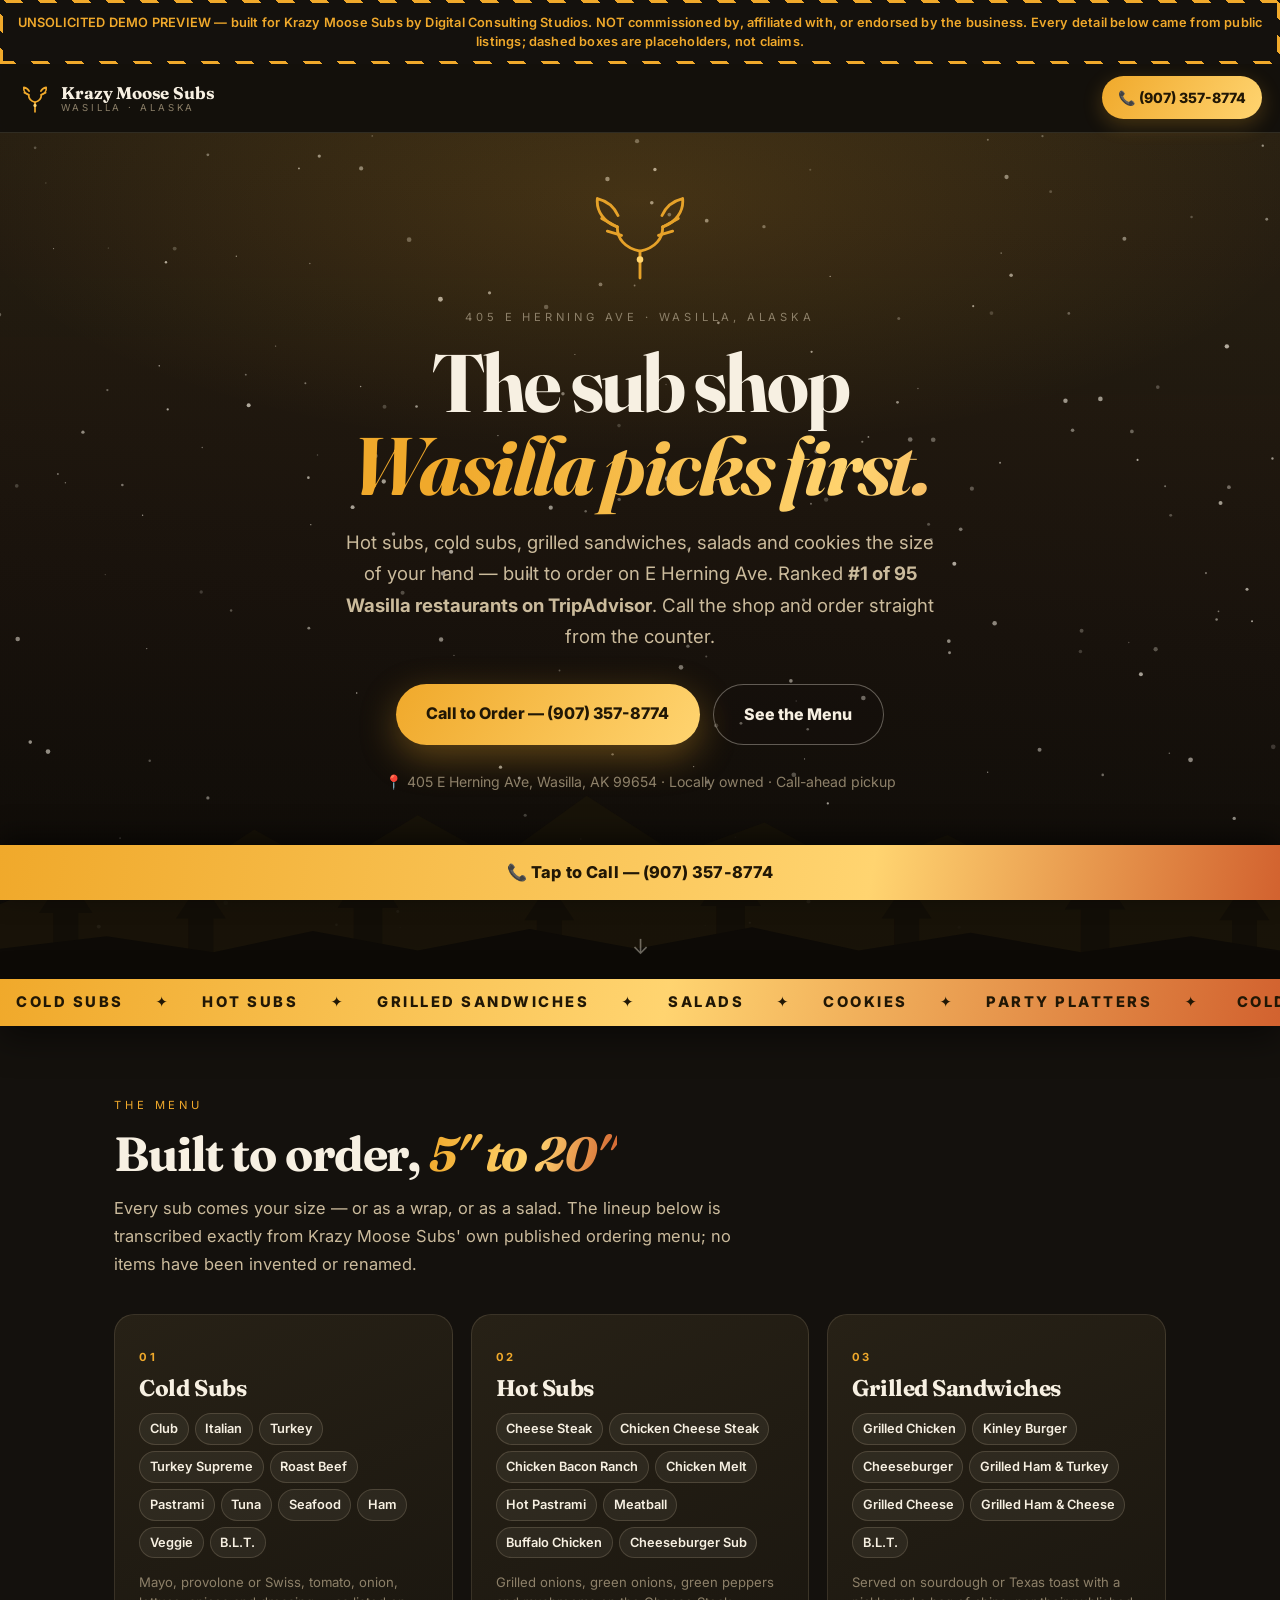
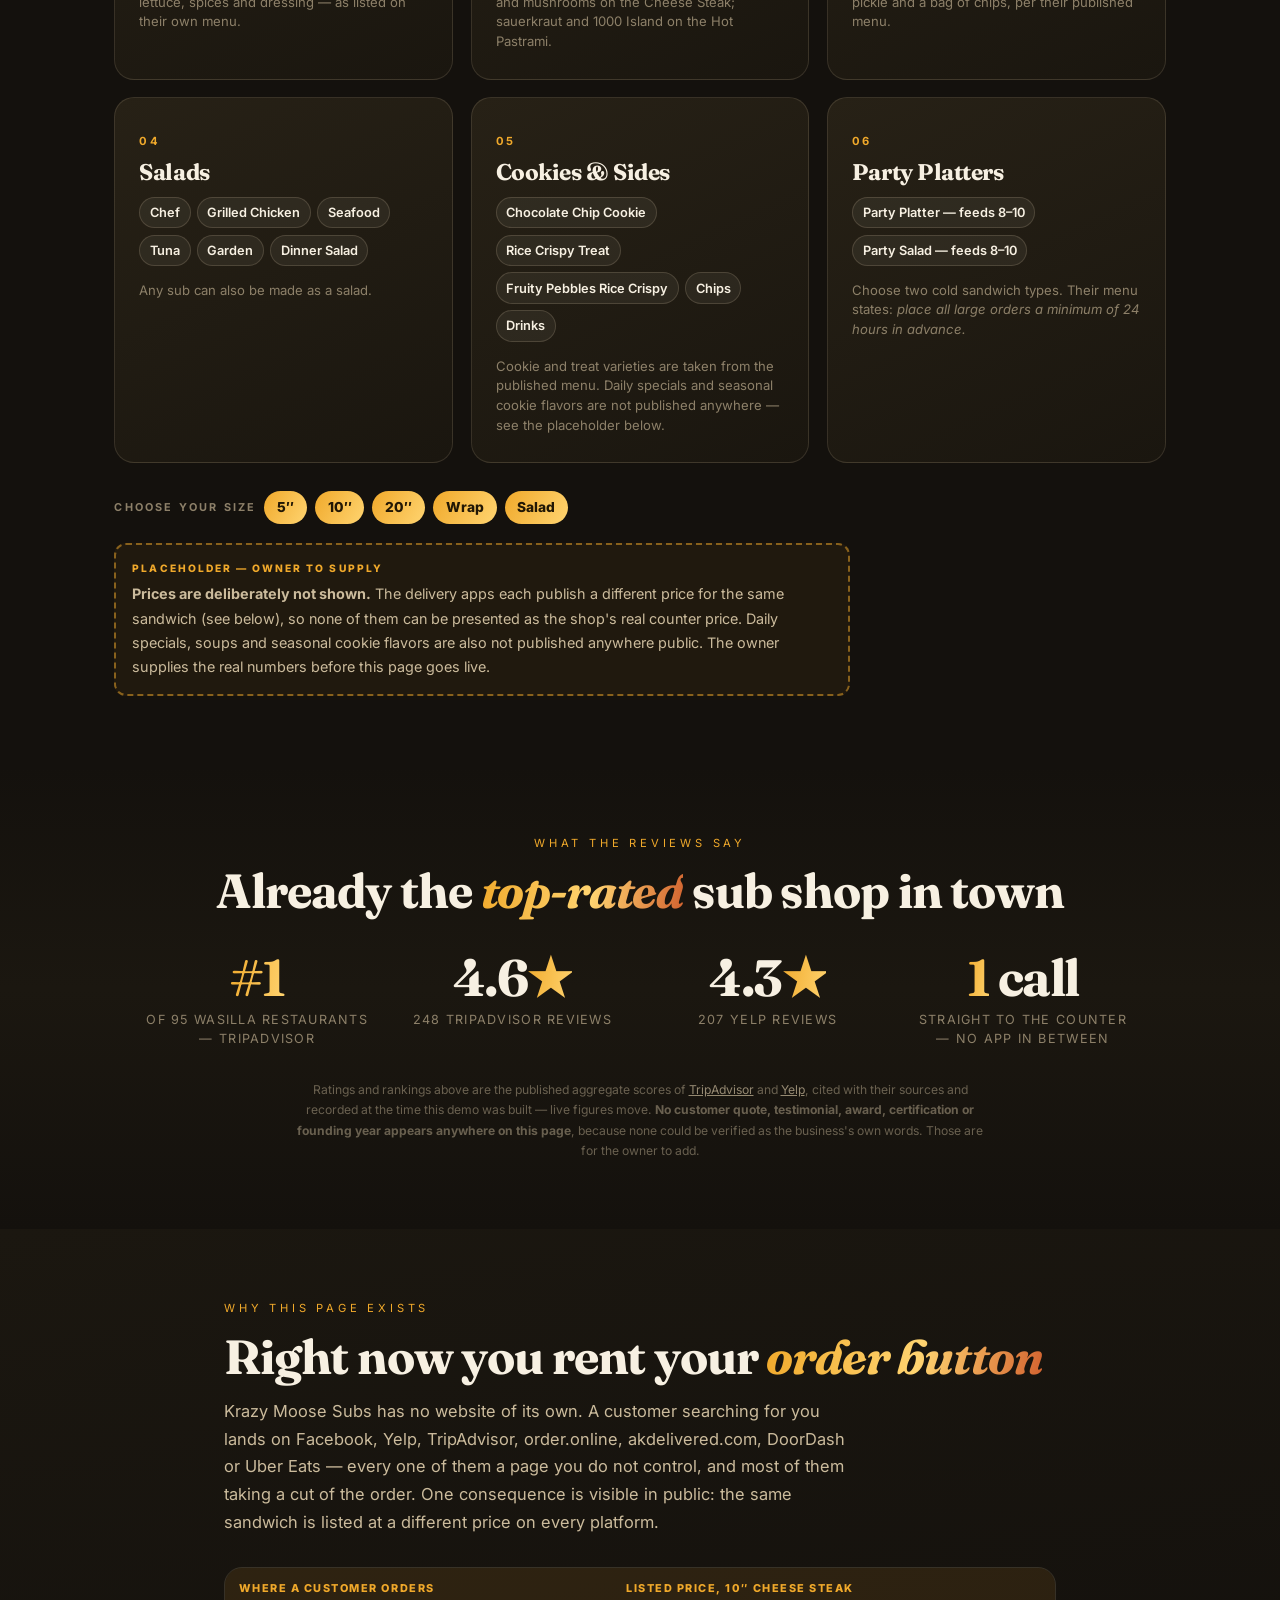
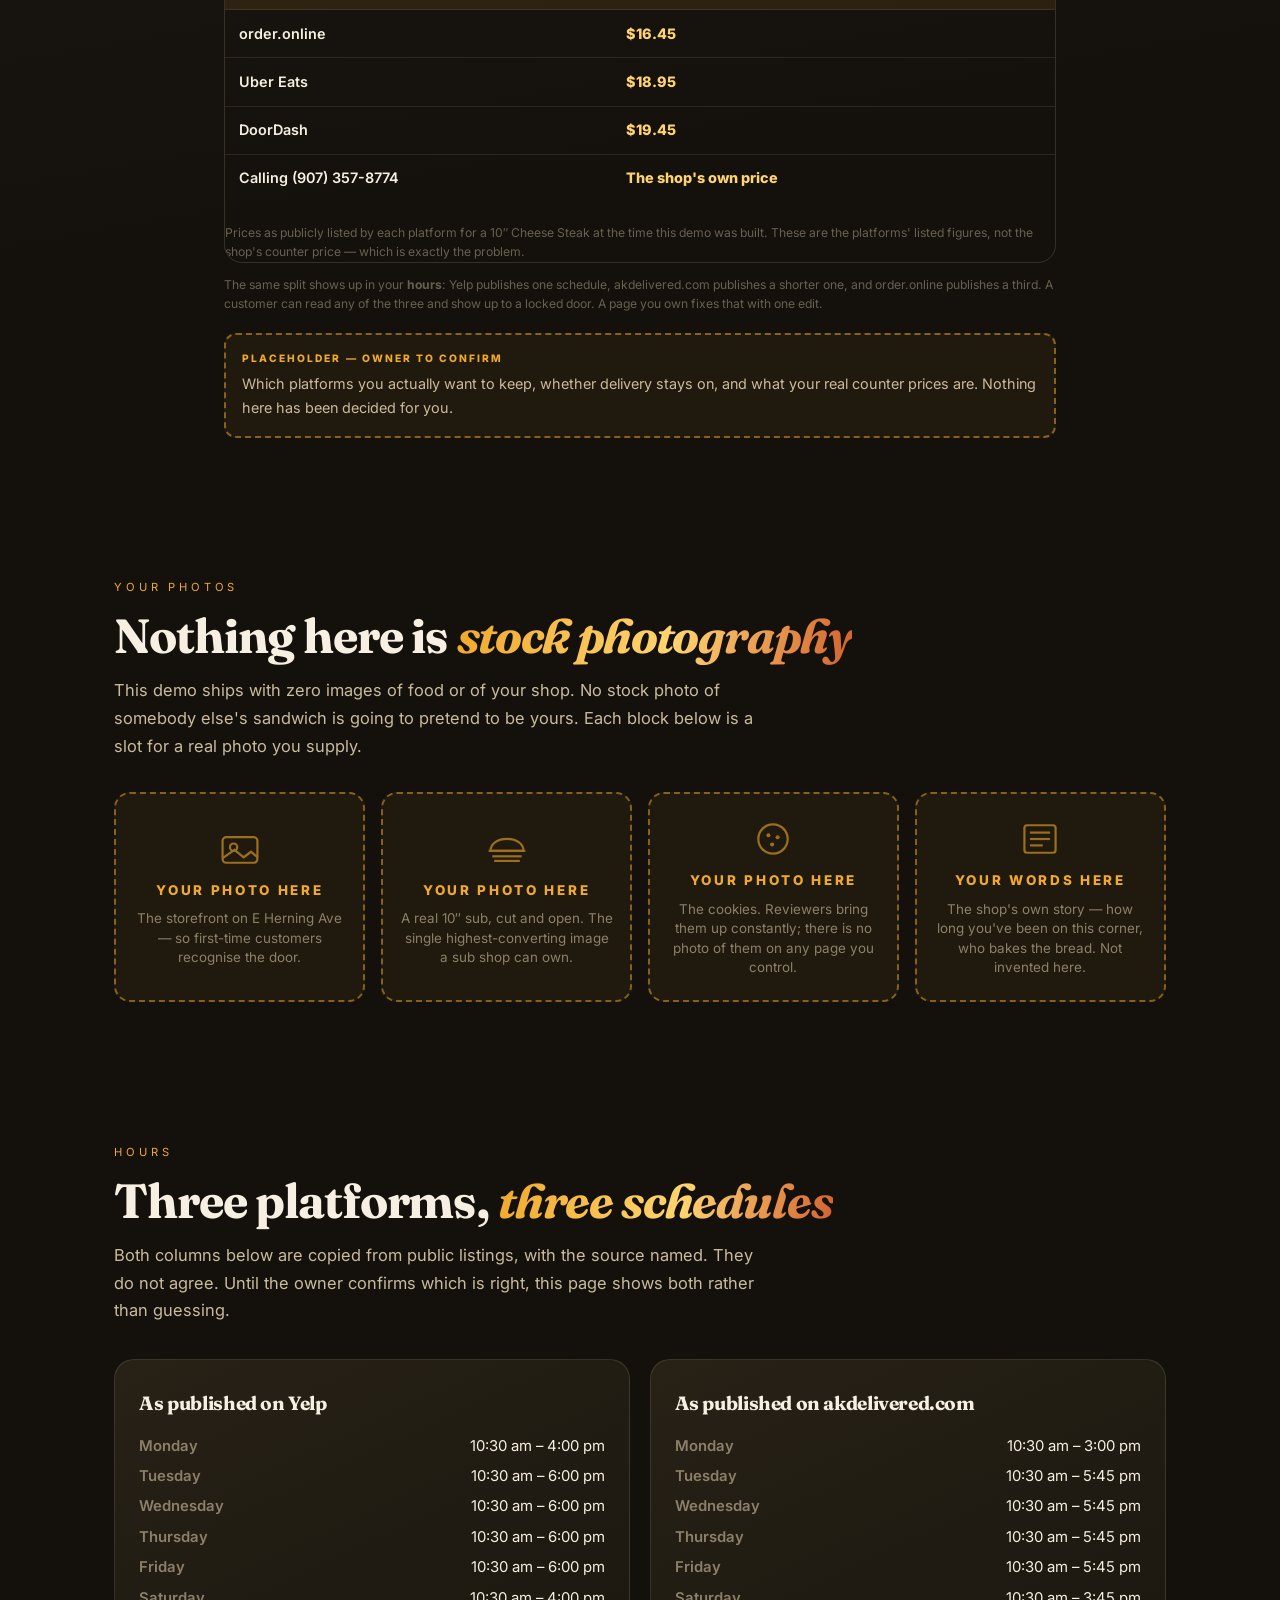
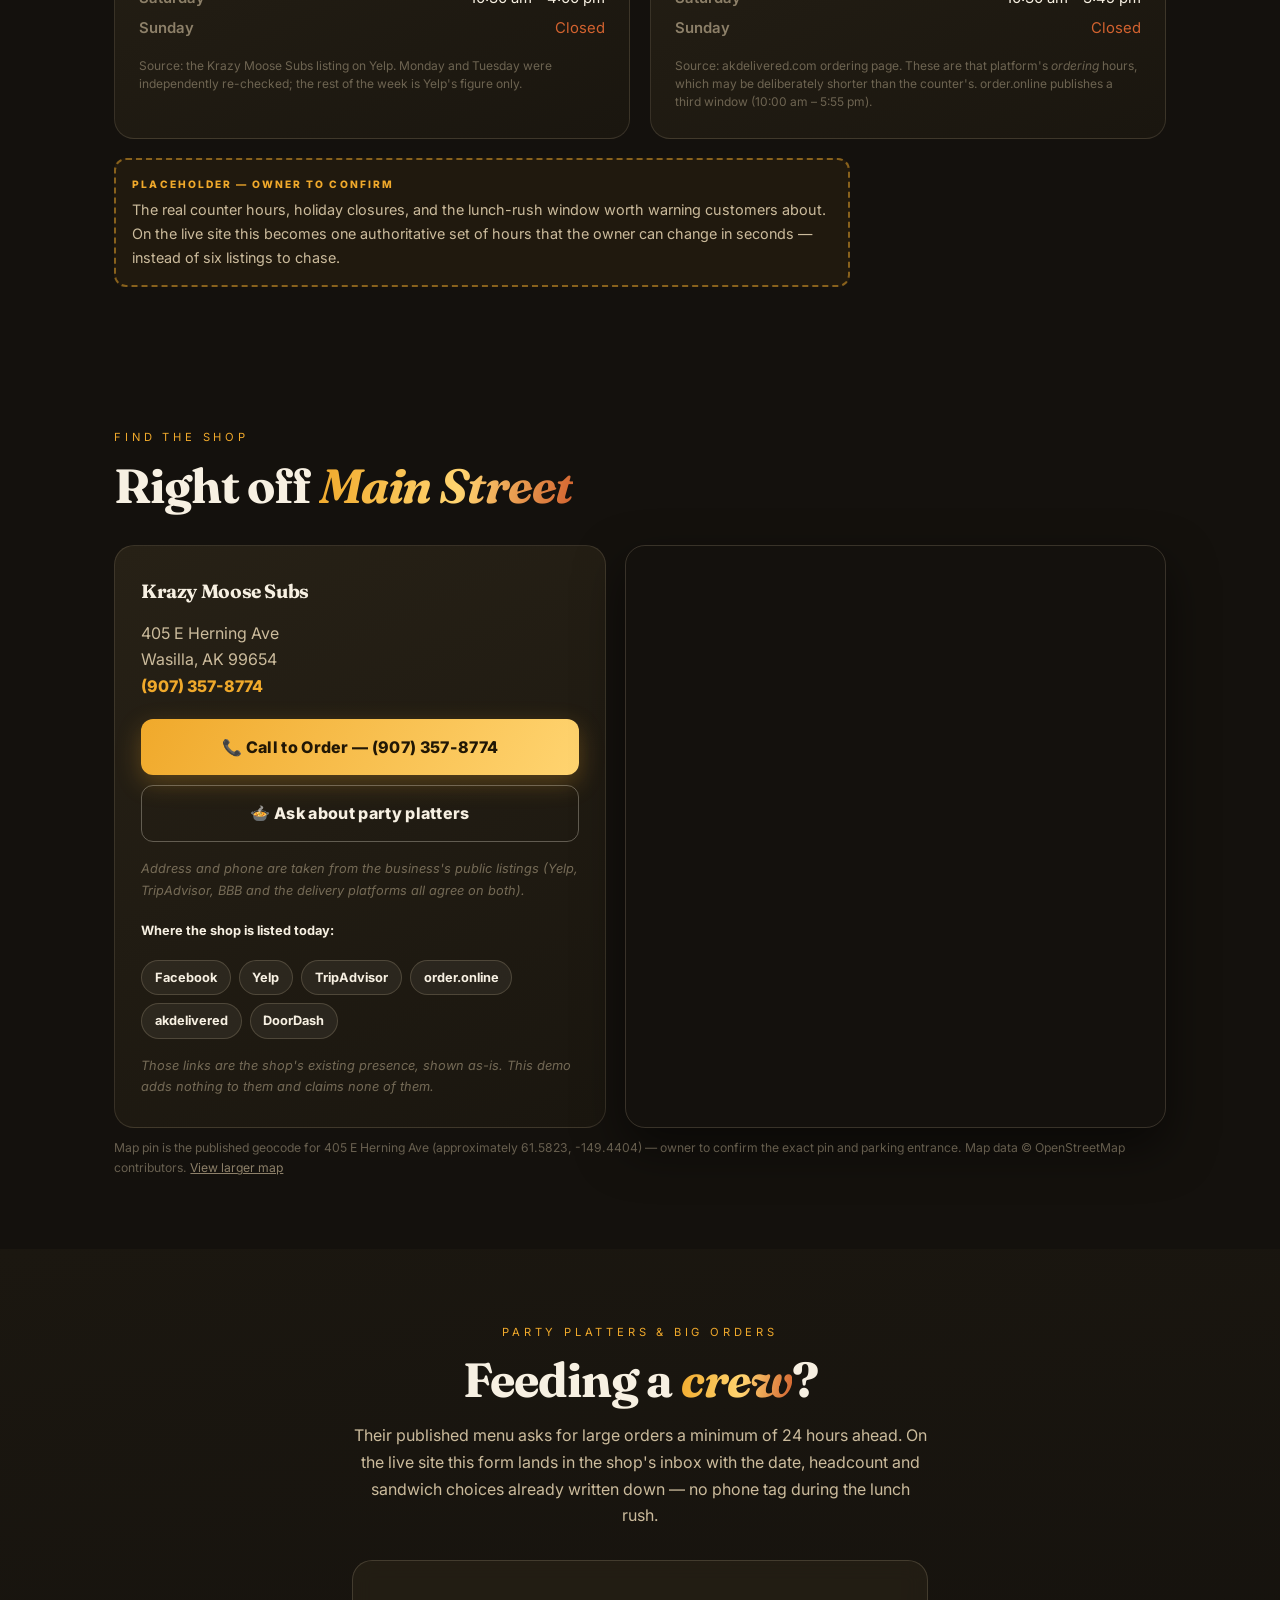
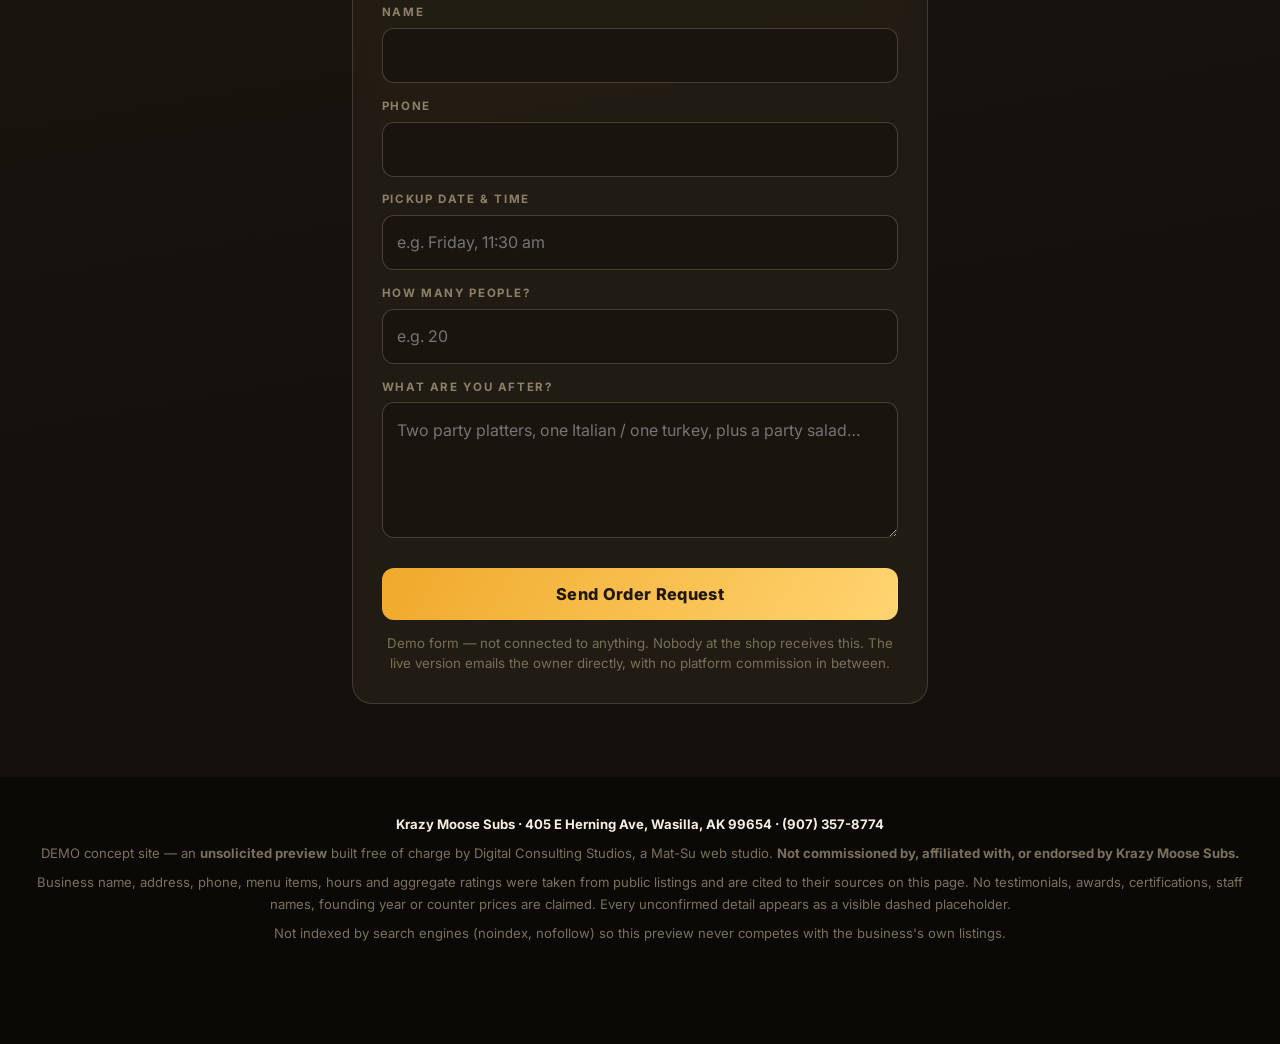
==== index.html @ 297dc591 "Demo concept site for Krazy Moose Subs (Wasilla, AK) — unsolicited preview by Digital Consulting Stu" ====
<!DOCTYPE html>
<html lang="en">
<head>
<meta charset="UTF-8">
<meta name="viewport" content="width=device-width, initial-scale=1.0">
<meta name="robots" content="noindex,nofollow"><!-- DEMO: keep noindex until commissioned -->
<title>Krazy Moose Subs — Wasilla, Alaska | DEMO PREVIEW</title>
<meta name="description" content="DEMO website concept for Krazy Moose Subs, 405 E Herning Ave, Wasilla Alaska — hot and cold subs, grilled sandwiches, salads, cookies and party platters. Call (907) 357-8774.">
<meta name="theme-color" content="#14110d">
<link rel="preconnect" href="https://fonts.googleapis.com">
<link rel="preconnect" href="https://fonts.gstatic.com" crossorigin>
<link href="https://fonts.googleapis.com/css2?family=Fraunces:opsz,wght@9..144,400;9..144,600;9..144,700&family=Inter:wght@400;500;600;700;800&display=swap" rel="stylesheet">
<style>
:root{
  --char:#14110d; --char2:#1d1812; --panel:#272116; --panel2:#1a160f;
  --amber:#f0a92b; --amber2:#ffd470; --moss:#8ab45f; --rust:#d2622f;
  --cream:#f7f0e2; --tan:#cbbb9c; --stone:#8d8069;
  --display:'Fraunces',Georgia,serif; --body:'Inter',system-ui,-apple-system,sans-serif;
}
*{margin:0;padding:0;box-sizing:border-box}
html{scroll-behavior:smooth;-webkit-text-size-adjust:100%}
@media (prefers-reduced-motion: reduce){html{scroll-behavior:auto}*{animation:none!important;transition:none!important}}
body{font-family:var(--body);color:var(--tan);background:var(--char);line-height:1.68;overflow-x:hidden;-webkit-font-smoothing:antialiased}
::selection{background:var(--amber);color:#211705}
img,svg{max-width:100%}
a{color:var(--amber2)}

/* ---------- demo banner ---------- */
.demo-banner{background:repeating-linear-gradient(45deg,var(--amber),var(--amber) 12px,#14110d 12px,#14110d 24px);padding:3px;position:relative;z-index:60}
.demo-banner p{background:#14110d;color:var(--amber);text-align:center;font-weight:600;font-size:.8rem;padding:.6rem .8rem;letter-spacing:.015em;line-height:1.5}

/* ---------- header ---------- */
header{position:sticky;top:0;z-index:50;display:flex;align-items:center;justify-content:space-between;gap:.75rem;padding:.8rem 1.1rem;background:rgba(20,17,13,.84);backdrop-filter:blur(16px) saturate(1.4);-webkit-backdrop-filter:blur(16px) saturate(1.4);border-bottom:1px solid rgba(203,187,156,.16)}
.brand{display:flex;align-items:center;gap:.6rem;min-width:0}
.brand svg{width:34px;height:34px;flex:none}
.brand .txt{font-family:var(--display);font-weight:700;font-size:1.06rem;color:var(--cream);line-height:1.15;letter-spacing:-.01em}
.brand .txt b{display:block;font-weight:400;font-size:.6rem;letter-spacing:.3em;text-transform:uppercase;color:var(--stone);font-family:var(--body)}
.call-top{background:linear-gradient(120deg,var(--amber),var(--amber2));color:#211705;font-weight:800;text-decoration:none;padding:.6rem 1rem;border-radius:999px;font-size:.88rem;white-space:nowrap;transition:transform .25s ease,box-shadow .25s ease;box-shadow:0 6px 20px rgba(240,169,43,.24)}
.call-top:hover,.call-top:focus{transform:translateY(-2px);box-shadow:0 12px 30px rgba(240,169,43,.42)}

/* ---------- hero ---------- */
.hero{position:relative;min-height:94vh;display:flex;flex-direction:column;justify-content:center;align-items:center;text-align:center;padding:3rem 1.15rem 11rem;isolation:isolate;overflow:hidden;
  background:linear-gradient(185deg,#1f1a11 0%,#15110c 55%,#0f0c08 100%)}
@supports (min-height:94svh){.hero{min-height:94svh}}
#snow{position:absolute;inset:0;width:100%;height:100%;z-index:-2;pointer-events:none}
.hero::after{content:"";position:absolute;inset:0;z-index:-1;pointer-events:none;
  background:radial-gradient(ellipse 85% 48% at 50% 8%,rgba(240,169,43,.15) 0%,rgba(20,17,13,0) 62%)}
.ridge{position:absolute;left:0;right:0;bottom:0;z-index:0;pointer-events:none;line-height:0}
.ridge svg{display:block;width:100%;height:auto}
.antler{width:clamp(96px,22vw,142px);margin:0 auto 1.1rem;opacity:0;animation:rise .9s .1s ease forwards}
.kicker{font-size:.7rem;letter-spacing:.34em;text-transform:uppercase;color:var(--stone);margin-bottom:.9rem;opacity:0;animation:rise .9s .22s ease forwards}
.hero h1{font-family:var(--display);font-weight:700;font-size:clamp(2.5rem,10vw,5.1rem);line-height:1.02;color:var(--cream);max-width:18ch;margin:0 auto;letter-spacing:-.028em;text-wrap:balance;opacity:0;animation:rise .9s .34s ease forwards;font-variation-settings:'opsz' 110}
.hero h1 .glow{background:linear-gradient(100deg,var(--amber) 8%,var(--amber2) 40%,var(--rust) 70%,var(--amber) 96%);background-size:220% 100%;-webkit-background-clip:text;background-clip:text;color:transparent;animation:shimmer 9s linear infinite;font-style:italic}
@keyframes shimmer{to{background-position:-220% 0}}
.hero .sub{max-width:38rem;margin:1.25rem auto 2rem;color:var(--tan);font-size:clamp(1rem,2.4vw,1.16rem);opacity:0;animation:rise .9s .46s ease forwards}
@keyframes rise{from{opacity:0;transform:translateY(26px)}to{opacity:1;transform:none}}
.cta-row{display:flex;gap:.8rem;justify-content:center;flex-wrap:wrap;opacity:0;animation:rise .9s .58s ease forwards;position:relative;z-index:2}
.cta{display:inline-block;font-weight:800;font-size:1rem;text-decoration:none;padding:1rem 1.9rem;border-radius:999px;transition:transform .25s ease,box-shadow .25s ease,border-color .25s ease,color .25s ease;will-change:transform}
.cta.primary{background:linear-gradient(120deg,var(--amber),var(--amber2));color:#211705;box-shadow:0 12px 36px rgba(240,169,43,.34)}
.cta.primary:hover,.cta.primary:focus{transform:translateY(-3px) scale(1.02);box-shadow:0 18px 48px rgba(240,169,43,.5)}
.cta.ghost{color:var(--cream);border:1.5px solid rgba(247,240,226,.34);background:rgba(20,17,13,.35);backdrop-filter:blur(6px)}
.cta.ghost:hover,.cta.ghost:focus{transform:translateY(-3px);border-color:var(--amber);color:var(--amber)}
.hero .pin{margin-top:1.6rem;font-size:.88rem;color:var(--stone);position:relative;z-index:2;opacity:0;animation:rise .9s .7s ease forwards}
.scroll-hint{position:absolute;bottom:.9rem;left:50%;transform:translateX(-50%);color:rgba(247,240,226,.4);font-size:1.3rem;animation:bob 2.2s ease-in-out infinite;z-index:3}
@keyframes bob{0%,100%{transform:translate(-50%,0)}50%{transform:translate(-50%,9px)}}

/* ---------- marquee ---------- */
.marquee{background:linear-gradient(100deg,var(--amber),var(--amber2) 52%,var(--rust));color:#211705;overflow:hidden;white-space:nowrap;padding:.7rem 0;font-weight:800;font-size:.92rem;letter-spacing:.17em;text-transform:uppercase;position:relative;z-index:5;box-shadow:0 12px 34px rgba(0,0,0,.5)}
.marquee-track{display:inline-block;animation:marquee 32s linear infinite}
@media (prefers-reduced-motion: reduce){.marquee-track{animation:none}}
.marquee span{margin:0 1rem}
@keyframes marquee{to{transform:translateX(-50%)}}

/* ---------- sections ---------- */
section{padding:4.4rem 1.15rem;max-width:68rem;margin:0 auto;position:relative}
.sec-kicker{font-size:.7rem;letter-spacing:.34em;text-transform:uppercase;color:var(--amber);margin-bottom:.8rem}
h2{font-family:var(--display);font-weight:700;font-size:clamp(1.95rem,5.6vw,3rem);color:var(--cream);line-height:1.07;margin-bottom:1rem;letter-spacing:-.024em;text-wrap:balance}
h2 em{font-style:italic;background:linear-gradient(100deg,var(--amber),var(--amber2) 55%,var(--rust));-webkit-background-clip:text;background-clip:text;color:transparent}
.lede{max-width:40rem;font-size:1.03rem}

/* ---------- placeholder blocks ---------- */
.ph-box{margin-top:1.2rem;border:2px dashed rgba(240,169,43,.5);background:rgba(240,169,43,.055);border-radius:12px;padding:.95rem 1rem}
.ph-box .lbl{font-size:.64rem;letter-spacing:.2em;text-transform:uppercase;color:var(--amber);font-weight:800;display:block;margin-bottom:.3rem}
.ph-box p{font-size:.9rem;color:var(--tan);margin:0}
.photo-grid{display:grid;grid-template-columns:repeat(auto-fit,minmax(220px,1fr));gap:1rem;margin-top:2rem}
.photo-ph{border:2px dashed rgba(240,169,43,.5);background:rgba(240,169,43,.05);border-radius:16px;min-height:210px;display:flex;flex-direction:column;align-items:center;justify-content:center;text-align:center;padding:1.4rem 1rem;gap:.5rem}
.photo-ph .big{font-family:var(--body);font-weight:800;font-size:.84rem;letter-spacing:.2em;text-transform:uppercase;color:var(--amber)}
.photo-ph .cap{font-size:.84rem;color:var(--stone);line-height:1.45}
.photo-ph svg{width:44px;height:44px;opacity:.6}

/* ---------- menu ---------- */
.menu-grid{display:grid;grid-template-columns:repeat(auto-fit,minmax(265px,1fr));gap:1.1rem;margin-top:2.2rem}
.mcard{position:relative;border-radius:20px;padding:1.7rem 1.5rem;background:linear-gradient(155deg,var(--panel) 0%,var(--panel2) 100%);border:1px solid rgba(203,187,156,.16);overflow:hidden;transition:transform .4s cubic-bezier(.2,.7,.3,1),border-color .4s ease,box-shadow .4s ease}
.mcard::after{content:"";position:absolute;inset:0;border-radius:20px;pointer-events:none;background:radial-gradient(400px circle at var(--mx,50%) var(--my,0%),rgba(240,169,43,.1),transparent 60%);opacity:0;transition:opacity .4s ease}
.mcard:hover{transform:translateY(-6px);border-color:rgba(240,169,43,.46);box-shadow:0 24px 54px rgba(0,0,0,.55)}
.mcard:hover::after{opacity:1}
.mcard .num{font-size:.7rem;color:var(--amber);letter-spacing:.2em;text-transform:uppercase;font-weight:700}
.mcard h3{font-family:var(--display);font-weight:700;font-size:1.42rem;color:var(--cream);margin:.45rem 0 .7rem;letter-spacing:-.02em;line-height:1.14}
.mcard ul{list-style:none;display:flex;flex-wrap:wrap;gap:.38rem}
.mcard li{font-size:.8rem;font-weight:600;color:var(--cream);background:rgba(247,240,226,.06);border:1px solid rgba(203,187,156,.2);padding:.26rem .6rem;border-radius:999px}
.mcard .note{font-size:.82rem;color:var(--stone);margin-top:.9rem;line-height:1.5}
.sizes{display:flex;flex-wrap:wrap;gap:.5rem;margin-top:1.7rem;align-items:center}
.sizes .lbl{font-size:.68rem;letter-spacing:.2em;text-transform:uppercase;color:var(--stone);font-weight:700}
.size{font-size:.86rem;font-weight:800;color:#211705;background:linear-gradient(120deg,var(--amber),var(--amber2));padding:.32rem .8rem;border-radius:999px}

/* ---------- trust band ---------- */
.trust{max-width:none;padding:4.2rem 1.15rem;text-align:center;background:linear-gradient(180deg,var(--char),#1b1710 48%,var(--char))}
.trust-wrap{max-width:62rem;margin:2.2rem auto 0;display:grid;grid-template-columns:repeat(auto-fit,minmax(168px,1fr));gap:1.8rem}
.trust-item .big{font-family:var(--display);font-weight:700;font-size:clamp(2.1rem,5.6vw,3.2rem);color:var(--cream);line-height:1;letter-spacing:-.03em}
.trust-item .big .accent{background:linear-gradient(100deg,var(--amber),var(--amber2));-webkit-background-clip:text;background-clip:text;color:transparent}
.trust-item p{color:var(--stone);font-size:.79rem;margin-top:.5rem;letter-spacing:.1em;text-transform:uppercase;line-height:1.45}
.trust-src{font-size:.76rem;color:rgba(203,187,156,.46);margin:2rem auto 0;max-width:44rem}
.trust-src a{color:rgba(203,187,156,.7)}

/* ---------- own-it / pitch ---------- */
.own{max-width:none;background:linear-gradient(170deg,#1b1710 0%,var(--char) 62%);padding:4.4rem 1.15rem}
.own-in{max-width:52rem;margin:0 auto}
.cmp{margin-top:1.9rem;border-radius:18px;overflow:hidden;border:1px solid rgba(203,187,156,.18)}
.cmp table{width:100%;border-collapse:collapse;font-size:.9rem}
.cmp th,.cmp td{padding:.72rem .85rem;text-align:left;border-bottom:1px solid rgba(203,187,156,.12)}
.cmp th{background:rgba(240,169,43,.1);color:var(--amber);font-size:.68rem;letter-spacing:.14em;text-transform:uppercase;font-weight:800}
.cmp td:first-child{color:var(--cream);font-weight:600}
.cmp tr:last-child td{border-bottom:none}
.cmp .hi{color:var(--amber2);font-weight:800}
.src-note{font-size:.76rem;color:rgba(203,187,156,.46);margin-top:.8rem;line-height:1.55}

/* ---------- hours ---------- */
.hours-grid{display:grid;grid-template-columns:1fr 1fr;gap:1.2rem;margin-top:2.1rem}
.hcard{border-radius:20px;padding:1.7rem 1.5rem;background:linear-gradient(155deg,var(--panel),var(--panel2));border:1px solid rgba(203,187,156,.16)}
.hcard h3{font-family:var(--display);color:var(--cream);font-size:1.2rem;margin-bottom:.9rem;letter-spacing:-.02em;font-weight:700}
.hcard dl{display:grid;grid-template-columns:auto 1fr;gap:.34rem .9rem;font-size:.93rem}
.hcard dt{color:var(--stone);font-weight:600}
.hcard dd{color:var(--cream);text-align:right}
.hcard dd.closed{color:var(--rust)}
.hcard .srcline{font-size:.75rem;color:rgba(203,187,156,.46);margin-top:1rem;line-height:1.5}

/* ---------- find ---------- */
.find-grid{display:grid;grid-template-columns:1fr 1.1fr;gap:1.2rem;margin-top:2.1rem;align-items:stretch}
.find-card{border-radius:20px;padding:1.8rem 1.6rem;background:linear-gradient(155deg,var(--panel),var(--panel2));border:1px solid rgba(203,187,156,.16)}
.find-card h3{font-family:var(--display);color:var(--cream);font-size:1.2rem;margin-bottom:.8rem;letter-spacing:-.02em;font-weight:700}
.find-card .addr{font-size:1rem;color:var(--tan)}
.find-card .addr a{color:var(--amber);text-decoration:none;font-weight:800}
.find-card .addr a:hover{text-decoration:underline}
.order-links{display:flex;flex-direction:column;gap:.6rem;margin-top:1.2rem}
.order-links a{display:block;text-align:center;padding:.9rem;border-radius:12px;font-weight:800;text-decoration:none;transition:transform .25s ease,box-shadow .25s ease;letter-spacing:.02em}
.order-links a:hover{transform:translateY(-2px)}
.order-links .call{background:linear-gradient(120deg,var(--amber),var(--amber2));color:#211705;box-shadow:0 8px 24px rgba(240,169,43,.28)}
.order-links .alt{border:1.5px solid rgba(247,240,226,.3);color:var(--cream)}
.order-links .alt:hover{border-color:var(--amber2);color:var(--amber2)}
.find-card .note{font-size:.8rem;color:rgba(203,187,156,.5);margin-top:1rem;font-style:italic}
.map-wrap{border-radius:20px;overflow:hidden;border:1px solid rgba(203,187,156,.2);min-height:360px;box-shadow:0 20px 48px rgba(0,0,0,.5)}
.map-wrap iframe{display:block;width:100%;height:100%;min-height:360px;border:0;filter:saturate(.72) contrast(1.05) brightness(.9)}
.map-note{font-size:.76rem;color:rgba(203,187,156,.46);margin-top:.65rem}
.listing-chips{display:flex;flex-wrap:wrap;gap:.5rem;margin-top:1.1rem}
.listing-chips a{font-size:.8rem;font-weight:700;color:var(--cream);background:rgba(247,240,226,.06);border:1px solid rgba(203,187,156,.22);padding:.38rem .8rem;border-radius:999px;text-decoration:none;transition:border-color .25s ease,color .25s ease}
.listing-chips a:hover{border-color:var(--amber);color:var(--amber)}

/* ---------- catering form ---------- */
.book{max-width:none;background:linear-gradient(170deg,#1b1710 0%,var(--char) 62%);padding:4.6rem 1.15rem}
.book-in{max-width:36rem;margin:0 auto;text-align:center}
.book-in form{text-align:left;margin-top:1.9rem;background:rgba(39,33,22,.74);border:1px solid rgba(203,187,156,.2);border-radius:20px;padding:1.8rem;backdrop-filter:blur(10px)}
.book-in label{display:block;font-weight:700;margin:.85rem 0 .35rem;font-size:.72rem;color:var(--stone);text-transform:uppercase;letter-spacing:.14em}
.book-in input,.book-in textarea{width:100%;padding:.82rem .9rem;border:1px solid rgba(203,187,156,.26);border-radius:12px;font:inherit;background:rgba(20,17,13,.6);color:var(--cream);transition:border-color .25s ease,box-shadow .25s ease}
.book-in input:focus,.book-in textarea:focus{outline:none;border-color:var(--amber);box-shadow:0 0 0 3px rgba(240,169,43,.16)}
.book-in button{margin-top:1.4rem;width:100%;background:linear-gradient(120deg,var(--amber),var(--amber2));color:#211705;font-weight:800;font-size:1.02rem;border:none;padding:1rem;border-radius:12px;cursor:pointer;transition:transform .25s ease,box-shadow .25s ease;letter-spacing:.02em;font-family:var(--body)}
.book-in button:hover{transform:translateY(-2px);box-shadow:0 14px 34px rgba(240,169,43,.4)}
.book-in small{display:block;margin-top:.85rem;color:rgba(203,187,156,.52);text-align:center;line-height:1.5}

footer{background:#0b0906;color:rgba(203,187,156,.58);text-align:center;padding:2.2rem 1.1rem 6.2rem;font-size:.82rem}
footer p+p{margin-top:.45rem}
footer .nap{color:var(--cream);font-weight:700}
.sticky-call{position:fixed;bottom:0;left:0;right:0;background:linear-gradient(100deg,var(--amber),var(--amber2) 68%,var(--rust));text-align:center;padding:.85rem;z-index:55;box-shadow:0 -8px 28px rgba(0,0,0,.6)}
.sticky-call a{color:#211705;font-weight:800;text-decoration:none;font-size:1.02rem;letter-spacing:.01em}

.reveal{opacity:0;transform:translateY(30px);transition:opacity .85s ease,transform .85s ease}
.reveal.in{opacity:1;transform:none}
.reveal.d1{transition-delay:.12s}.reveal.d2{transition-delay:.24s}.reveal.d3{transition-delay:.36s}

@media (max-width:820px){
  .hours-grid{grid-template-columns:1fr}
  .find-grid{grid-template-columns:1fr}
}
@media (max-width:560px){
  section{padding:3.2rem 1.05rem}
  .trust,.own,.book{padding:3.2rem 1.05rem}
  .brand .txt{font-size:.95rem}
  .call-top{padding:.55rem .8rem;font-size:.78rem}
  .cta{width:100%;max-width:21rem}
  .mcard{padding:1.5rem 1.25rem}
  .cmp table{font-size:.82rem}
  .cmp th,.cmp td{padding:.6rem .55rem}
}

/* ---- reduced-motion safety net ----
   The entrance animations start at opacity:0. When animations are disabled for
   prefers-reduced-motion users, that content would never fade in and the hero
   would render blank (no headline, no CTA, no phone number). Force the end
   state instead. Must stay LAST in this sheet. */
@media (prefers-reduced-motion: reduce){
  .antler,.kicker,.hero h1,.hero .sub,.cta-row,.hero .pin,
  .reveal,.reveal.d1,.reveal.d2,.reveal.d3{
    opacity:1!important;transform:none!important;animation:none!important
  }
  .hero h1 .glow,h2 em{background-position:0 0!important}
  .scroll-hint{display:none}
}
</style>
</head>
<body>

<div class="demo-banner"><p>UNSOLICITED DEMO PREVIEW — built for Krazy Moose Subs by Digital Consulting Studios. NOT commissioned by, affiliated with, or endorsed by the business. Every detail below came from public listings; dashed boxes are placeholders, not claims.</p></div>

<header>
  <div class="brand">
    <svg viewBox="0 0 64 64" aria-hidden="true">
      <g fill="none" stroke="#f0a92b" stroke-width="3.2" stroke-linecap="round" stroke-linejoin="round">
        <path d="M32 58 V40"/>
        <path d="M32 40 C24 38 20 32 20 26"/>
        <path d="M32 40 C40 38 44 32 44 26"/>
        <path d="M20 26 C14 24 10 18 11 12 C16 13 19 15 21 19"/>
        <path d="M44 26 C50 24 54 18 53 12 C48 13 45 15 43 19"/>
        <path d="M20 26 L12 22"/><path d="M44 26 L52 22"/>
      </g>
      <circle cx="32" cy="46" r="3" fill="#ffd470"/>
    </svg>
    <div class="txt">Krazy Moose Subs<b>Wasilla · Alaska</b></div>
  </div>
  <a class="call-top" href="tel:+19073578774">&#128222; (907) 357-8774</a>
</header>

<div class="hero">
  <canvas id="snow" aria-hidden="true"></canvas>

  <div class="antler" aria-hidden="true">
    <svg viewBox="0 0 200 130">
      <g fill="none" stroke="#f0a92b" stroke-width="4" stroke-linecap="round" stroke-linejoin="round" opacity=".95">
        <path d="M100 124 V86"/>
        <path d="M100 86 C78 82 68 68 68 52"/>
        <path d="M100 86 C122 82 132 68 132 52"/>
        <path d="M68 52 C50 46 38 30 40 12 C56 16 64 24 69 36"/>
        <path d="M132 52 C150 46 162 30 160 12 C144 16 136 24 131 36"/>
        <path d="M68 52 L46 40"/><path d="M132 52 L154 40"/>
        <path d="M74 64 L54 58"/><path d="M126 64 L146 58"/>
      </g>
      <circle cx="100" cy="98" r="4.6" fill="#ffd470"/>
    </svg>
  </div>

  <p class="kicker">405 E Herning Ave · Wasilla, Alaska</p>
  <h1>The sub shop <span class="glow">Wasilla picks first.</span></h1>
  <p class="sub">Hot subs, cold subs, grilled sandwiches, salads and cookies the size of your hand &mdash; built to order on E Herning Ave. Ranked <strong>#1 of 95 Wasilla restaurants on TripAdvisor</strong>. Call the shop and order straight from the counter.</p>
  <div class="cta-row">
    <a class="cta primary" data-magnet href="tel:+19073578774">Call to Order &mdash; (907) 357-8774</a>
    <a class="cta ghost" data-magnet href="#menu">See the Menu</a>
  </div>
  <p class="pin">&#128205; 405 E Herning Ave, Wasilla, AK 99654 &middot; Locally owned &middot; Call-ahead pickup</p>

  <div class="ridge" aria-hidden="true">
    <svg viewBox="0 0 1440 280" preserveAspectRatio="none">
      <path d="M0 196 L108 150 L186 178 L286 112 L368 158 L470 96 L560 146 L660 74 L762 140 L860 104 L960 158 L1066 118 L1158 166 L1262 128 L1358 172 L1440 146 L1440 280 L0 280 Z" fill="#191409" opacity=".92"/>
      <g fill="#120e07">
        <path d="M60 280 L60 206 L44 206 L74 160 L104 206 L88 206 L88 280 Z"/>
        <path d="M212 280 L212 212 L198 212 L226 170 L254 212 L240 212 L240 280 Z"/>
        <path d="M398 280 L398 200 L380 200 L414 148 L448 200 L430 200 L430 280 Z"/>
        <path d="M604 280 L604 214 L590 214 L618 172 L646 214 L632 214 L632 280 Z"/>
        <path d="M806 280 L806 198 L788 198 L822 146 L856 198 L838 198 L838 280 Z"/>
        <path d="M1006 280 L1006 212 L992 212 L1020 170 L1048 212 L1034 212 L1034 280 Z"/>
        <path d="M1216 280 L1216 202 L1198 202 L1232 150 L1266 202 L1248 202 L1248 280 Z"/>
        <path d="M1386 280 L1386 214 L1372 214 L1400 172 L1428 214 L1414 214 L1414 280 Z"/>
      </g>
      <path d="M0 246 L120 232 L240 250 L352 226 L470 248 L596 224 L716 246 L846 222 L966 248 L1092 228 L1216 250 L1340 232 L1440 248 L1440 280 L0 280 Z" fill="#0d0a06"/>
    </svg>
  </div>
  <div class="scroll-hint" aria-hidden="true">&#8595;</div>
</div>

<div class="marquee" aria-hidden="true"><div class="marquee-track" id="mtrack">
  <span>Cold Subs</span><span>&#10022;</span><span>Hot Subs</span><span>&#10022;</span><span>Grilled Sandwiches</span><span>&#10022;</span><span>Salads</span><span>&#10022;</span><span>Cookies</span><span>&#10022;</span><span>Party Platters</span><span>&#10022;</span>
</div></div>

<section id="menu">
  <p class="sec-kicker reveal">The Menu</p>
  <h2 class="reveal">Built to order, <em>5&Prime; to 20&Prime;</em></h2>
  <p class="lede reveal">Every sub comes your size &mdash; or as a wrap, or as a salad. The lineup below is transcribed exactly from Krazy Moose Subs' own published ordering menu; no items have been invented or renamed.</p>

  <div class="menu-grid">
    <div class="mcard reveal">
      <span class="num">01</span>
      <h3>Cold Subs</h3>
      <ul>
        <li>Club</li><li>Italian</li><li>Turkey</li><li>Turkey Supreme</li><li>Roast Beef</li>
        <li>Pastrami</li><li>Tuna</li><li>Seafood</li><li>Ham</li><li>Veggie</li><li>B.L.T.</li>
      </ul>
      <p class="note">Mayo, provolone or Swiss, tomato, onion, lettuce, spices and dressing &mdash; as listed on their own menu.</p>
    </div>

    <div class="mcard reveal d1">
      <span class="num">02</span>
      <h3>Hot Subs</h3>
      <ul>
        <li>Cheese Steak</li><li>Chicken Cheese Steak</li><li>Chicken Bacon Ranch</li><li>Chicken Melt</li>
        <li>Hot Pastrami</li><li>Meatball</li><li>Buffalo Chicken</li><li>Cheeseburger Sub</li>
      </ul>
      <p class="note">Grilled onions, green onions, green peppers and mushrooms on the Cheese Steak; sauerkraut and 1000 Island on the Hot Pastrami.</p>
    </div>

    <div class="mcard reveal d2">
      <span class="num">03</span>
      <h3>Grilled Sandwiches</h3>
      <ul>
        <li>Grilled Chicken</li><li>Kinley Burger</li><li>Cheeseburger</li><li>Grilled Ham &amp; Turkey</li>
        <li>Grilled Cheese</li><li>Grilled Ham &amp; Cheese</li><li>B.L.T.</li>
      </ul>
      <p class="note">Served on sourdough or Texas toast with a pickle and a bag of chips, per their published menu.</p>
    </div>

    <div class="mcard reveal">
      <span class="num">04</span>
      <h3>Salads</h3>
      <ul>
        <li>Chef</li><li>Grilled Chicken</li><li>Seafood</li><li>Tuna</li><li>Garden</li><li>Dinner Salad</li>
      </ul>
      <p class="note">Any sub can also be made as a salad.</p>
    </div>

    <div class="mcard reveal d1">
      <span class="num">05</span>
      <h3>Cookies &amp; Sides</h3>
      <ul>
        <li>Chocolate Chip Cookie</li><li>Rice Crispy Treat</li><li>Fruity Pebbles Rice Crispy</li><li>Chips</li><li>Drinks</li>
      </ul>
      <p class="note">Cookie and treat varieties are taken from the published menu. Daily specials and seasonal cookie flavors are not published anywhere &mdash; see the placeholder below.</p>
    </div>

    <div class="mcard reveal d2">
      <span class="num">06</span>
      <h3>Party Platters</h3>
      <ul>
        <li>Party Platter &mdash; feeds 8&ndash;10</li><li>Party Salad &mdash; feeds 8&ndash;10</li>
      </ul>
      <p class="note">Choose two cold sandwich types. Their menu states: <em>place all large orders a minimum of 24 hours in advance.</em></p>
    </div>
  </div>

  <div class="sizes reveal">
    <span class="lbl">Choose your size</span>
    <span class="size">5&Prime;</span><span class="size">10&Prime;</span><span class="size">20&Prime;</span><span class="size">Wrap</span><span class="size">Salad</span>
  </div>

  <div class="ph-box reveal" style="max-width:46rem">
    <span class="lbl">Placeholder &mdash; owner to supply</span>
    <p><strong>Prices are deliberately not shown.</strong> The delivery apps each publish a different price for the same sandwich (see below), so none of them can be presented as the shop's real counter price. Daily specials, soups and seasonal cookie flavors are also not published anywhere public. The owner supplies the real numbers before this page goes live.</p>
  </div>
</section>

<div class="trust">
  <p class="sec-kicker reveal">What the reviews say</p>
  <h2 class="reveal">Already the <em>top-rated</em> sub shop in town</h2>
  <div class="trust-wrap">
    <div class="trust-item reveal"><div class="big"><span class="accent">#1</span></div><p>of 95 Wasilla restaurants &mdash; TripAdvisor</p></div>
    <div class="trust-item reveal d1"><div class="big">4.6<span class="accent">&#9733;</span></div><p>248 TripAdvisor reviews</p></div>
    <div class="trust-item reveal d2"><div class="big">4.3<span class="accent">&#9733;</span></div><p>207 Yelp reviews</p></div>
    <div class="trust-item reveal d3"><div class="big"><span class="accent">1</span> call</div><p>Straight to the counter &mdash; no app in between</p></div>
  </div>
  <p class="trust-src reveal">Ratings and rankings above are the published aggregate scores of <a href="https://www.tripadvisor.com/Restaurants-g31161-Wasilla_Alaska.html" target="_blank" rel="noopener">TripAdvisor</a> and <a href="https://www.yelp.com/biz/krazy-moose-subs-wasilla" target="_blank" rel="noopener">Yelp</a>, cited with their sources and recorded at the time this demo was built &mdash; live figures move. <strong>No customer quote, testimonial, award, certification or founding year appears anywhere on this page</strong>, because none could be verified as the business's own words. Those are for the owner to add.</p>
</div>

<div class="own">
  <div class="own-in">
    <p class="sec-kicker reveal">Why this page exists</p>
    <h2 class="reveal">Right now you rent your <em>order button</em></h2>
    <p class="lede reveal">Krazy Moose Subs has no website of its own. A customer searching for you lands on Facebook, Yelp, TripAdvisor, order.online, akdelivered.com, DoorDash or Uber Eats &mdash; every one of them a page you do not control, and most of them taking a cut of the order. One consequence is visible in public: the same sandwich is listed at a different price on every platform.</p>

    <div class="cmp reveal d1">
      <table>
        <caption class="src-note" style="text-align:left;caption-side:bottom;padding-top:.6rem">Prices as publicly listed by each platform for a 10&Prime; Cheese Steak at the time this demo was built. These are the platforms' listed figures, not the shop's counter price &mdash; which is exactly the problem.</caption>
        <thead><tr><th>Where a customer orders</th><th>Listed price, 10&Prime; Cheese Steak</th></tr></thead>
        <tbody>
          <tr><td>order.online</td><td class="hi">$16.45</td></tr>
          <tr><td>Uber Eats</td><td class="hi">$18.95</td></tr>
          <tr><td>DoorDash</td><td class="hi">$19.45</td></tr>
          <tr><td>Calling (907) 357-8774</td><td class="hi">The shop's own price</td></tr>
        </tbody>
      </table>
    </div>

    <p class="src-note reveal">The same split shows up in your <strong>hours</strong>: Yelp publishes one schedule, akdelivered.com publishes a shorter one, and order.online publishes a third. A customer can read any of the three and show up to a locked door. A page you own fixes that with one edit.</p>

    <div class="ph-box reveal">
      <span class="lbl">Placeholder &mdash; owner to confirm</span>
      <p>Which platforms you actually want to keep, whether delivery stays on, and what your real counter prices are. Nothing here has been decided for you.</p>
    </div>
  </div>
</div>

<section id="photos">
  <p class="sec-kicker reveal">Your photos</p>
  <h2 class="reveal">Nothing here is <em>stock photography</em></h2>
  <p class="lede reveal">This demo ships with zero images of food or of your shop. No stock photo of somebody else's sandwich is going to pretend to be yours. Each block below is a slot for a real photo you supply.</p>
  <div class="photo-grid">
    <div class="photo-ph reveal">
      <svg viewBox="0 0 48 48" fill="none" stroke="#f0a92b" stroke-width="2.4" aria-hidden="true"><rect x="5" y="11" width="38" height="28" rx="4"/><circle cx="17" cy="22" r="4"/><path d="M5 34 L18 25 L28 33 L36 27 L43 33"/></svg>
      <span class="big">Your photo here</span>
      <span class="cap">The storefront on E Herning Ave &mdash; so first-time customers recognise the door.</span>
    </div>
    <div class="photo-ph reveal d1">
      <svg viewBox="0 0 48 48" fill="none" stroke="#f0a92b" stroke-width="2.4" aria-hidden="true"><path d="M6 26 C6 18 14 13 24 13 C34 13 42 18 42 26 Z"/><path d="M4 26 H44"/><path d="M8 32 H40"/><path d="M10 37 H38"/></svg>
      <span class="big">Your photo here</span>
      <span class="cap">A real 10&Prime; sub, cut and open. The single highest-converting image a sub shop can own.</span>
    </div>
    <div class="photo-ph reveal d2">
      <svg viewBox="0 0 48 48" fill="none" stroke="#f0a92b" stroke-width="2.4" aria-hidden="true"><circle cx="24" cy="24" r="16"/><circle cx="19" cy="20" r="2.2" fill="#f0a92b" stroke="none"/><circle cx="29" cy="22" r="2.2" fill="#f0a92b" stroke="none"/><circle cx="23" cy="30" r="2.2" fill="#f0a92b" stroke="none"/></svg>
      <span class="big">Your photo here</span>
      <span class="cap">The cookies. Reviewers bring them up constantly; there is no photo of them on any page you control.</span>
    </div>
    <div class="photo-ph reveal">
      <svg viewBox="0 0 48 48" fill="none" stroke="#f0a92b" stroke-width="2.4" aria-hidden="true"><rect x="7" y="9" width="34" height="30" rx="3"/><path d="M13 17 H35"/><path d="M13 24 H35"/><path d="M13 31 H27"/></svg>
      <span class="big">Your words here</span>
      <span class="cap">The shop's own story &mdash; how long you've been on this corner, who bakes the bread. Not invented here.</span>
    </div>
  </div>
</section>

<section id="hours">
  <p class="sec-kicker reveal">Hours</p>
  <h2 class="reveal">Three platforms, <em>three schedules</em></h2>
  <p class="lede reveal">Both columns below are copied from public listings, with the source named. They do not agree. Until the owner confirms which is right, this page shows both rather than guessing.</p>
  <div class="hours-grid">
    <div class="hcard reveal">
      <h3>As published on Yelp</h3>
      <dl>
        <dt>Monday</dt><dd>10:30 am &ndash; 4:00 pm</dd>
        <dt>Tuesday</dt><dd>10:30 am &ndash; 6:00 pm</dd>
        <dt>Wednesday</dt><dd>10:30 am &ndash; 6:00 pm</dd>
        <dt>Thursday</dt><dd>10:30 am &ndash; 6:00 pm</dd>
        <dt>Friday</dt><dd>10:30 am &ndash; 6:00 pm</dd>
        <dt>Saturday</dt><dd>10:30 am &ndash; 4:00 pm</dd>
        <dt>Sunday</dt><dd class="closed">Closed</dd>
      </dl>
      <p class="srcline">Source: the Krazy Moose Subs listing on Yelp. Monday and Tuesday were independently re-checked; the rest of the week is Yelp's figure only.</p>
    </div>
    <div class="hcard reveal d1">
      <h3>As published on akdelivered.com</h3>
      <dl>
        <dt>Monday</dt><dd>10:30 am &ndash; 3:00 pm</dd>
        <dt>Tuesday</dt><dd>10:30 am &ndash; 5:45 pm</dd>
        <dt>Wednesday</dt><dd>10:30 am &ndash; 5:45 pm</dd>
        <dt>Thursday</dt><dd>10:30 am &ndash; 5:45 pm</dd>
        <dt>Friday</dt><dd>10:30 am &ndash; 5:45 pm</dd>
        <dt>Saturday</dt><dd>10:30 am &ndash; 3:45 pm</dd>
        <dt>Sunday</dt><dd class="closed">Closed</dd>
      </dl>
      <p class="srcline">Source: akdelivered.com ordering page. These are that platform's <em>ordering</em> hours, which may be deliberately shorter than the counter's. order.online publishes a third window (10:00 am &ndash; 5:55 pm).</p>
    </div>
  </div>
  <div class="ph-box reveal" style="max-width:46rem">
    <span class="lbl">Placeholder &mdash; owner to confirm</span>
    <p>The real counter hours, holiday closures, and the lunch-rush window worth warning customers about. On the live site this becomes one authoritative set of hours that the owner can change in seconds &mdash; instead of six listings to chase.</p>
  </div>
</section>

<section id="find">
  <p class="sec-kicker reveal">Find the shop</p>
  <h2 class="reveal">Right off <em>Main Street</em></h2>
  <div class="find-grid">
    <div class="find-card reveal">
      <h3>Krazy Moose Subs</h3>
      <p class="addr">405 E Herning Ave<br>Wasilla, AK 99654<br><a href="tel:+19073578774">(907) 357-8774</a></p>
      <div class="order-links">
        <a class="call" href="tel:+19073578774">&#128222; Call to Order &mdash; (907) 357-8774</a>
        <a class="alt" href="#catering">&#127858; Ask about party platters</a>
      </div>
      <p class="note">Address and phone are taken from the business's public listings (Yelp, TripAdvisor, BBB and the delivery platforms all agree on both).</p>
      <p class="note" style="font-style:normal;margin-top:1.2rem"><strong style="color:var(--cream)">Where the shop is listed today:</strong></p>
      <div class="listing-chips">
        <a href="https://www.facebook.com/p/Krazy-Moose-Subs-100063719252851" target="_blank" rel="noopener">Facebook</a>
        <a href="https://www.yelp.com/biz/krazy-moose-subs-wasilla" target="_blank" rel="noopener">Yelp</a>
        <a href="https://www.tripadvisor.com/Restaurants-g31161-Wasilla_Alaska.html" target="_blank" rel="noopener">TripAdvisor</a>
        <a href="https://order.online/store/krazy-moose-subs-wasilla-578608" target="_blank" rel="noopener">order.online</a>
        <a href="https://www.akdelivered.com/order/restaurant/krazy-moose-subs--partnered-menu/58" target="_blank" rel="noopener">akdelivered</a>
        <a href="https://www.doordash.com/store/krazy-moose-subs-wasilla-578608/" target="_blank" rel="noopener">DoorDash</a>
      </div>
      <p class="note">Those links are the shop's existing presence, shown as-is. This demo adds nothing to them and claims none of them.</p>
    </div>
    <div class="map-wrap reveal d1">
      <iframe title="Map — 405 E Herning Ave, Wasilla, Alaska"
        src="https://www.openstreetmap.org/export/embed.html?bbox=-149.4504%2C61.5773%2C-149.4304%2C61.5873&amp;layer=mapnik&amp;marker=61.5823%2C-149.4404"
        loading="lazy" referrerpolicy="no-referrer-when-downgrade"></iframe>
    </div>
  </div>
  <p class="map-note reveal">Map pin is the published geocode for 405 E Herning Ave (approximately 61.5823, -149.4404) &mdash; owner to confirm the exact pin and parking entrance. Map data &copy; OpenStreetMap contributors. <a style="color:var(--stone)" href="https://www.openstreetmap.org/?mlat=61.5823&amp;mlon=-149.4404#map=16/61.5823/-149.4404" target="_blank" rel="noopener">View larger map</a></p>
</section>

<div class="book" id="catering">
  <div class="book-in">
    <p class="sec-kicker reveal">Party platters &amp; big orders</p>
    <h2 class="reveal">Feeding a <em>crew</em>?</h2>
    <p class="reveal">Their published menu asks for large orders a minimum of 24 hours ahead. On the live site this form lands in the shop's inbox with the date, headcount and sandwich choices already written down &mdash; no phone tag during the lunch rush.</p>
    <!-- DEMO: form disabled. On commission: action="https://formsubmit.co/OWNER_EMAIL" method="POST" -->
    <form class="reveal d1" onsubmit="alert('Demo form \u2014 not connected. On the live site this goes straight to the shop\u2019s inbox.');return false">
      <label for="n">Name</label><input id="n" name="name" autocomplete="name" required>
      <label for="p">Phone</label><input id="p" name="phone" type="tel" autocomplete="tel" required>
      <label for="d">Pickup date &amp; time</label><input id="d" name="date" placeholder="e.g. Friday, 11:30 am">
      <label for="g">How many people?</label><input id="g" name="headcount" placeholder="e.g. 20">
      <label for="m">What are you after?</label><textarea id="m" name="message" rows="4" placeholder="Two party platters, one Italian / one turkey, plus a party salad&hellip;" required></textarea>
      <button type="submit">Send Order Request</button>
      <small>Demo form &mdash; not connected to anything. Nobody at the shop receives this. The live version emails the owner directly, with no platform commission in between.</small>
    </form>
  </div>
</div>

<footer>
  <p class="nap">Krazy Moose Subs &middot; 405 E Herning Ave, Wasilla, AK 99654 &middot; (907) 357-8774</p>
  <p>DEMO concept site &mdash; an <strong>unsolicited preview</strong> built free of charge by Digital Consulting Studios, a Mat-Su web studio. <strong>Not commissioned by, affiliated with, or endorsed by Krazy Moose Subs.</strong></p>
  <p>Business name, address, phone, menu items, hours and aggregate ratings were taken from public listings and are cited to their sources on this page. No testimonials, awards, certifications, staff names, founding year or counter prices are claimed. Every unconfirmed detail appears as a visible dashed placeholder.</p>
  <p>Not indexed by search engines (noindex, nofollow) so this preview never competes with the business's own listings.</p>
</footer>

<div class="sticky-call"><a href="tel:+19073578774">&#128222; Tap to Call &mdash; (907) 357-8774</a></div>

<script>
/* reveal on scroll */
const io=new IntersectionObserver(es=>es.forEach(e=>{if(e.isIntersecting){e.target.classList.add('in');io.unobserve(e.target)}}),{threshold:.08});
document.querySelectorAll('.reveal').forEach(el=>io.observe(el));
setTimeout(()=>document.querySelectorAll('.reveal').forEach(el=>el.classList.add('in')),3000);

/* seamless marquee */
const mt=document.getElementById('mtrack');if(mt)mt.innerHTML+=mt.innerHTML;

const rm=matchMedia('(prefers-reduced-motion: reduce)').matches;

/* ---- hero: drifting snow over a warm glow ---- */
const cv=document.getElementById('snow');
if(cv){
  const cx=cv.getContext('2d');
  let W=0,H=0,flakes=[],raf=0,running=false,dpr=Math.min(devicePixelRatio||1,2);
  const fit=()=>{
    const r=cv.parentElement.getBoundingClientRect();
    W=Math.max(r.width,320);H=Math.max(r.height,480);
    cv.width=W*dpr;cv.height=H*dpr;cx.setTransform(dpr,0,0,dpr,0,0);
    flakes=[];const n=Math.round(W*H/5200);
    for(let i=0;i<n;i++)flakes.push({
      x:Math.random()*W,y:Math.random()*H,
      r:Math.random()*1.9+.5,
      vy:.14+Math.random()*.42,
      sw:Math.random()*0.9+.2,
      ph:Math.random()*6.283,
      a:.18+Math.random()*.5
    });
  };
  fit();let rt;addEventListener('resize',()=>{clearTimeout(rt);rt=setTimeout(fit,160)});

  function paint(t){
    cx.clearRect(0,0,W,H);
    /* warm haze bands behind the flakes */
    const g=cx.createLinearGradient(0,0,0,H);
    g.addColorStop(0,'rgba(240,169,43,.055)');
    g.addColorStop(.55,'rgba(210,98,47,.022)');
    g.addColorStop(1,'rgba(20,17,13,0)');
    cx.fillStyle=g;cx.fillRect(0,0,W,H);
    for(const f of flakes){
      const x=f.x+Math.sin(t/1400+f.ph)*f.sw*9;
      cx.globalAlpha=f.a;
      cx.fillStyle='#f7f0e2';
      cx.beginPath();cx.arc(x,f.y,f.r,0,6.283);cx.fill();
    }
    cx.globalAlpha=1;
  }
  function step(t){
    for(const f of flakes){f.y+=f.vy;if(f.y>H+4){f.y=-4;f.x=Math.random()*W}}
    paint(t);
    raf=running?requestAnimationFrame(step):0;
  }
  /* Mobile-first: never burn battery animating a hero that is scrolled
     off-screen or sitting in a background tab. */
  function start(){if(rm||running)return;running=true;raf=requestAnimationFrame(step)}
  function stop(){running=false;if(raf)cancelAnimationFrame(raf);raf=0}

  if(rm){requestAnimationFrame(t=>{if(!W)fit();paint(t)})}
  else{
    start();
    new IntersectionObserver(es=>es.forEach(e=>e.isIntersecting?start():stop()),{threshold:0})
      .observe(cv.parentElement);
    document.addEventListener('visibilitychange',()=>document.hidden?stop():start());
  }
}

/* magnetic buttons */
if(!rm)document.querySelectorAll('[data-magnet]').forEach(b=>{
  b.addEventListener('pointermove',e=>{const r=b.getBoundingClientRect();
    b.style.transform=`translate(${(e.clientX-r.left-r.width/2)*.08}px,${(e.clientY-r.top-r.height/2)*.2 - 3}px)`});
  b.addEventListener('pointerleave',()=>b.style.transform='');
});

/* menu card cursor glow */
if(!rm)document.querySelectorAll('.mcard').forEach(c=>{
  c.addEventListener('pointermove',e=>{const r=c.getBoundingClientRect();
    c.style.setProperty('--mx',(e.clientX-r.left)+'px');
    c.style.setProperty('--my',(e.clientY-r.top)+'px')});
});
</script>
</body>
</html>
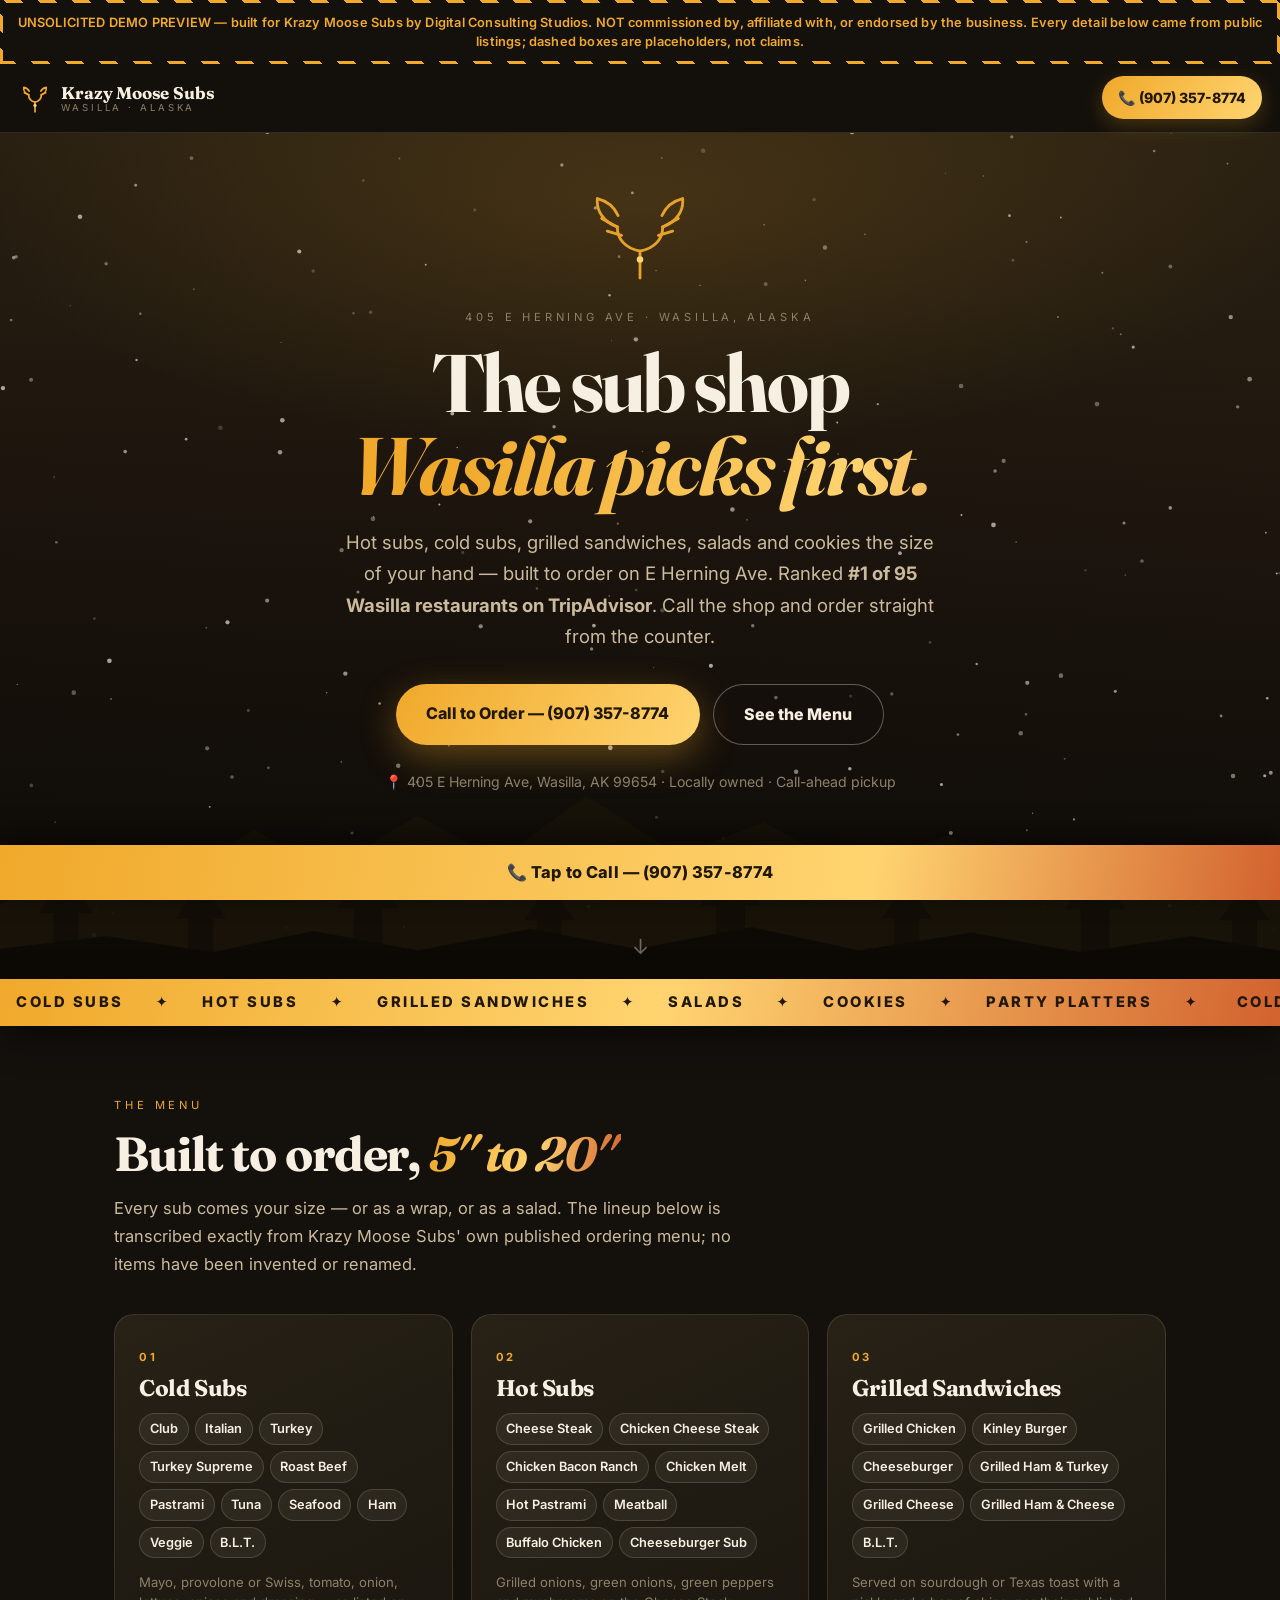
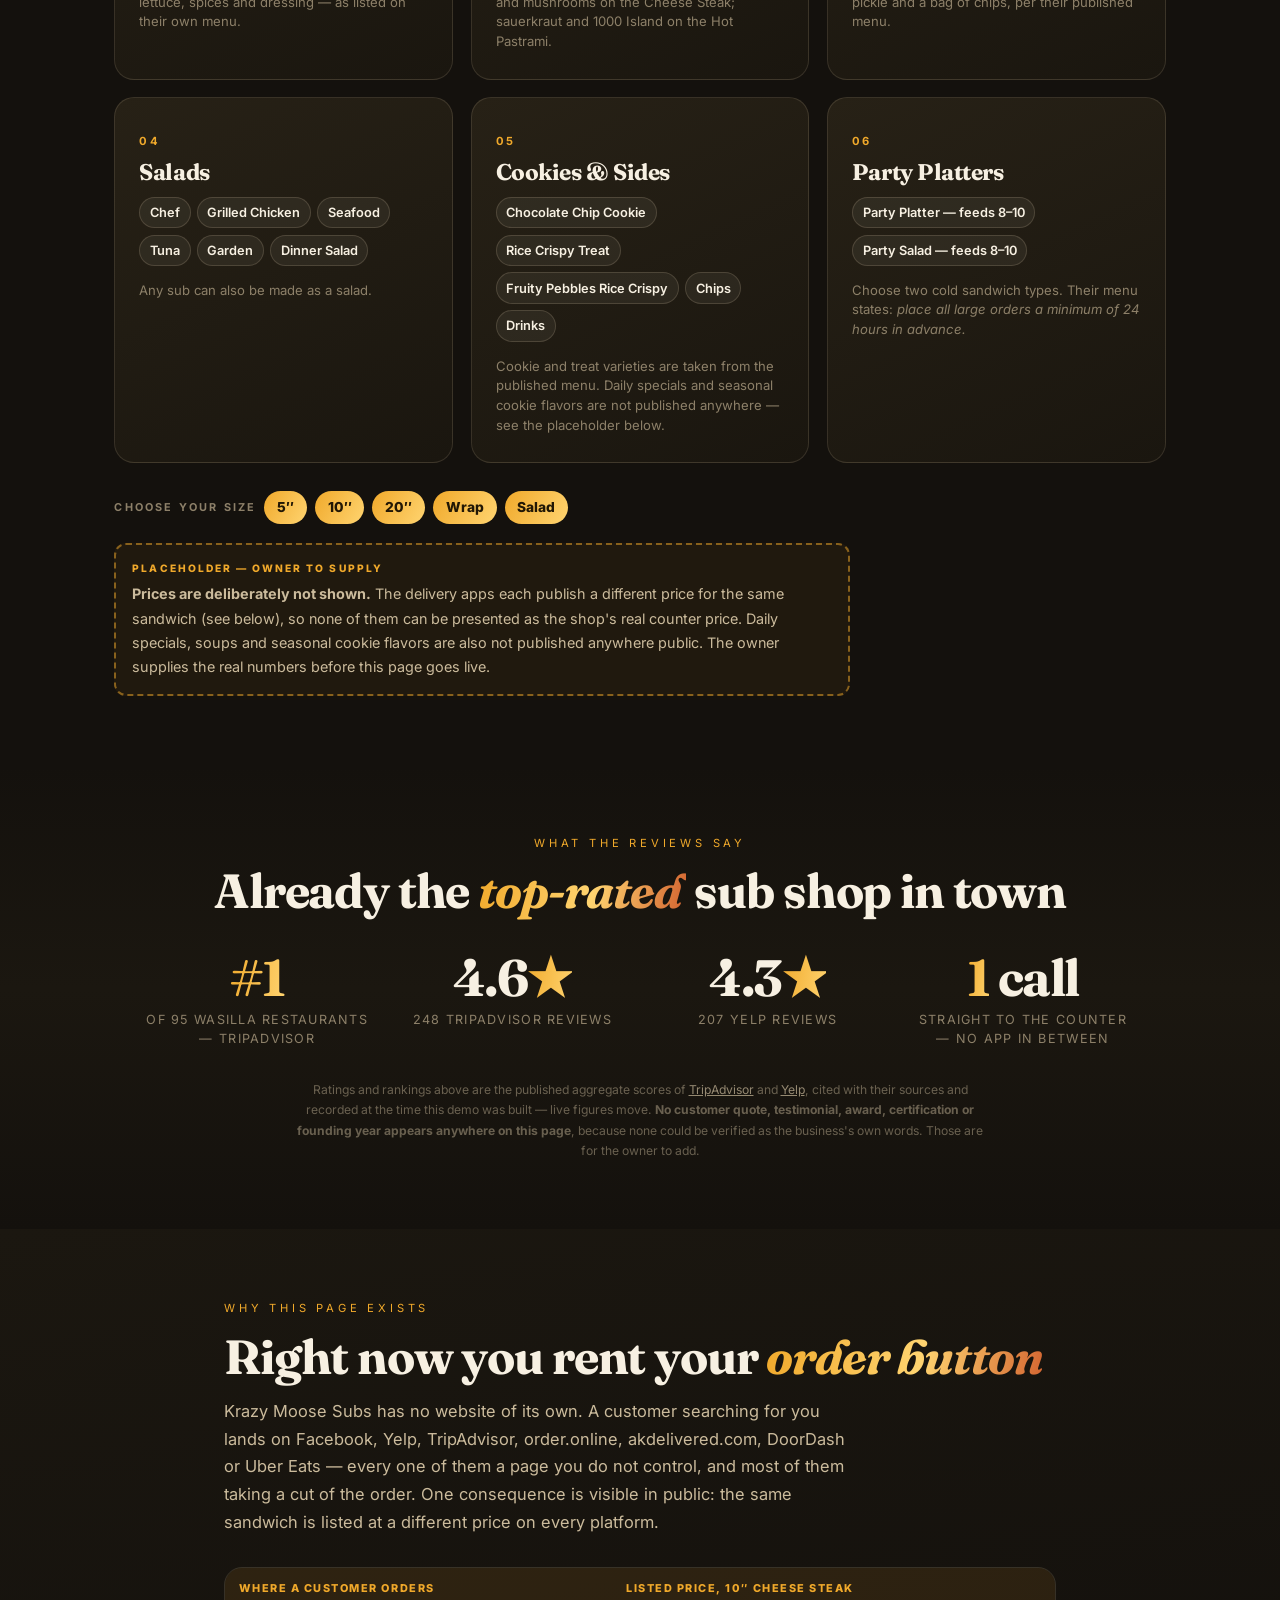
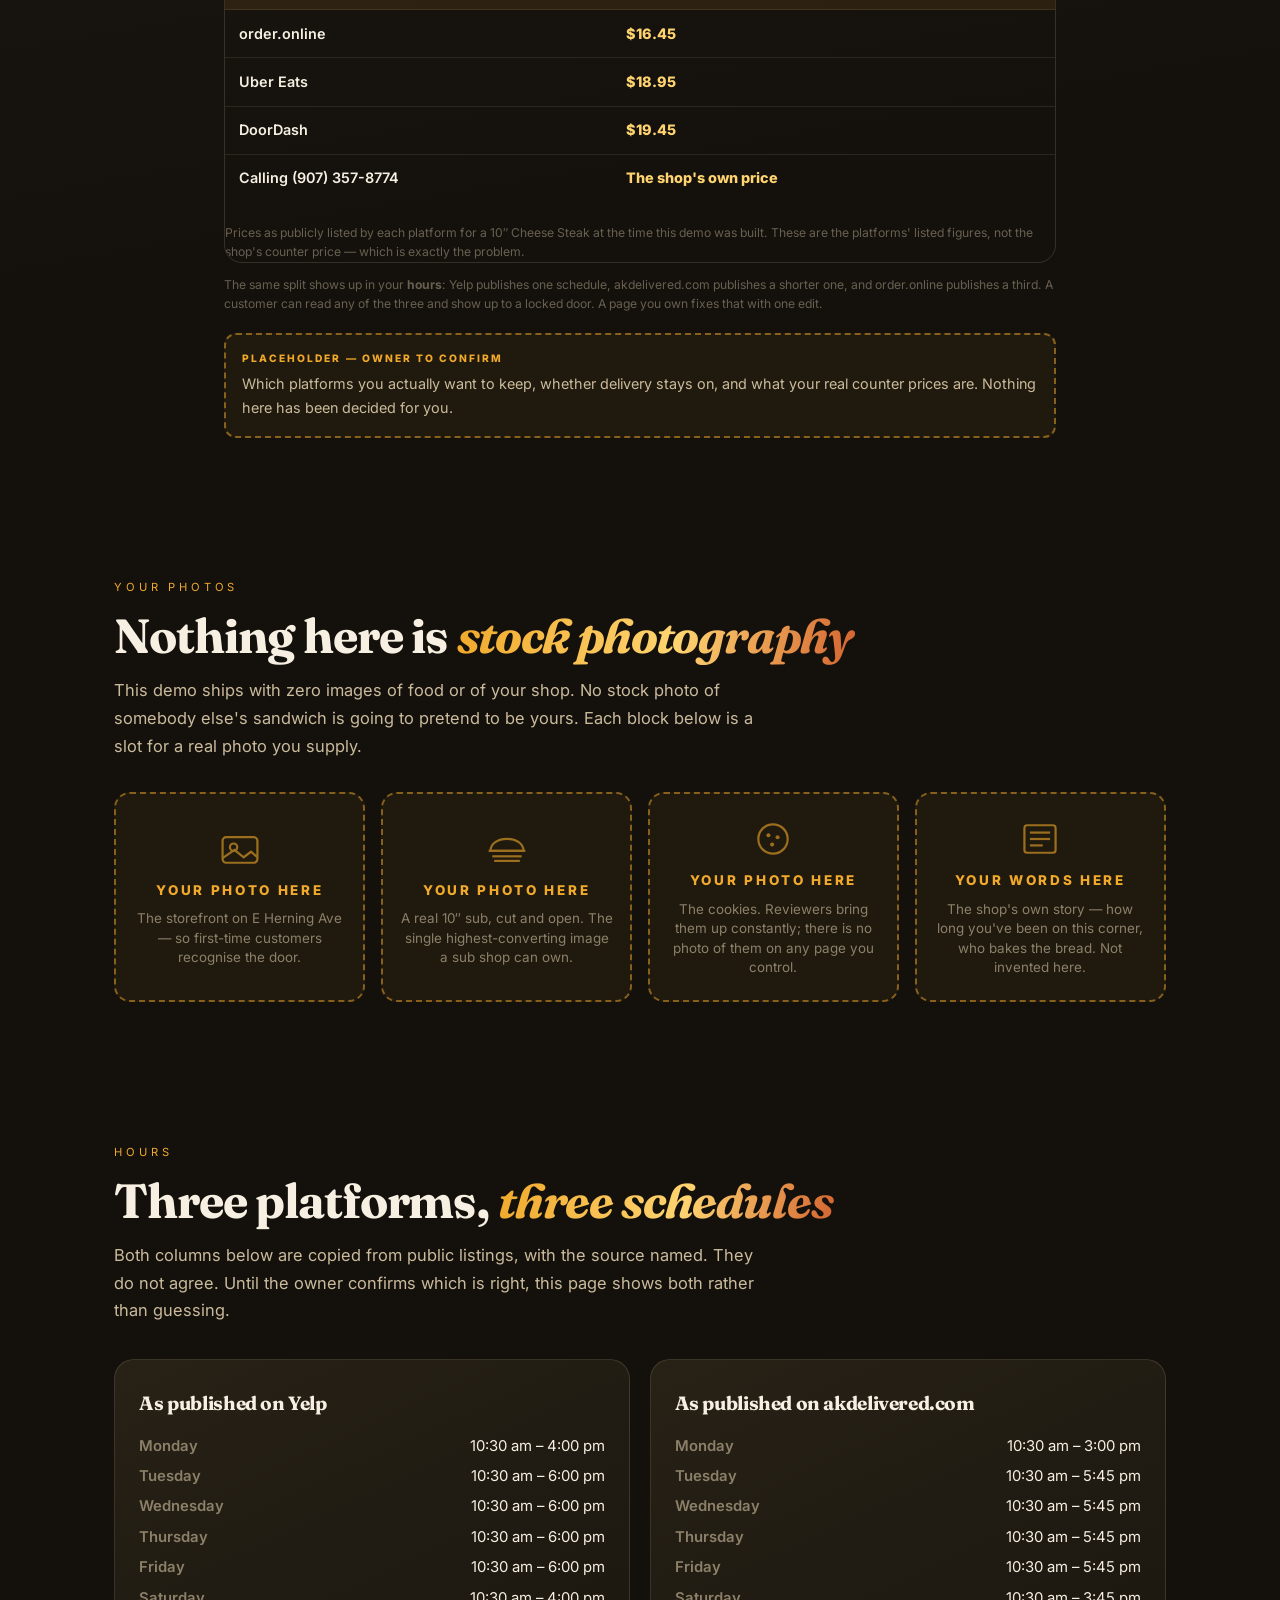
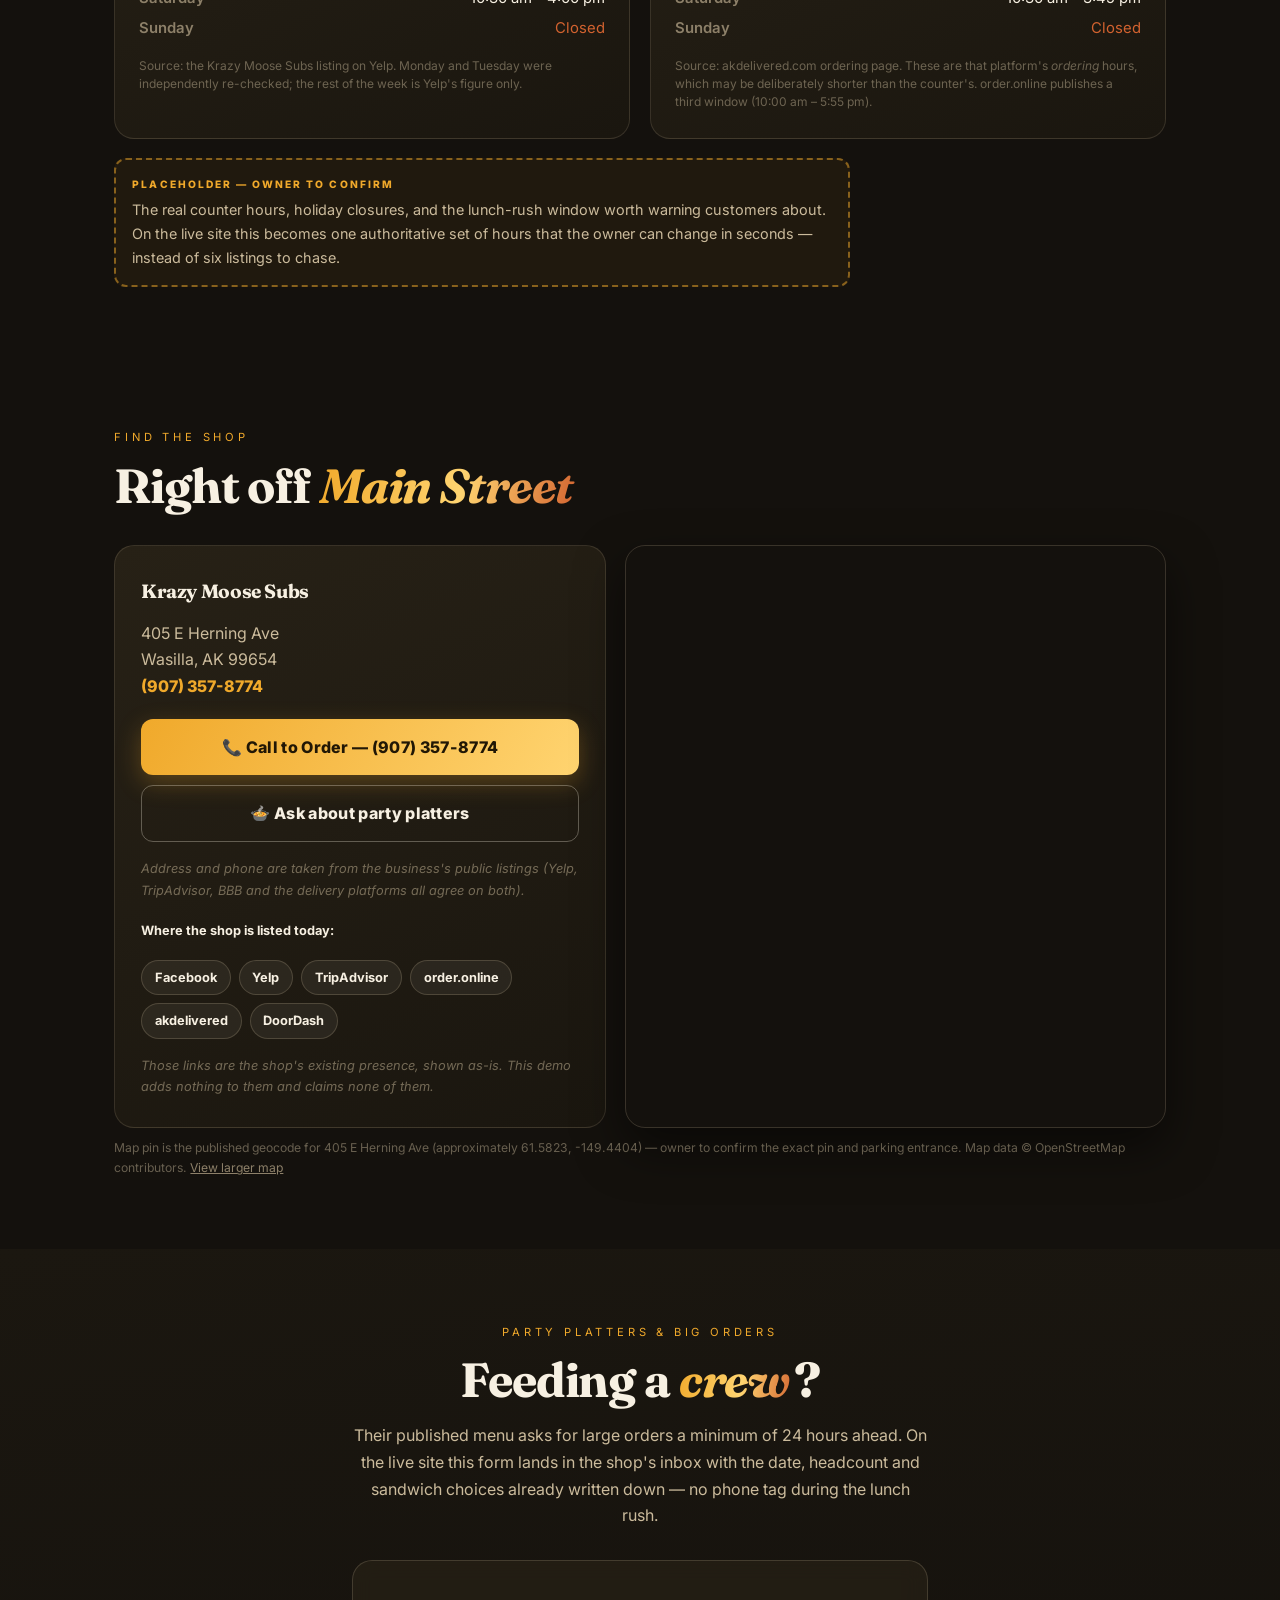
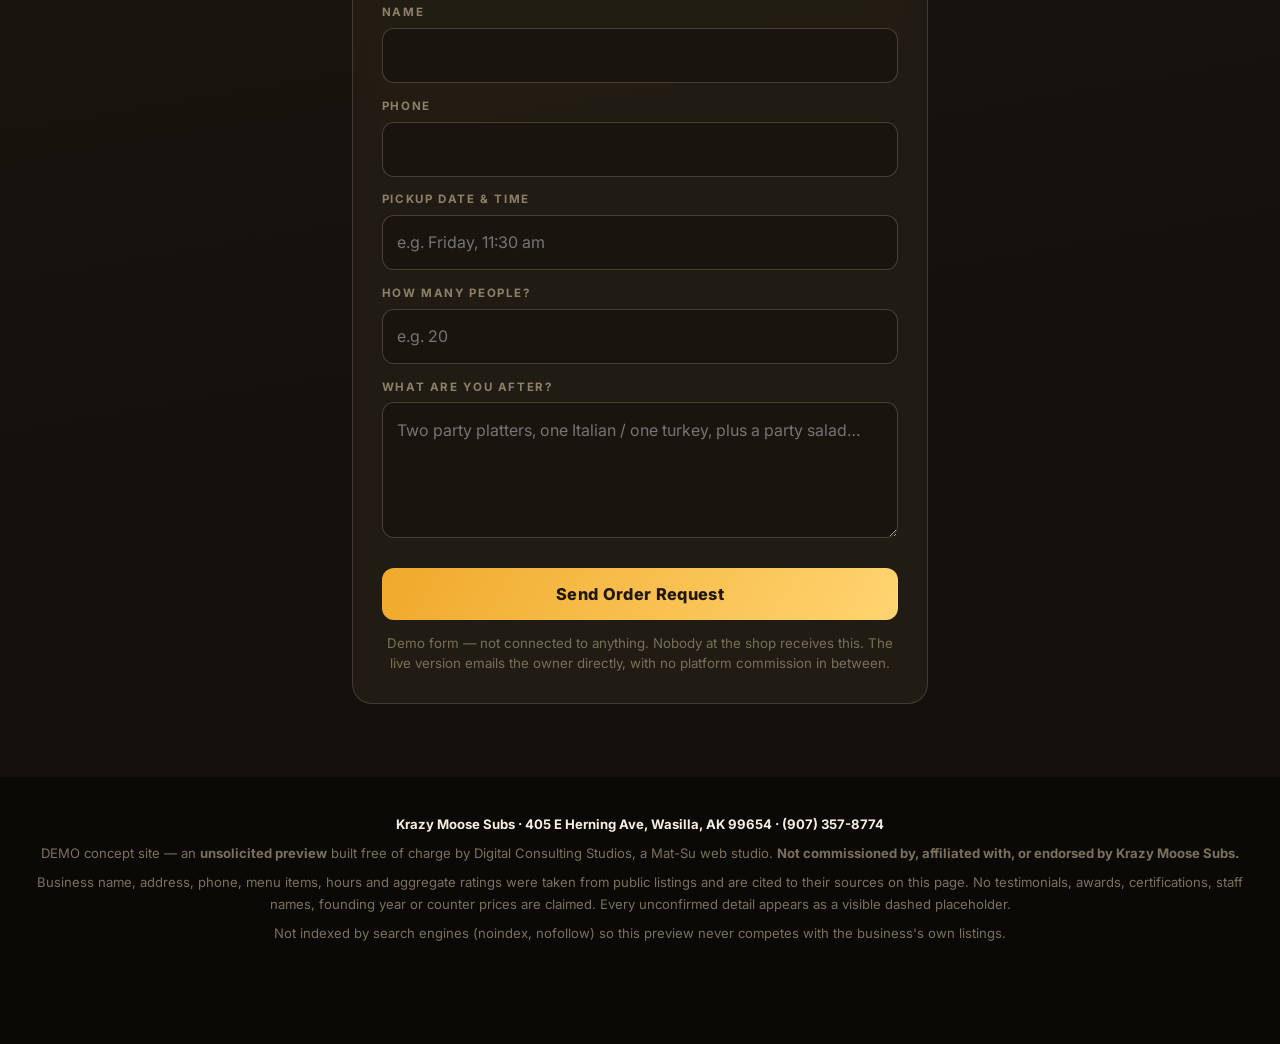
==== commit 44d0b87b: "Fix: gradient heading clipped its last italic glyph; hero address line sat under the sticky call bar" ====
--- a/index.html
+++ b/index.html
@@ -75,7 +75,9 @@
 section{padding:4.4rem 1.15rem;max-width:68rem;margin:0 auto;position:relative}
 .sec-kicker{font-size:.7rem;letter-spacing:.34em;text-transform:uppercase;color:var(--amber);margin-bottom:.8rem}
 h2{font-family:var(--display);font-weight:700;font-size:clamp(1.95rem,5.6vw,3rem);color:var(--cream);line-height:1.07;margin-bottom:1rem;letter-spacing:-.024em;text-wrap:balance}
-h2 em{font-style:italic;background:linear-gradient(100deg,var(--amber),var(--amber2) 55%,var(--rust));-webkit-background-clip:text;background-clip:text;color:transparent}
+/* padding-right: background-clip:text clips to the glyph box, which cuts the
+   overhang of the last italic character (e.g. the ″ in 20″). Give it room. */
+h2 em{font-style:italic;background:linear-gradient(100deg,var(--amber),var(--amber2) 55%,var(--rust));-webkit-background-clip:text;background-clip:text;color:transparent;padding-right:.1em}
 .lede{max-width:40rem;font-size:1.03rem}
 
 /* ---------- placeholder blocks ---------- */
@@ -183,6 +185,10 @@
 @media (max-width:560px){
   section{padding:3.2rem 1.05rem}
   .trust,.own,.book{padding:3.2rem 1.05rem}
+  /* The sticky call bar covers the bottom ~52px of the viewport. With the old
+     11rem bottom padding the hero's address line landed underneath it on a
+     phone. Pull the hero content up so the full block clears the bar. */
+  .hero{padding:2.4rem 1.05rem 7rem}
   .brand .txt{font-size:.95rem}
   .call-top{padding:.55rem .8rem;font-size:.78rem}
   .cta{width:100%;max-width:21rem}
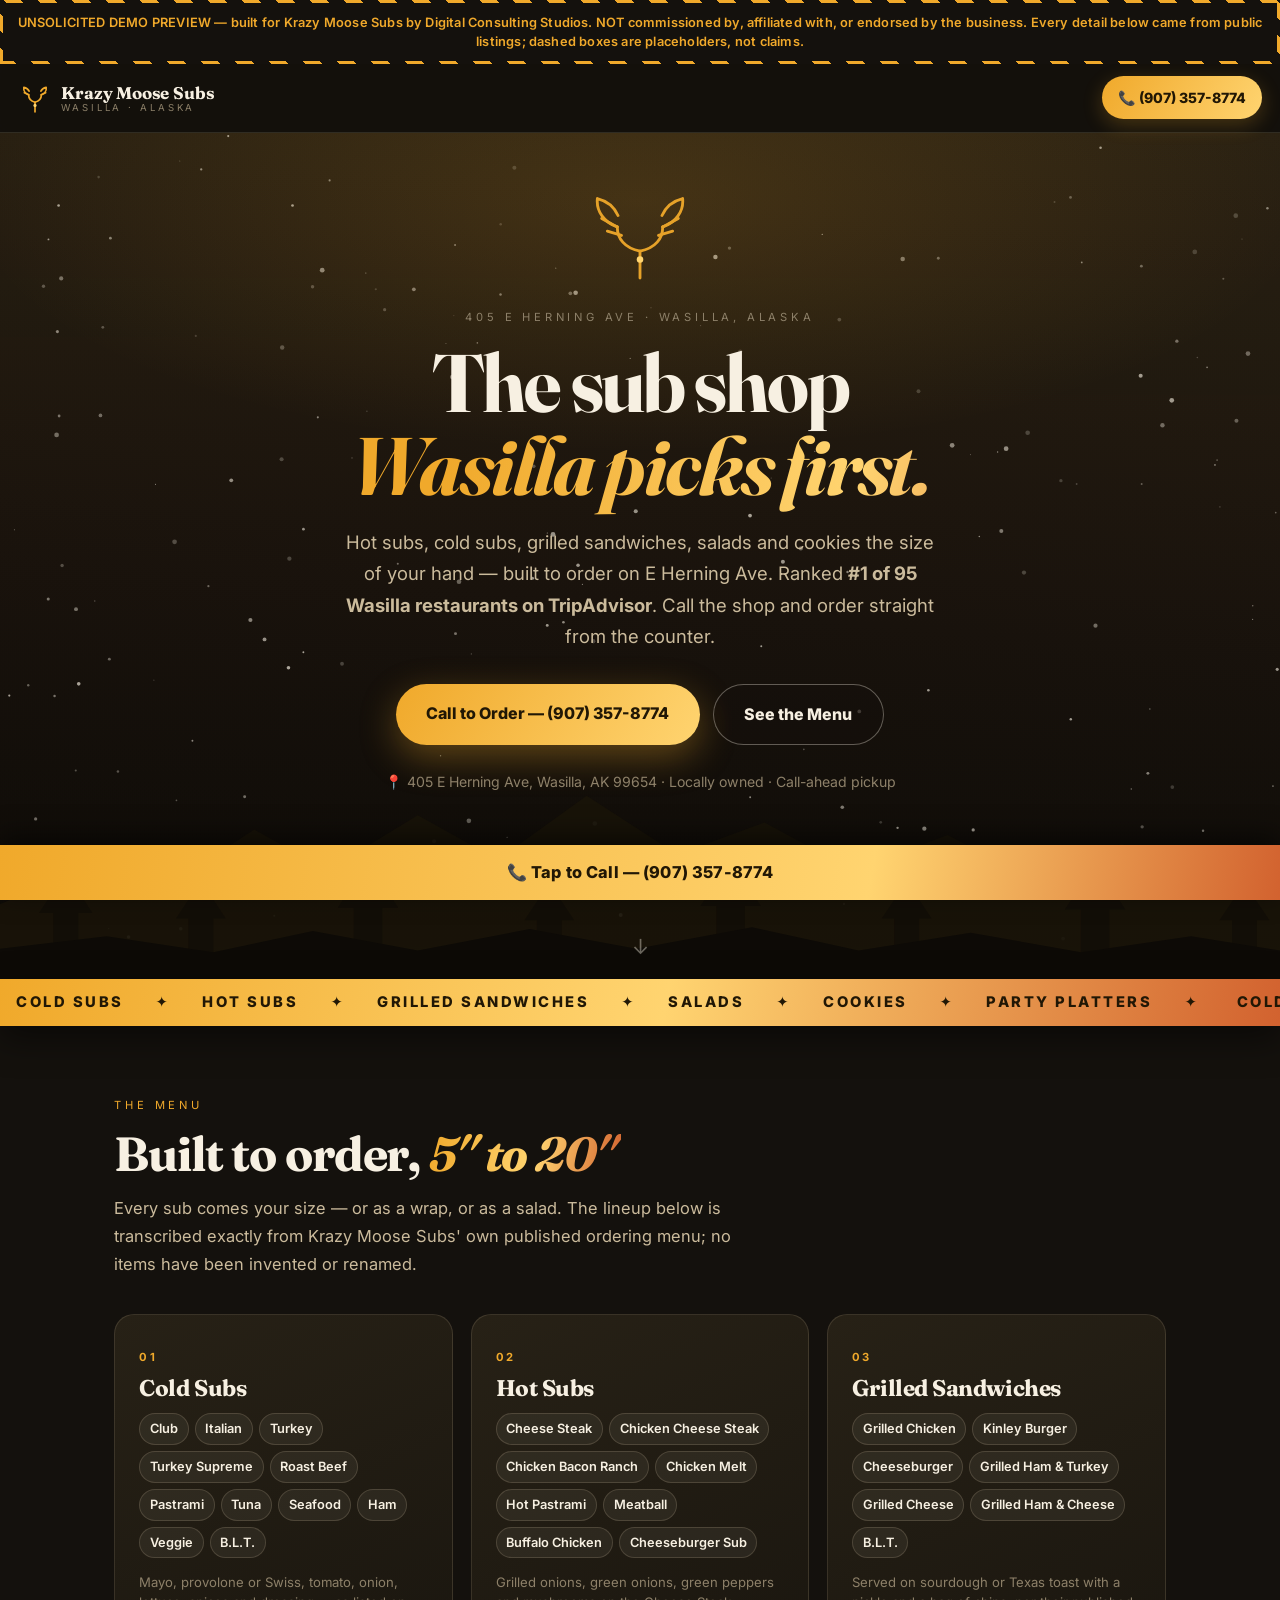
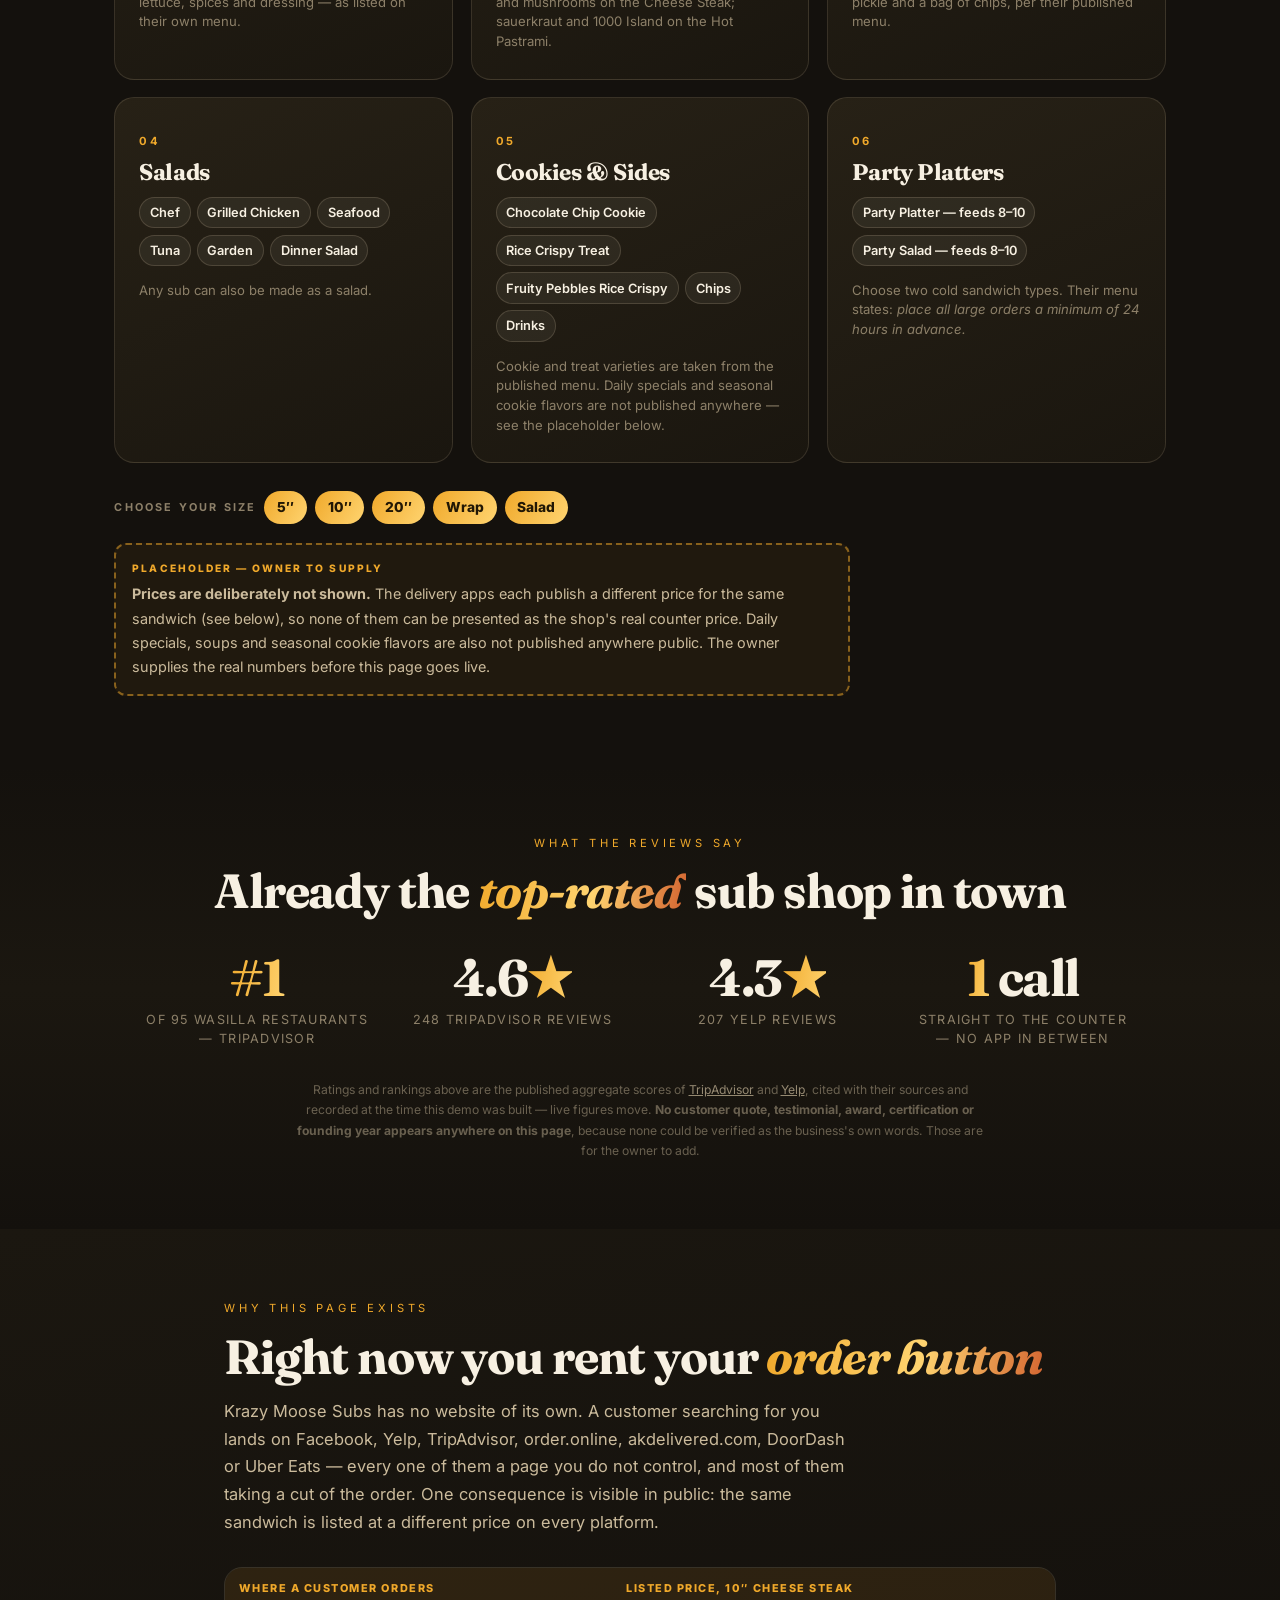
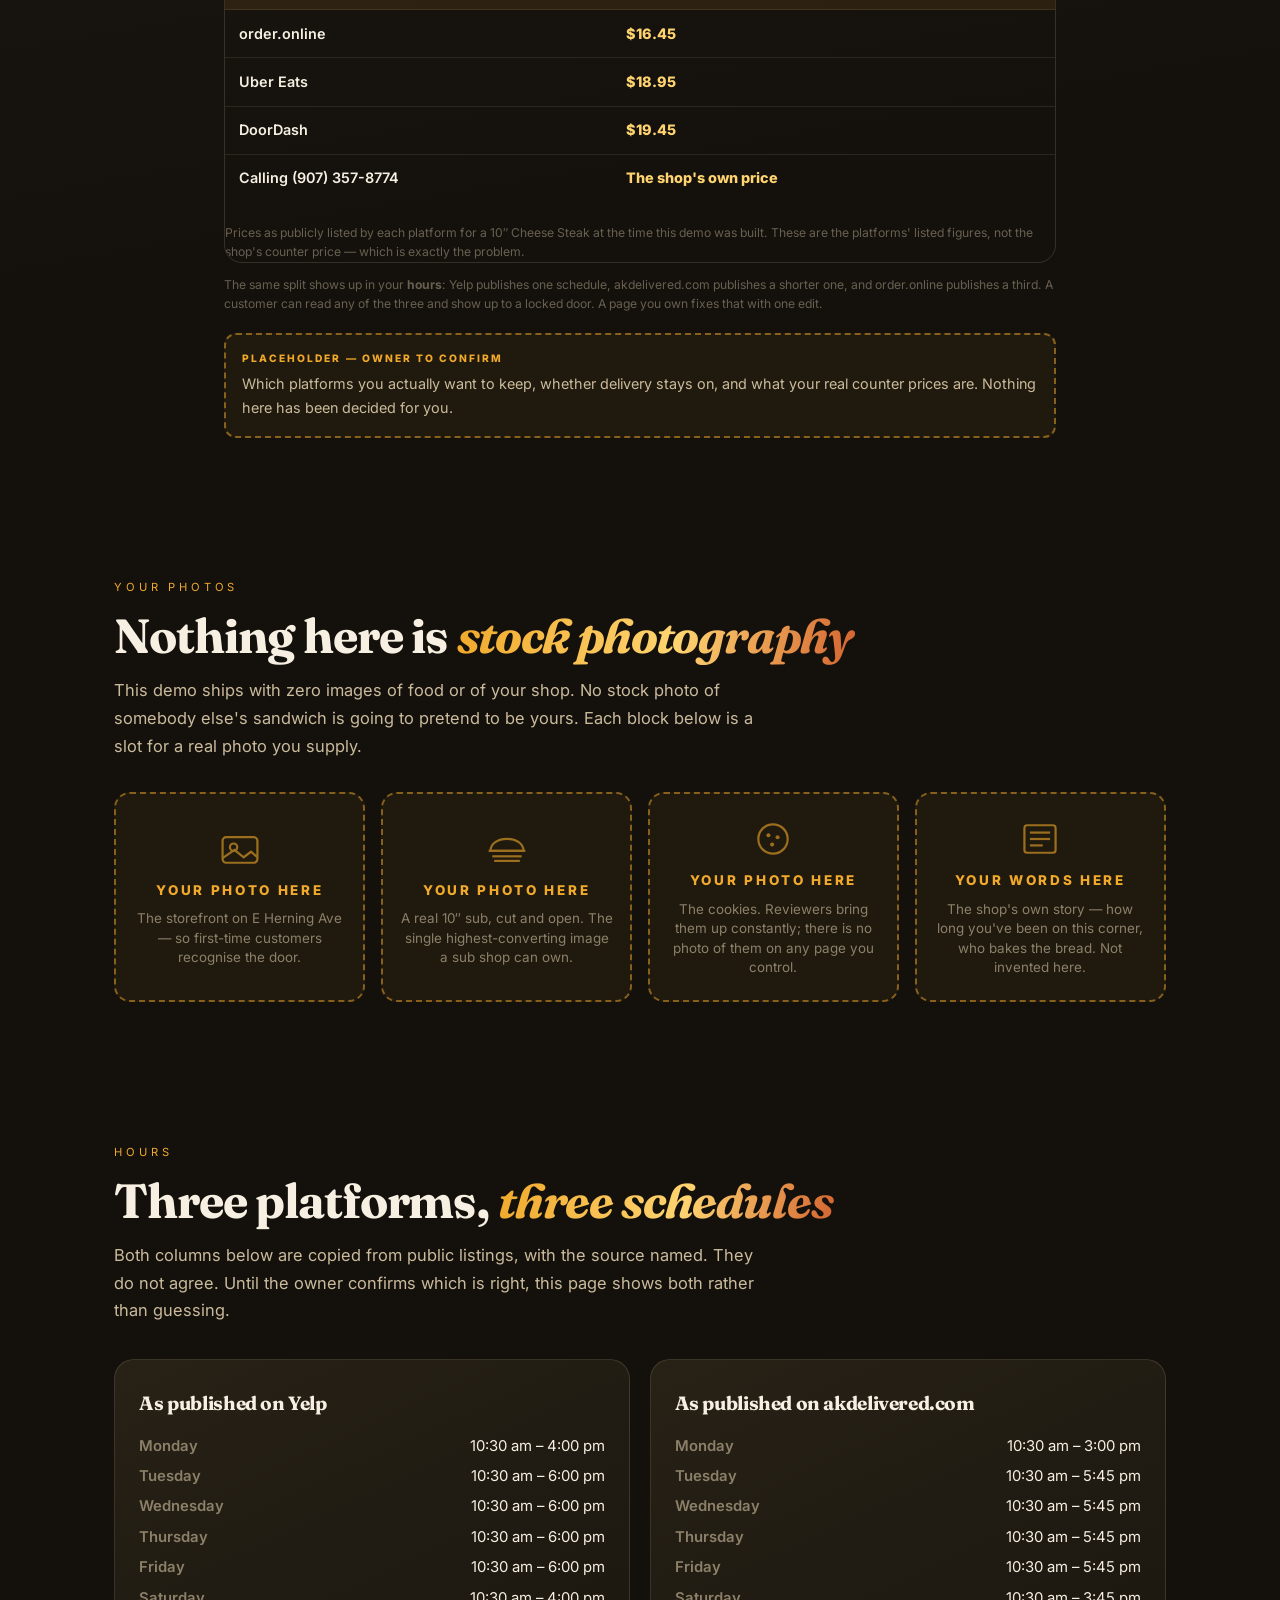
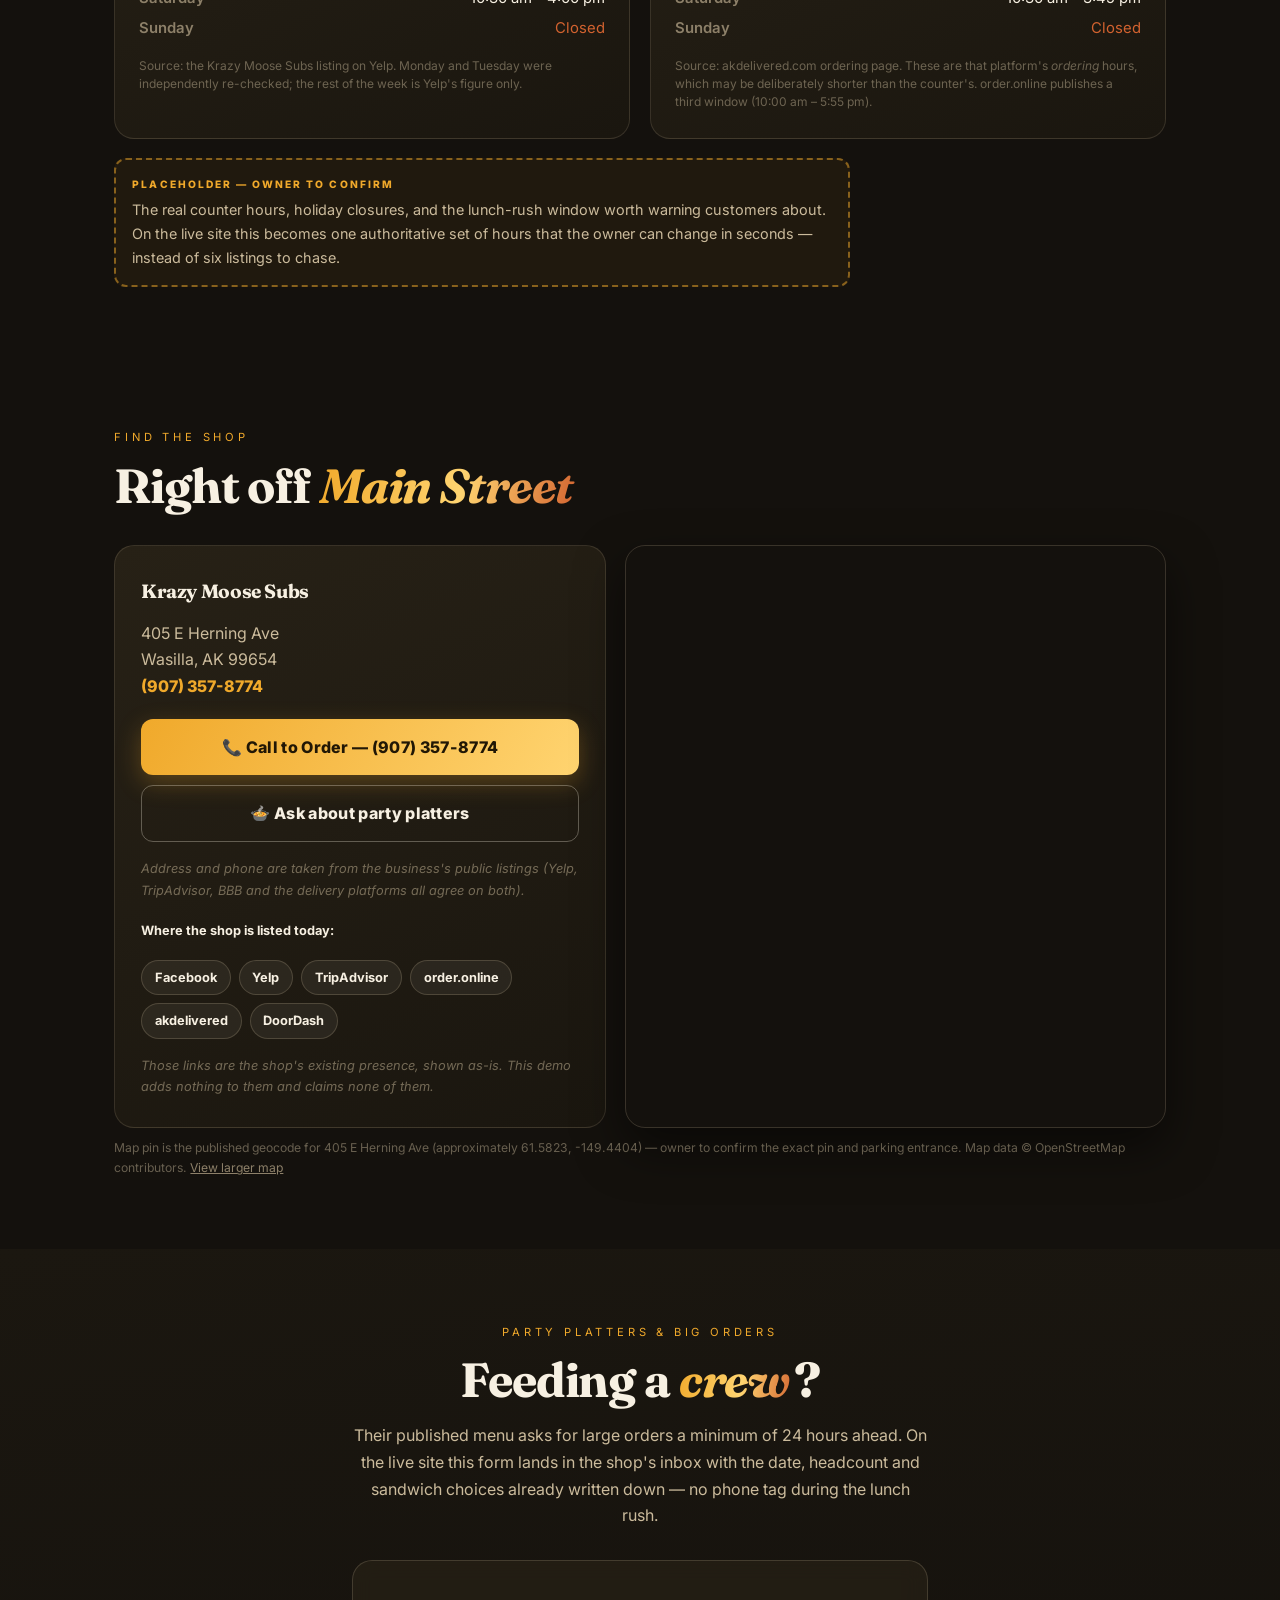
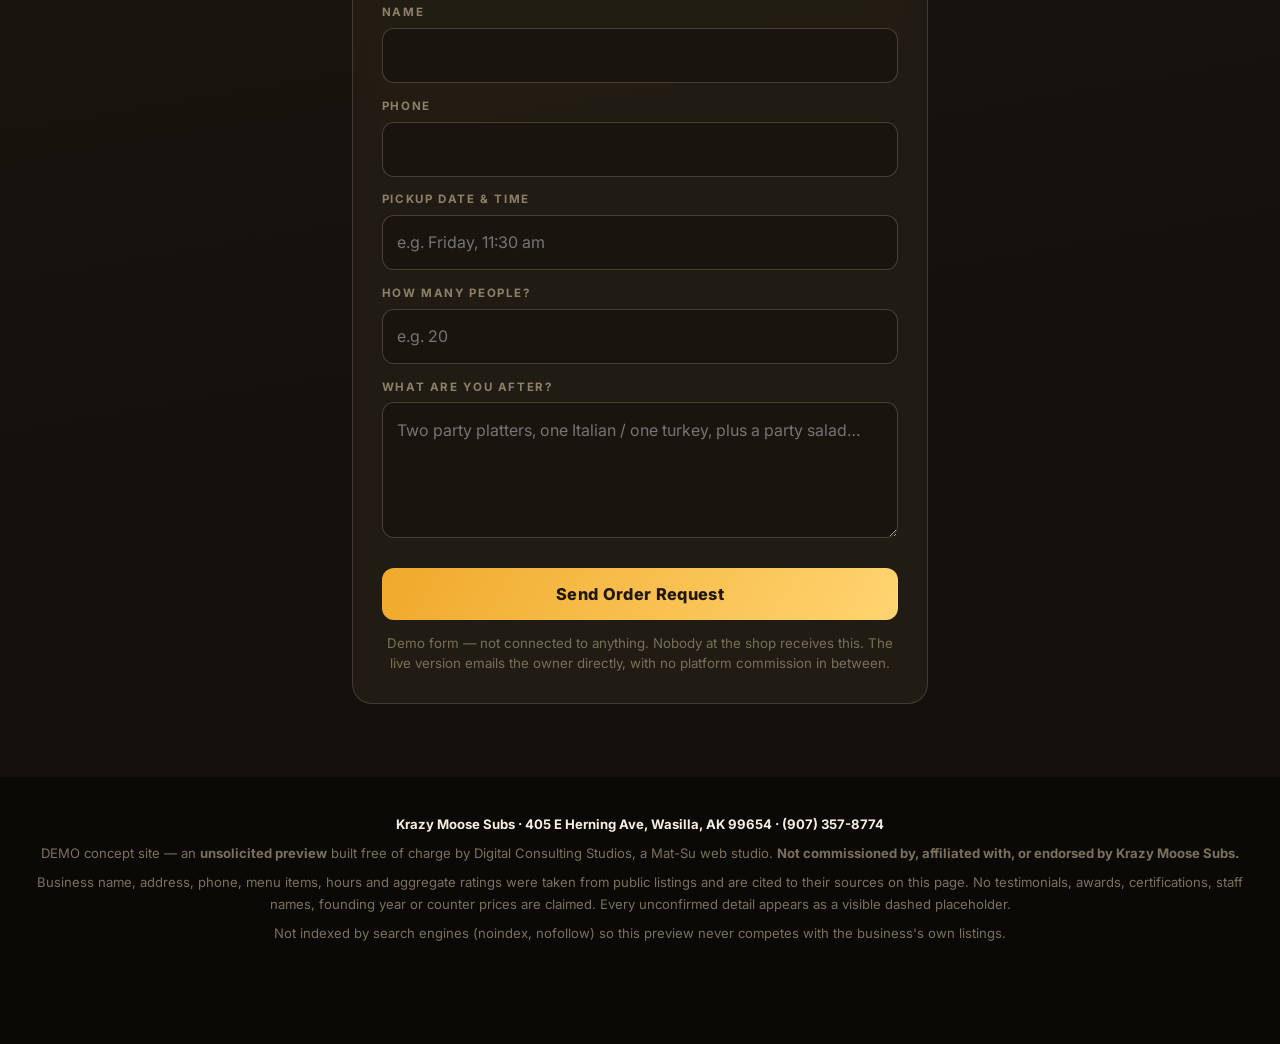
==== commit 6c90d4e0: "Fix: hero address line was hidden behind the sticky call bar at the phone fold" ====
--- a/index.html
+++ b/index.html
@@ -185,10 +185,15 @@
 @media (max-width:560px){
   section{padding:3.2rem 1.05rem}
   .trust,.own,.book{padding:3.2rem 1.05rem}
-  /* The sticky call bar covers the bottom ~52px of the viewport. With the old
-     11rem bottom padding the hero's address line landed underneath it on a
-     phone. Pull the hero content up so the full block clears the bar. */
-  .hero{padding:2.4rem 1.05rem 7rem}
+  /* Phone-first fold math: banner + header eat ~190px and the sticky call bar
+     covers the bottom ~55px. Vertical centring pushed the address line under
+     that bar, so on phones the hero content is top-aligned with a tightened
+     rhythm — the whole block (headline, both CTAs, address) clears the bar. */
+  .demo-banner p{font-size:.72rem;padding:.5rem .7rem;line-height:1.45}
+  .hero{justify-content:flex-start;min-height:92svh;padding:1.6rem 1.05rem 6rem}
+  .antler{width:84px;margin-bottom:.85rem}
+  .hero .sub{margin:1rem auto 1.5rem}
+  .hero .pin{margin-top:1.1rem}
   .brand .txt{font-size:.95rem}
   .call-top{padding:.55rem .8rem;font-size:.78rem}
   .cta{width:100%;max-width:21rem}
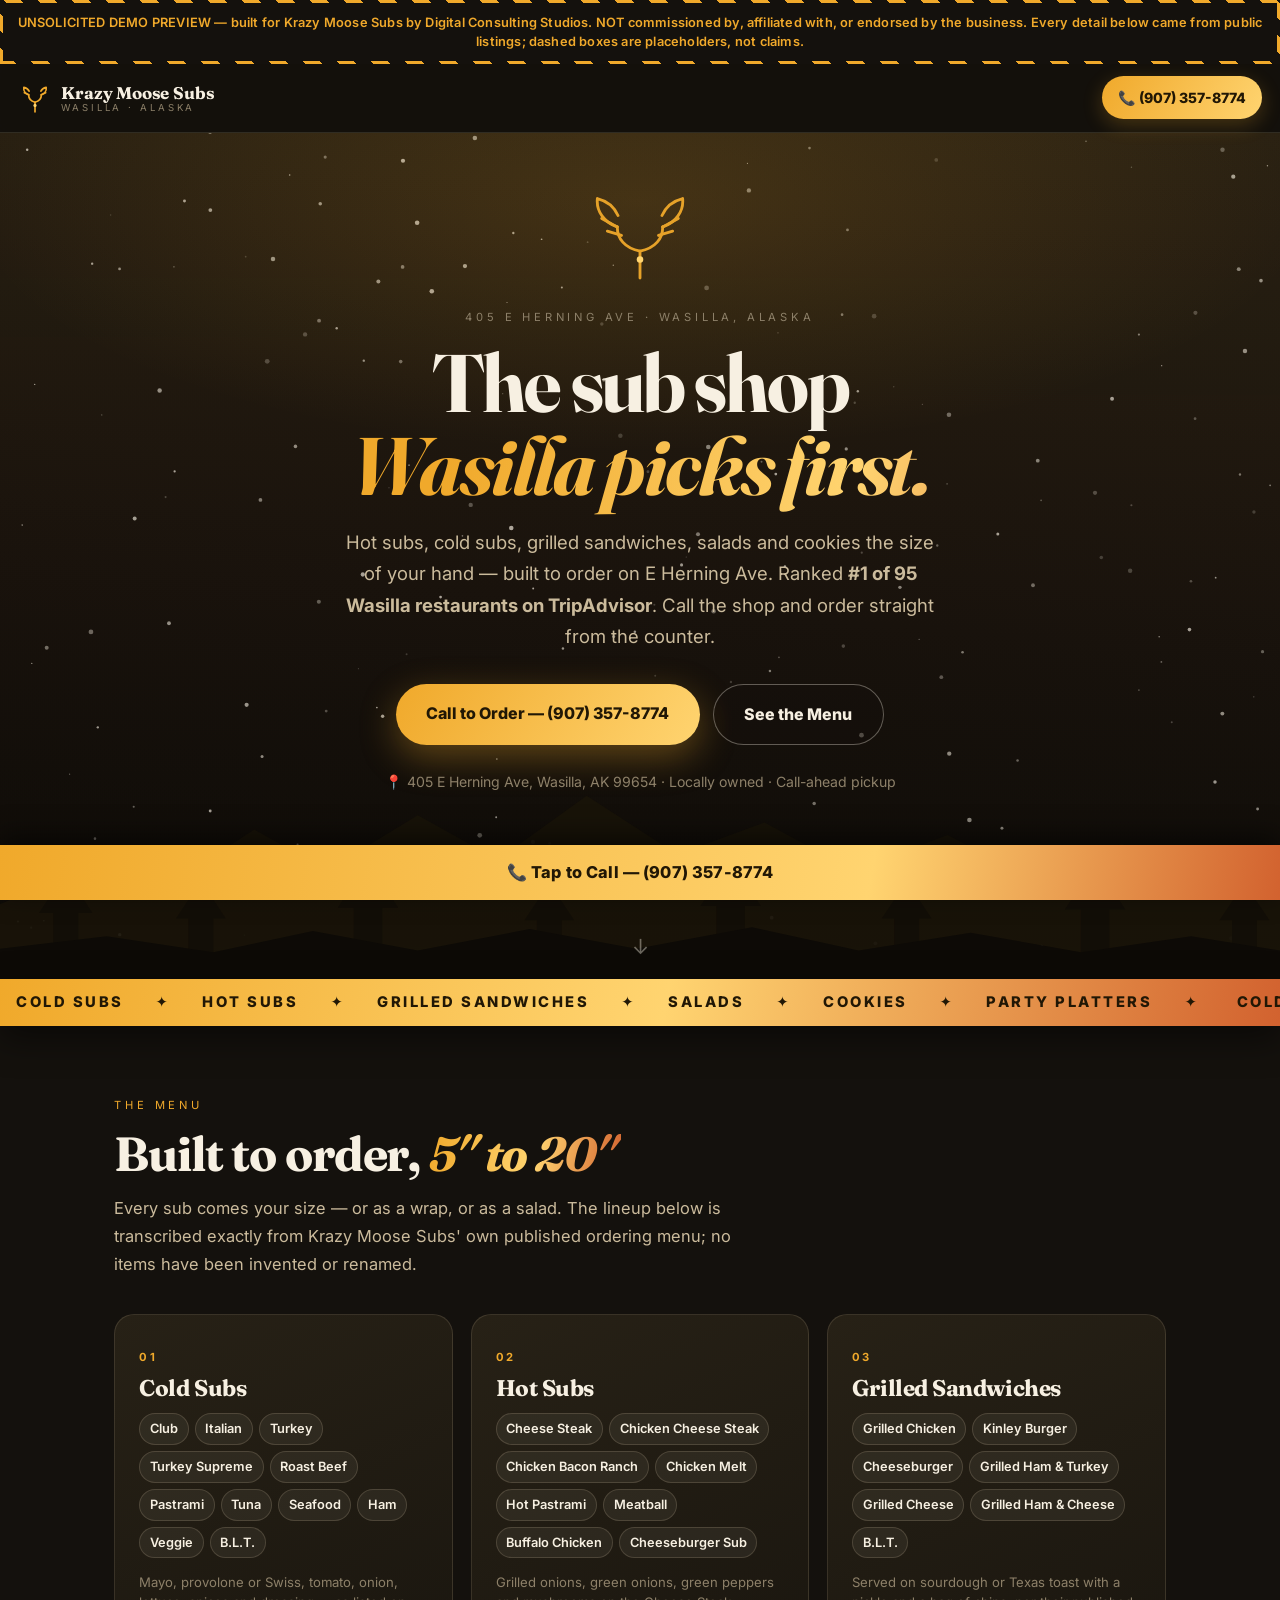
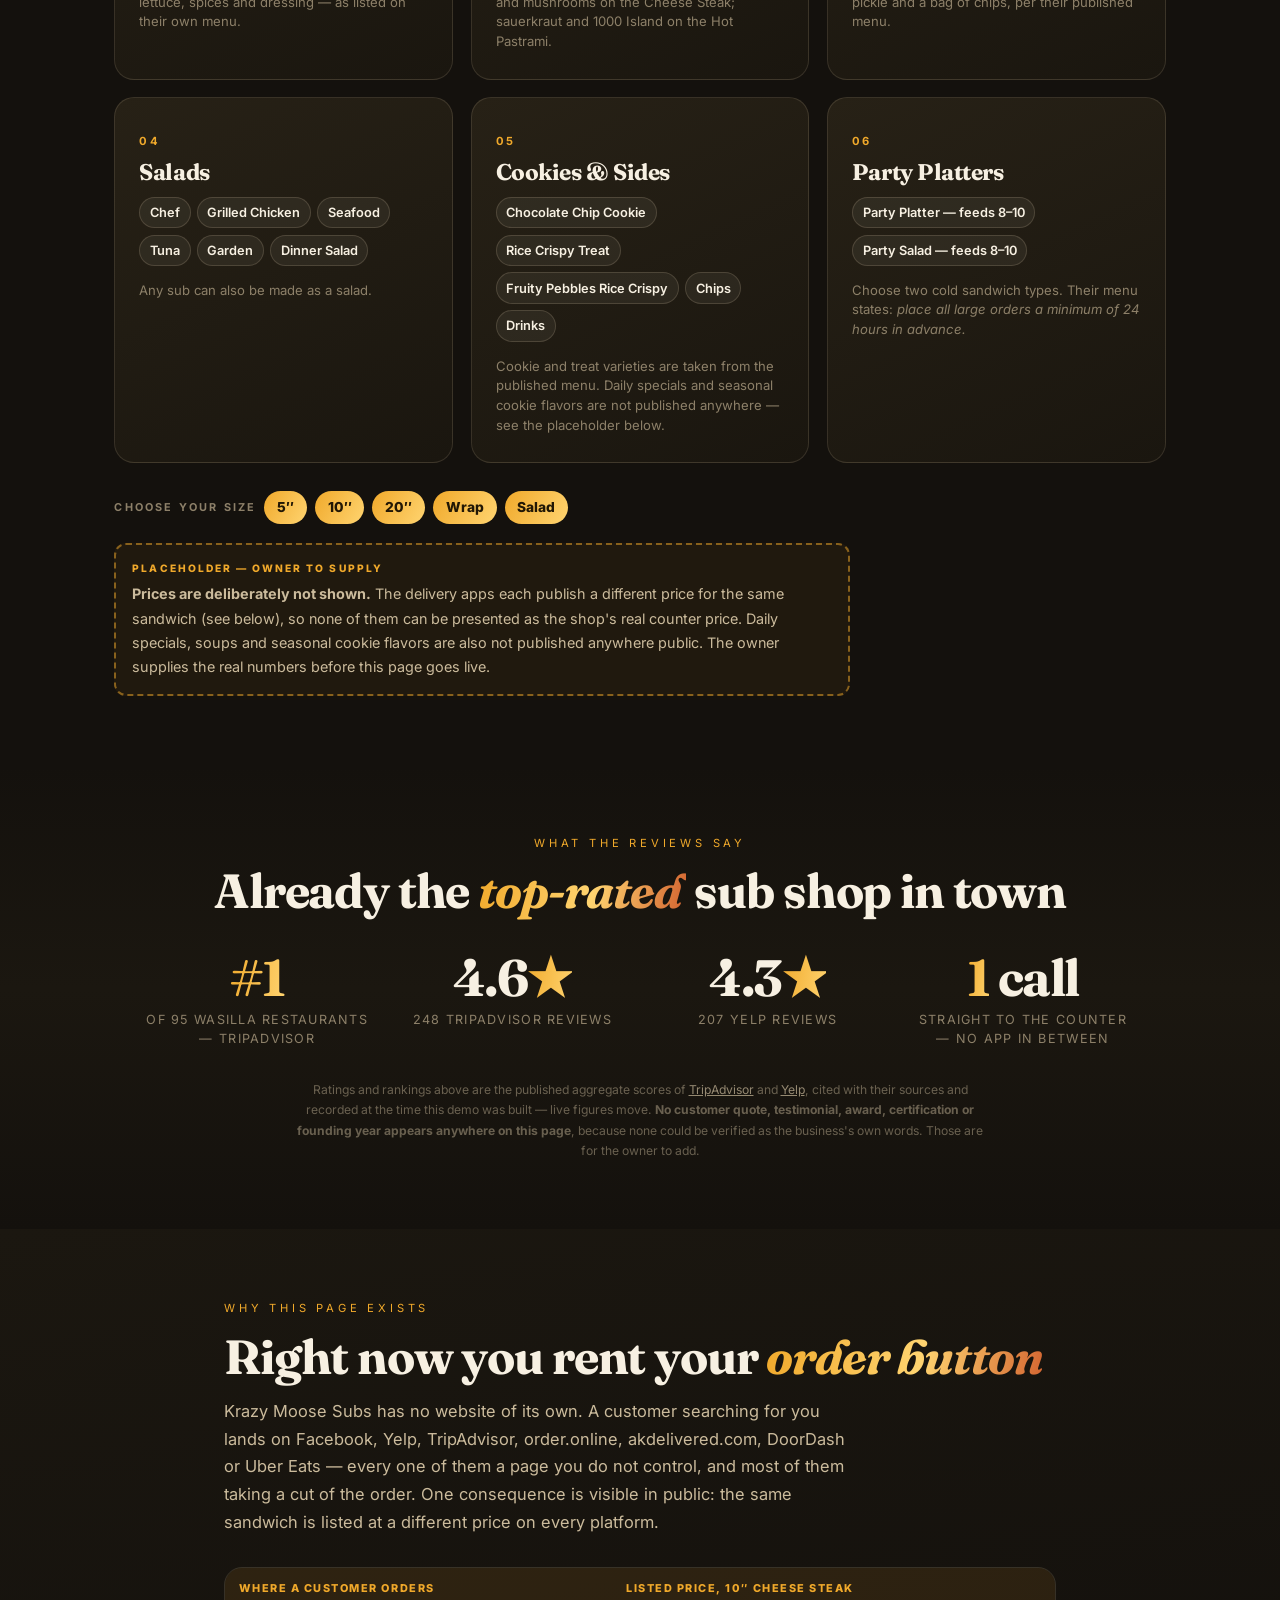
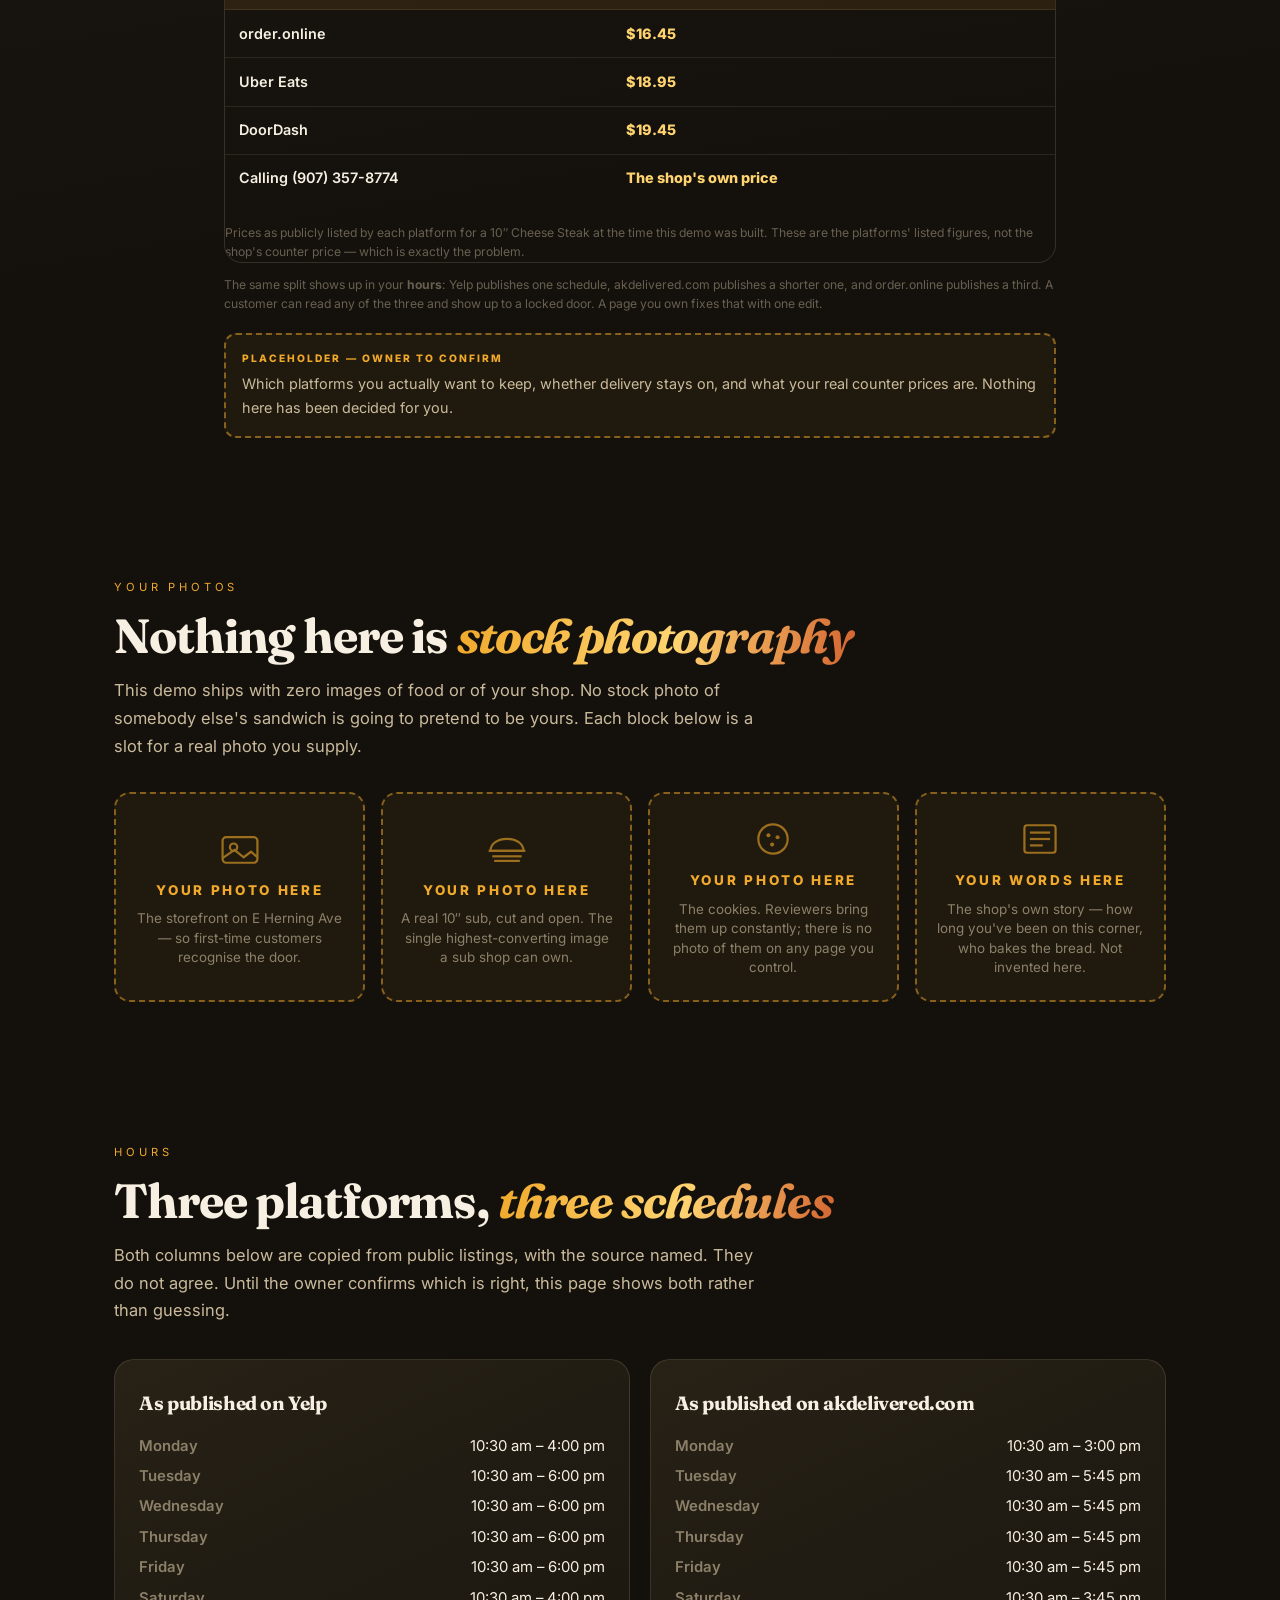
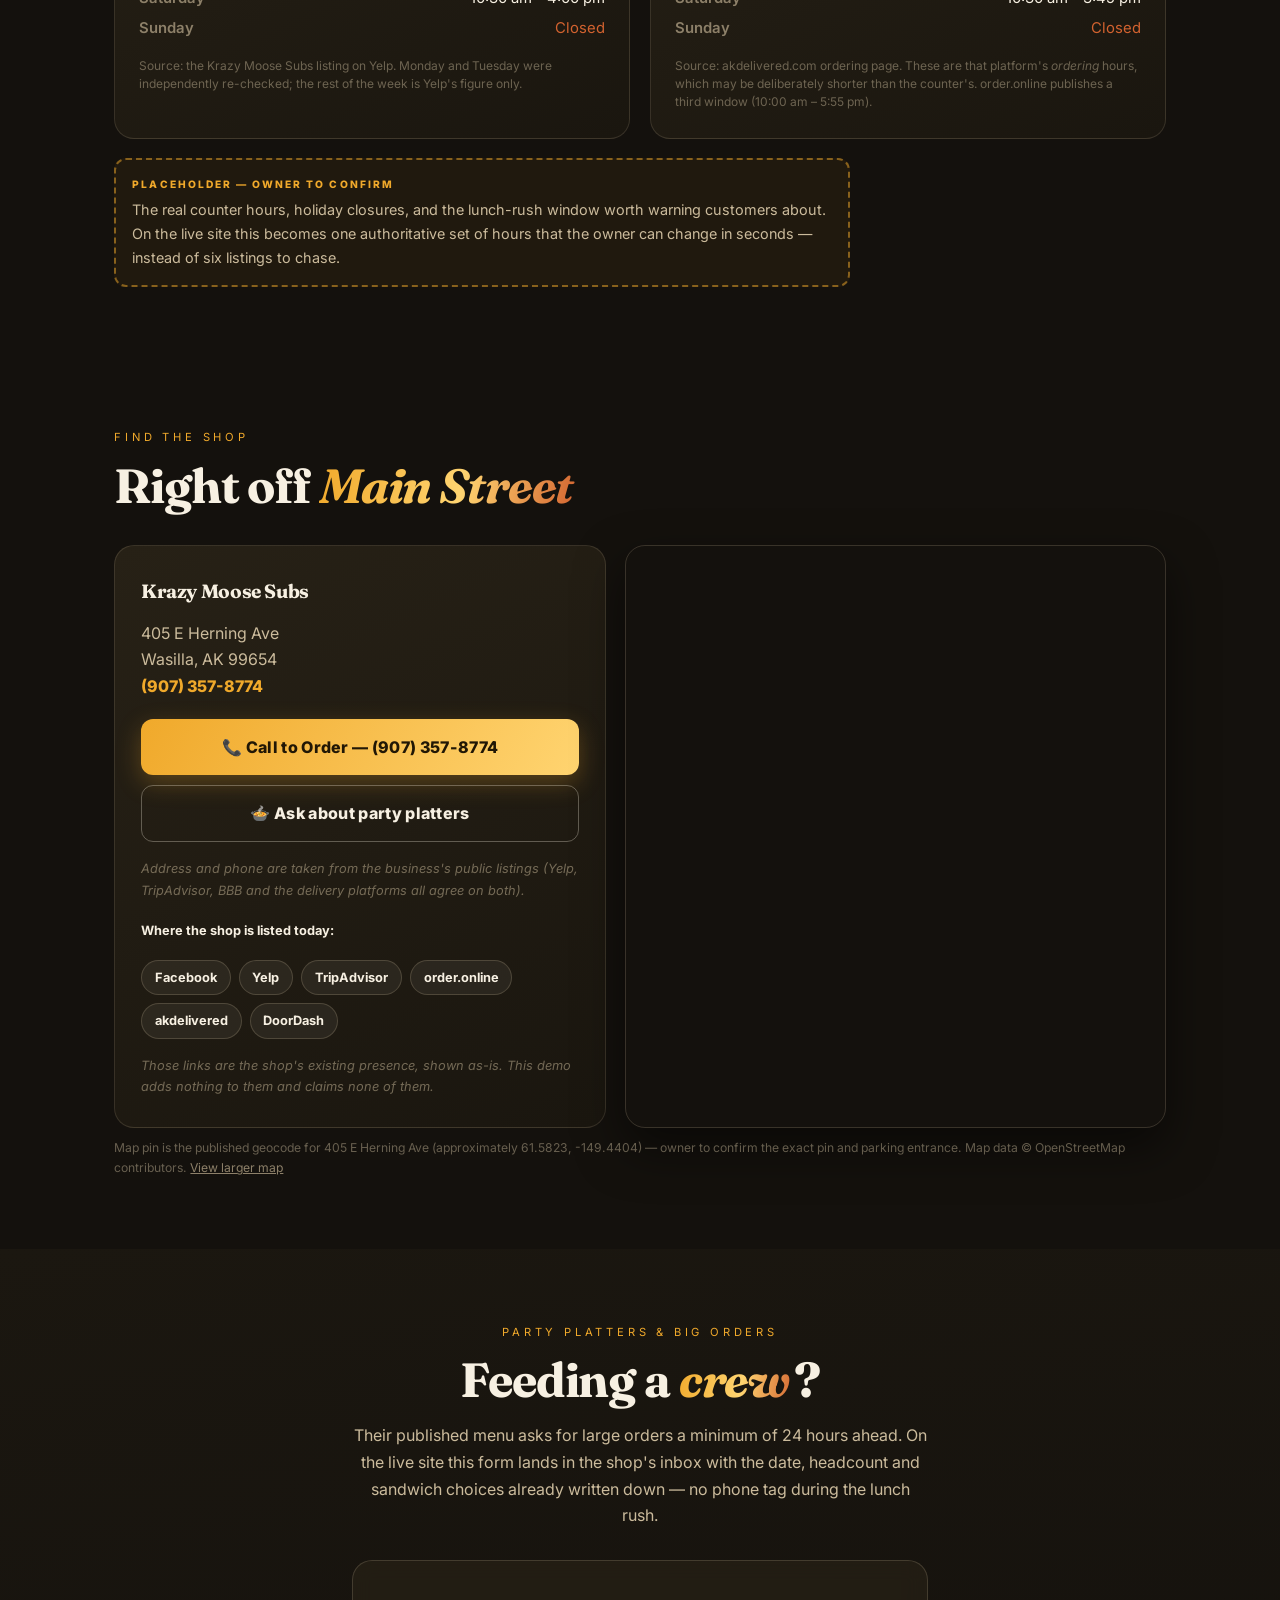
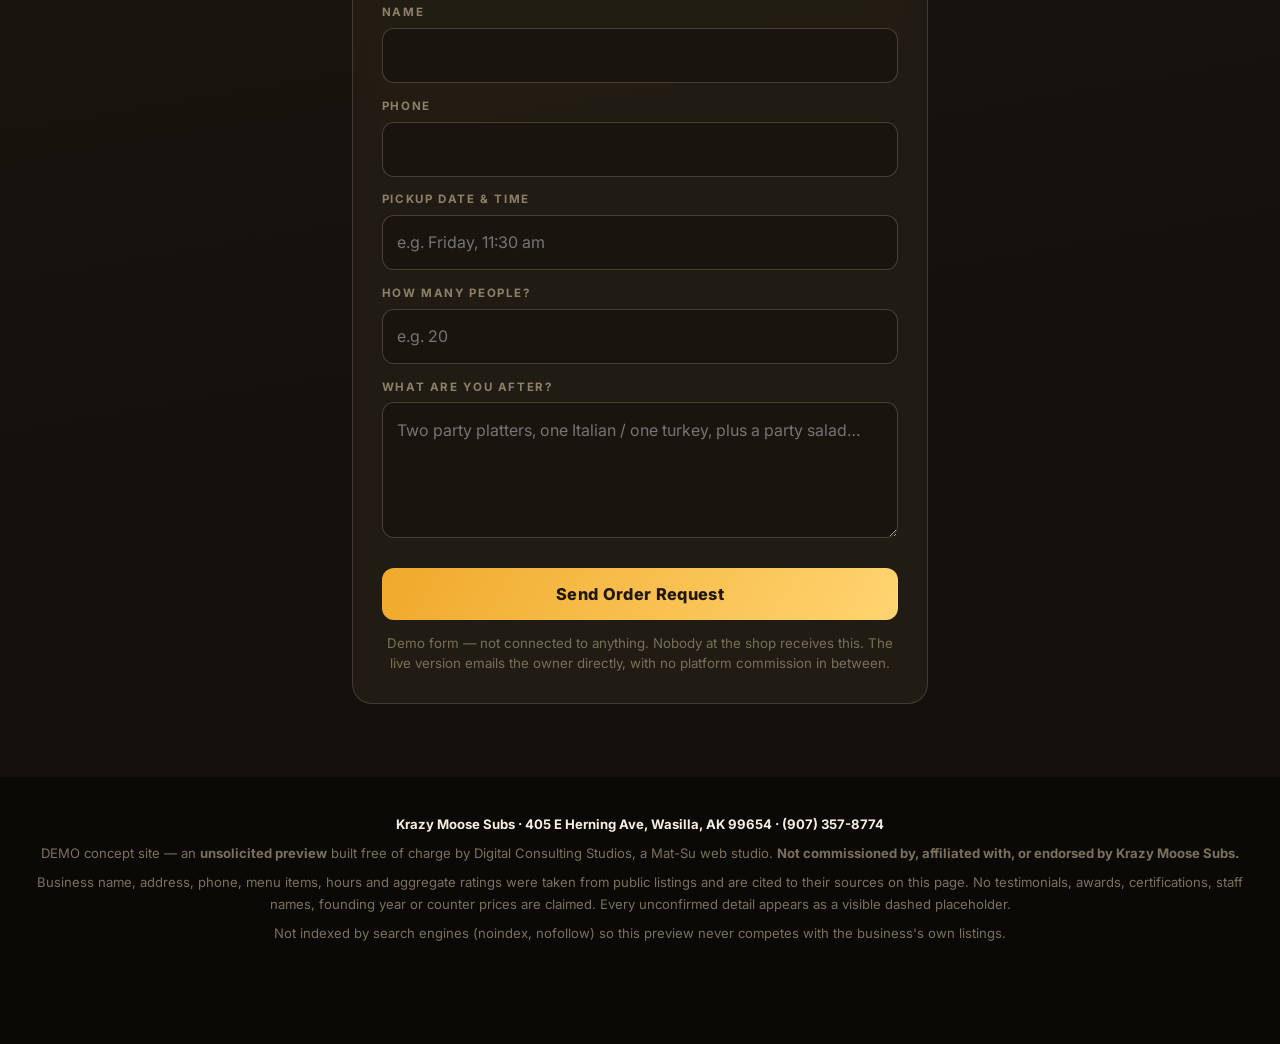
==== commit 824447fb: "Fix: hero address line sat under the fixed Tap-to-Call bar on phones At 390x844 the fixed .sticky-ca" ====
--- a/index.html
+++ b/index.html
@@ -12,6 +12,9 @@
 <link href="https://fonts.googleapis.com/css2?family=Fraunces:opsz,wght@9..144,400;9..144,600;9..144,700&family=Inter:wght@400;500;600;700;800&display=swap" rel="stylesheet">
 <style>
 :root{
+  /* height of the fixed Tap-to-Call bar at the bottom of the viewport;
+     used to keep the first view's bottom 56px of content out from under it */
+  --callbar-h:56px;
   --char:#14110d; --char2:#1d1812; --panel:#272116; --panel2:#1a160f;
   --amber:#f0a92b; --amber2:#ffd470; --moss:#8ab45f; --rust:#d2622f;
   --cream:#f7f0e2; --tan:#cbbb9c; --stone:#8d8069;
@@ -200,6 +203,18 @@
   .mcard{padding:1.5rem 1.25rem}
   .cmp table{font-size:.82rem}
   .cmp th,.cmp td{padding:.6rem .55rem}
+  /* --- Tap-to-Call bar clearance (phones only) -------------------------
+     .sticky-call is position:fixed, so the bottom var(--callbar-h) of the
+     first view is covered by the bar and is not usable space. The hero is
+     taller than what is left, which pushed its last line - the address -
+     under the bar. Shorten the hero's reserved height by the bar, pull its
+     top padding in by the same amount (never tighter than 1rem) and tighten
+     the two gaps above the address line. Measured clearance at 390x844 is
+     then >=15px even with the webfonts unavailable (fallback metrics run
+     taller). Desktop layout, colours and animation are untouched. */
+  .hero{min-height:calc(92svh - var(--callbar-h));padding-top:max(1rem,calc(1.6rem - var(--callbar-h)))}
+  .hero .sub{margin-bottom:1.4rem}
+  .hero .pin{margin-top:.8rem}
 }
 
 /* ---- reduced-motion safety net ----
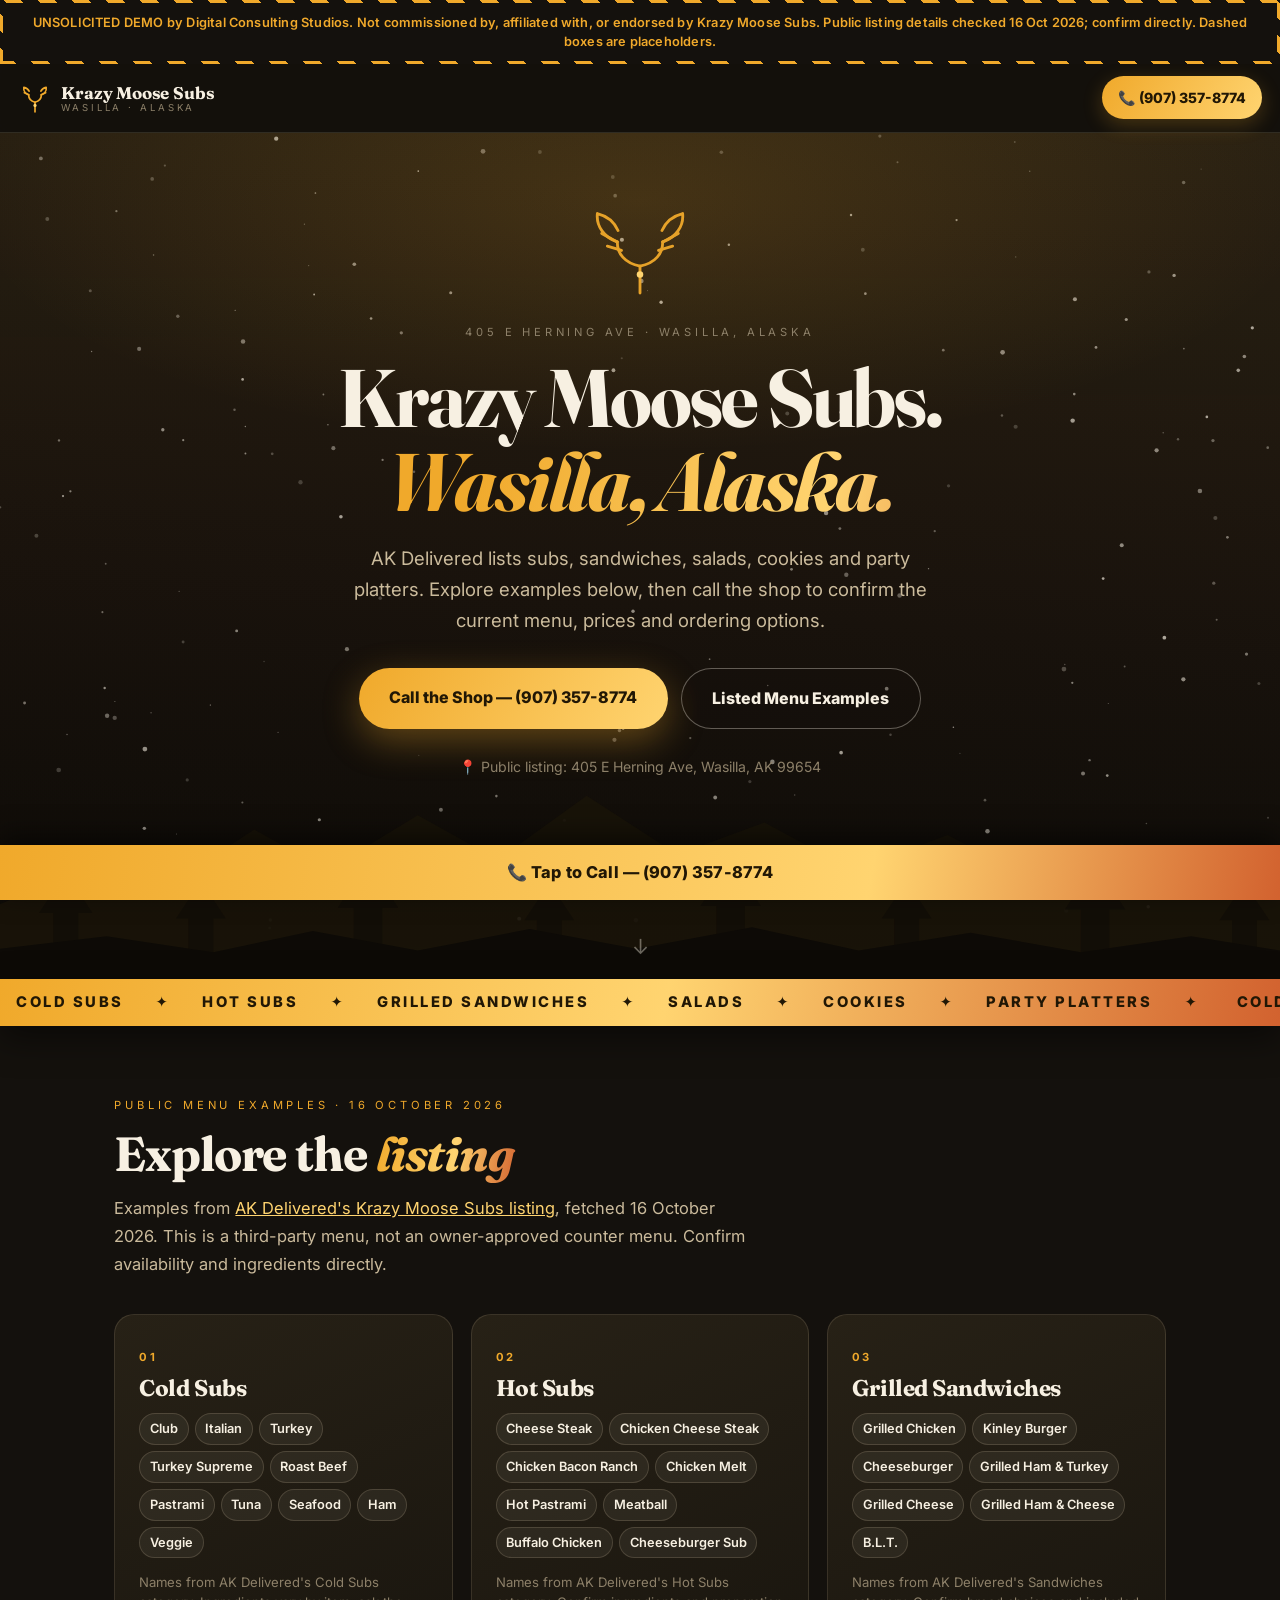
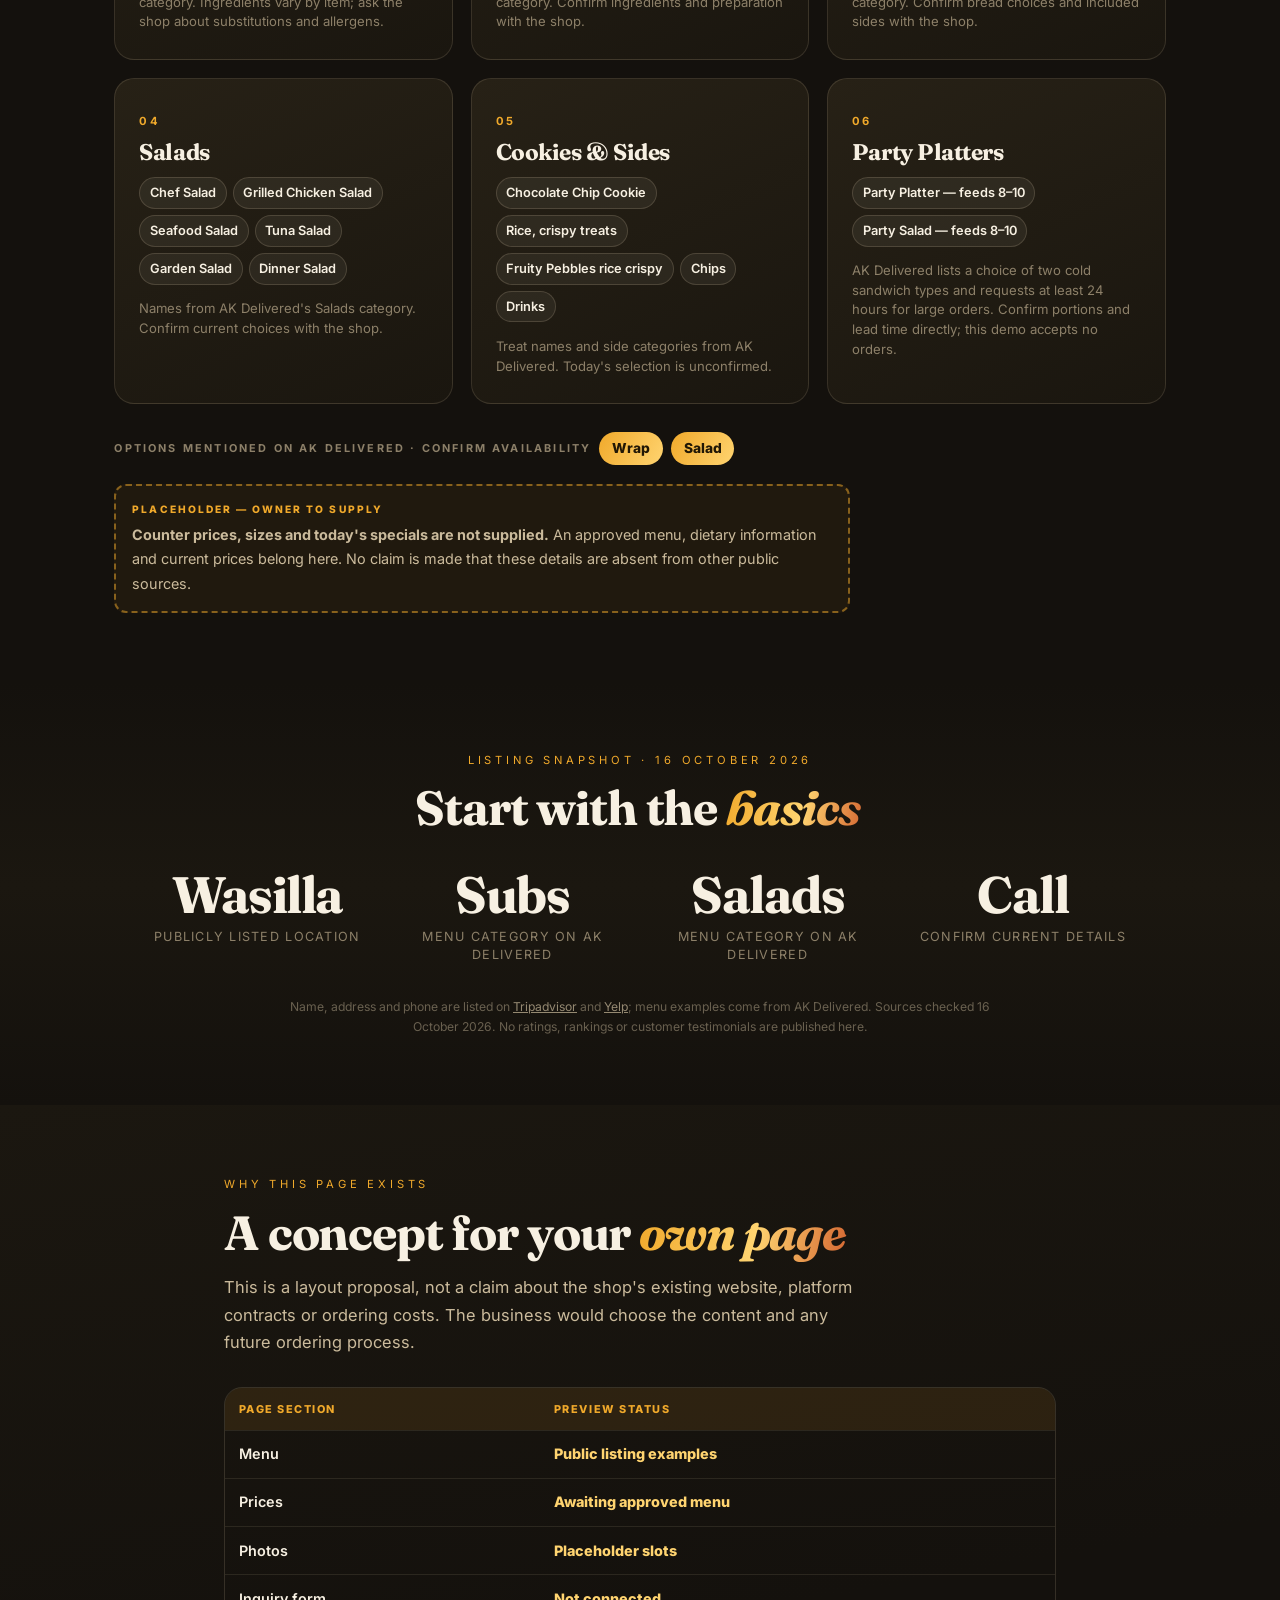
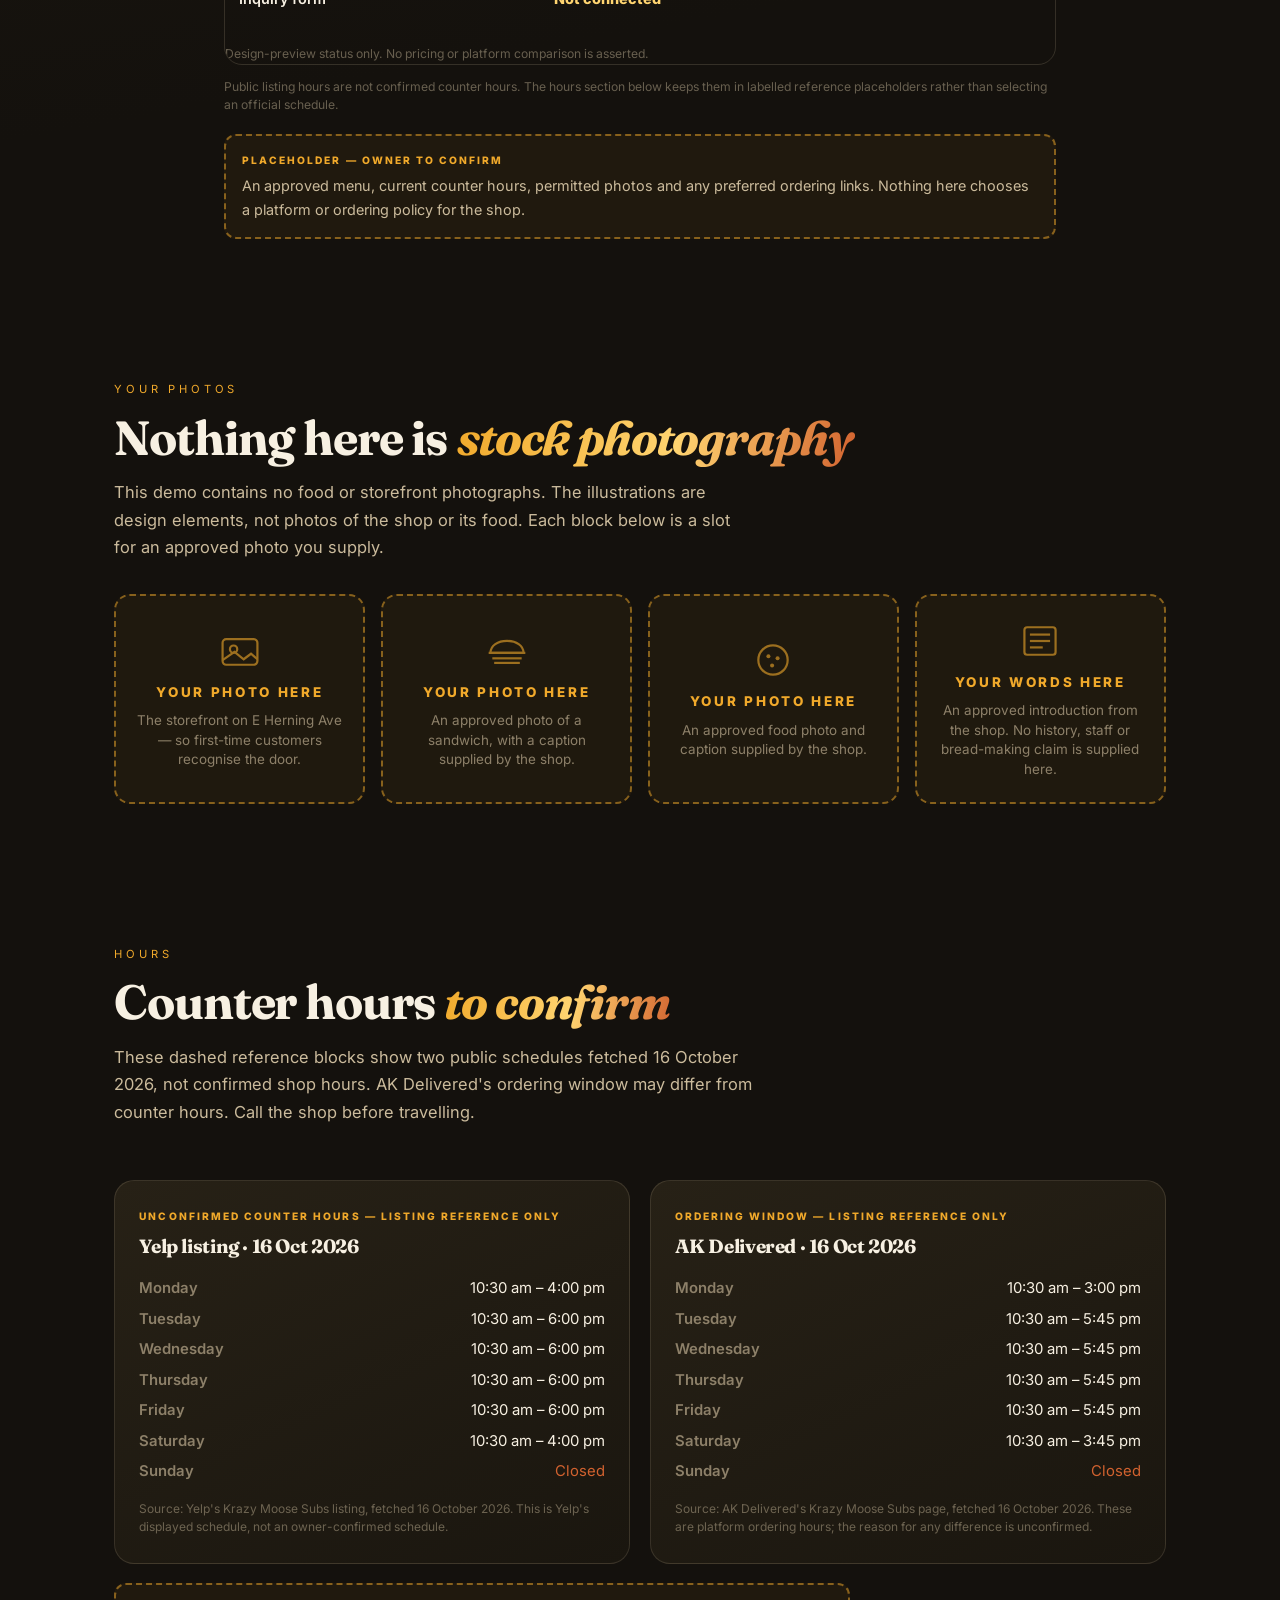
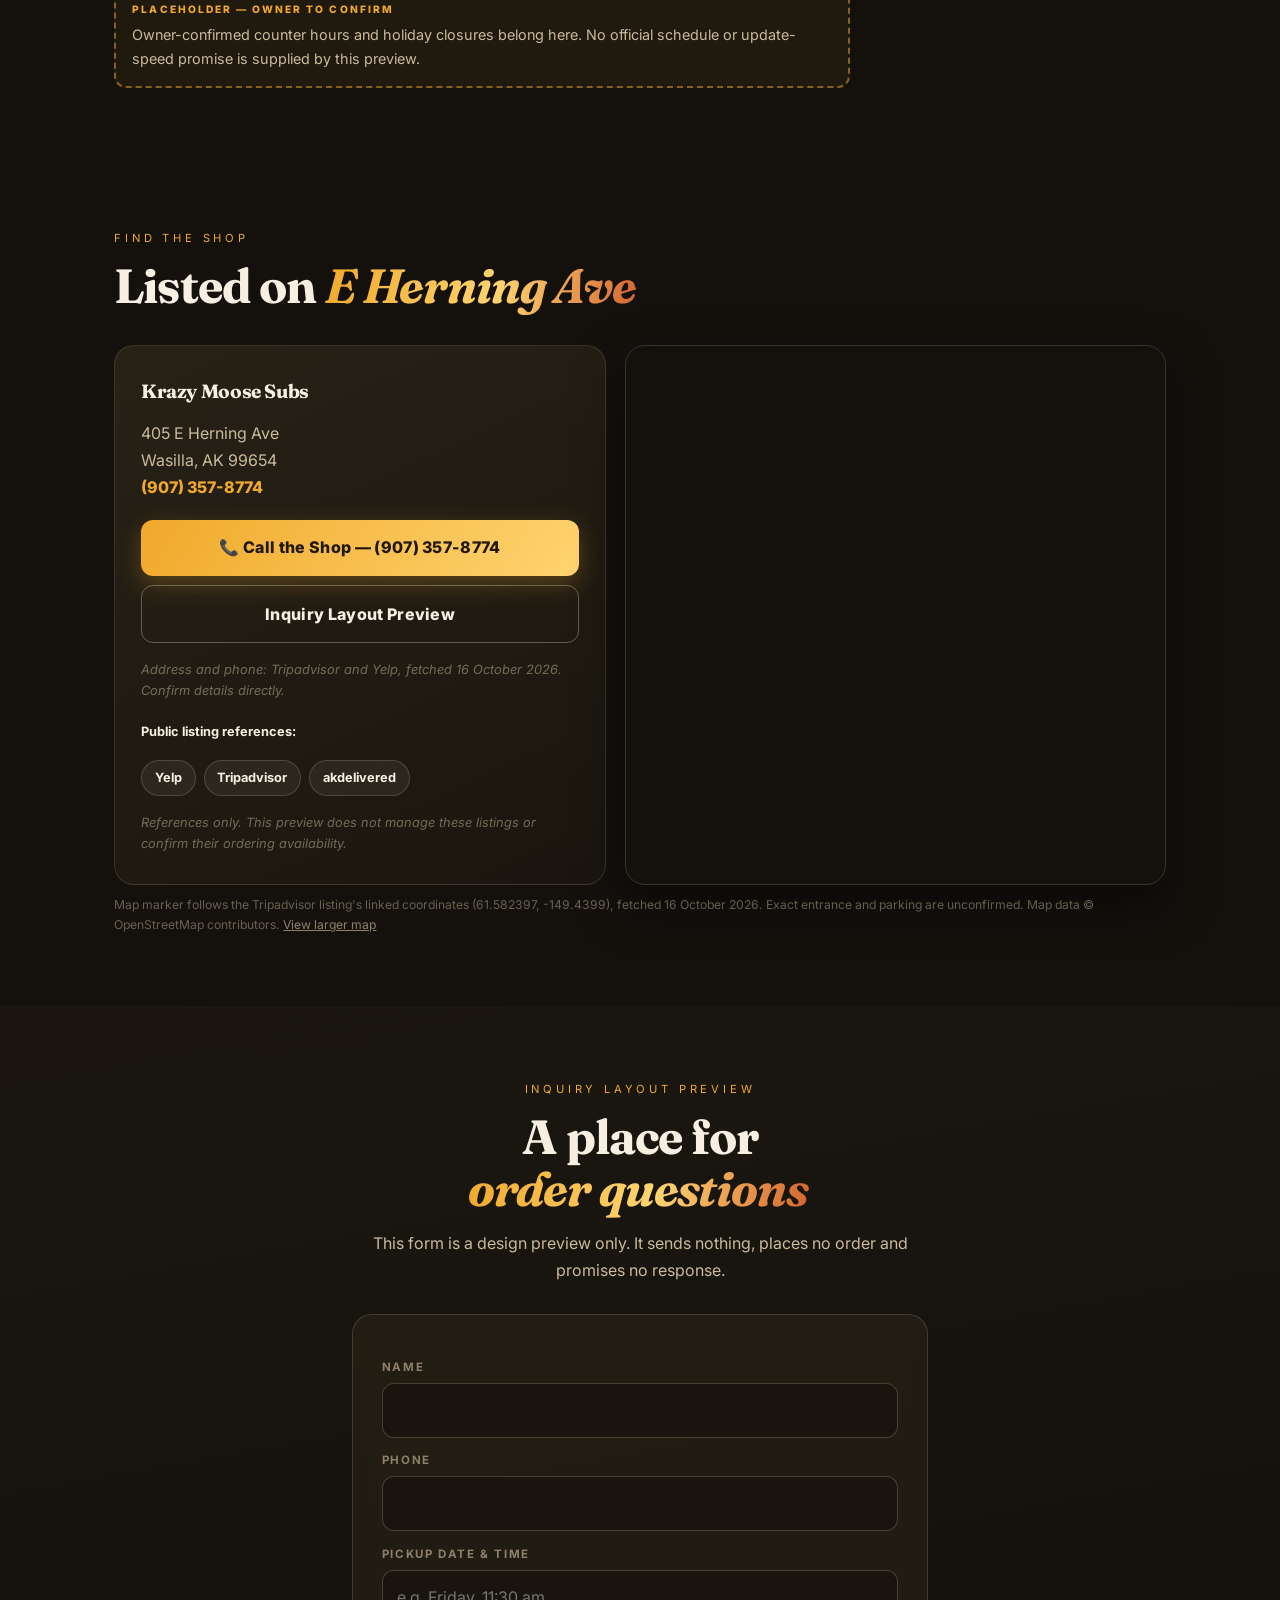
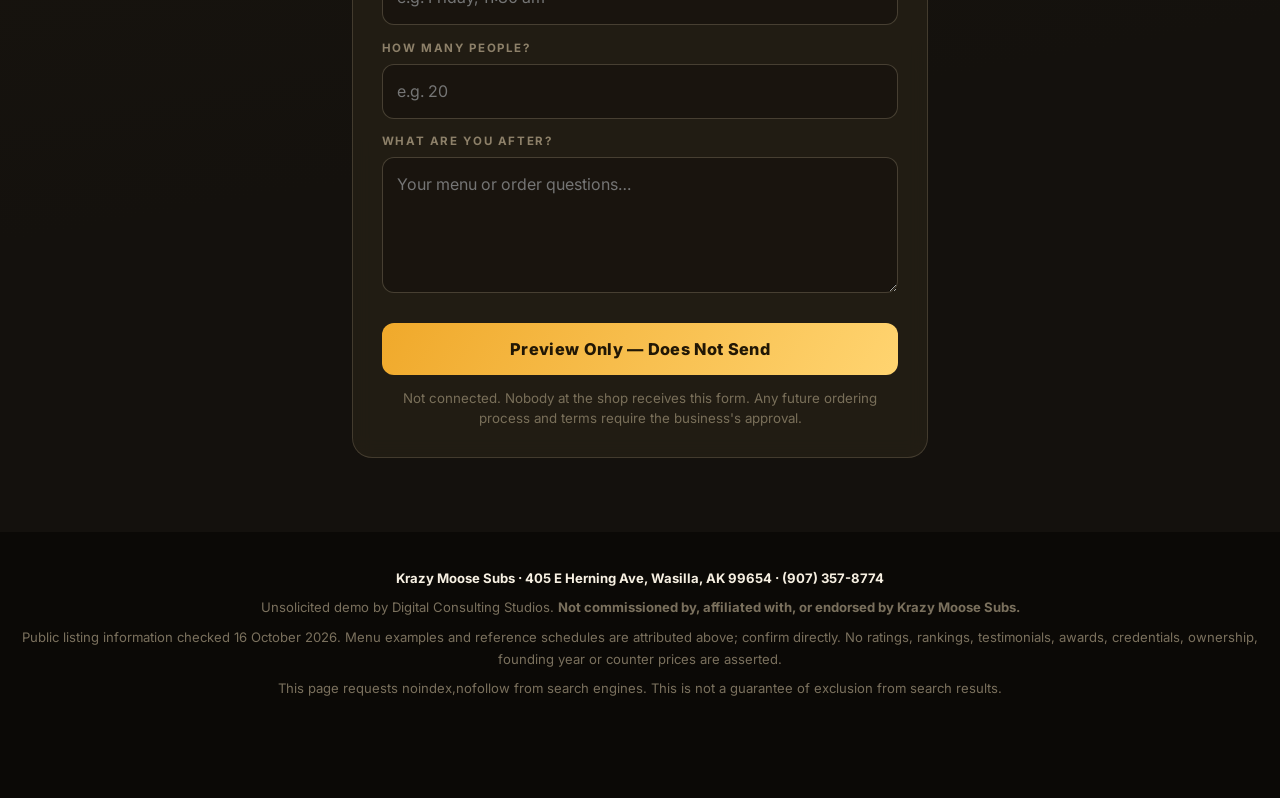
==== commit f664a1ee: "fix: ground demo claims in fetched public listings" ====
--- a/index.html
+++ b/index.html
@@ -3,9 +3,9 @@
 <head>
 <meta charset="UTF-8">
 <meta name="viewport" content="width=device-width, initial-scale=1.0">
-<meta name="robots" content="noindex,nofollow"><!-- DEMO: keep noindex until commissioned -->
+<meta name="robots" content="noindex,nofollow">
 <title>Krazy Moose Subs — Wasilla, Alaska | DEMO PREVIEW</title>
-<meta name="description" content="DEMO website concept for Krazy Moose Subs, 405 E Herning Ave, Wasilla Alaska — hot and cold subs, grilled sandwiches, salads, cookies and party platters. Call (907) 357-8774.">
+<meta name="description" content="Unsolicited demo for Krazy Moose Subs, 405 E Herning Ave, Wasilla, Alaska. Public listing information checked 16 October 2026; confirm menu, prices and hours directly. Not an official business website.">
 <meta name="theme-color" content="#14110d">
 <link rel="preconnect" href="https://fonts.googleapis.com">
 <link rel="preconnect" href="https://fonts.gstatic.com" crossorigin>
@@ -234,7 +234,7 @@
 </head>
 <body>
 
-<div class="demo-banner"><p>UNSOLICITED DEMO PREVIEW — built for Krazy Moose Subs by Digital Consulting Studios. NOT commissioned by, affiliated with, or endorsed by the business. Every detail below came from public listings; dashed boxes are placeholders, not claims.</p></div>
+<div class="demo-banner"><p>UNSOLICITED DEMO by Digital Consulting Studios. Not commissioned by, affiliated with, or endorsed by Krazy Moose Subs. Public listing details checked 16 Oct 2026; confirm directly. Dashed boxes are placeholders.</p></div>
 
 <header>
   <div class="brand">
@@ -273,13 +273,13 @@
   </div>
 
   <p class="kicker">405 E Herning Ave · Wasilla, Alaska</p>
-  <h1>The sub shop <span class="glow">Wasilla picks first.</span></h1>
-  <p class="sub">Hot subs, cold subs, grilled sandwiches, salads and cookies the size of your hand &mdash; built to order on E Herning Ave. Ranked <strong>#1 of 95 Wasilla restaurants on TripAdvisor</strong>. Call the shop and order straight from the counter.</p>
+  <h1>Krazy Moose Subs. <span class="glow">Wasilla, Alaska.</span></h1>
+  <p class="sub">AK Delivered lists subs, sandwiches, salads, cookies and party platters. Explore examples below, then call the shop to confirm the current menu, prices and ordering options.</p>
   <div class="cta-row">
-    <a class="cta primary" data-magnet href="tel:+19073578774">Call to Order &mdash; (907) 357-8774</a>
-    <a class="cta ghost" data-magnet href="#menu">See the Menu</a>
-  </div>
-  <p class="pin">&#128205; 405 E Herning Ave, Wasilla, AK 99654 &middot; Locally owned &middot; Call-ahead pickup</p>
+    <a class="cta primary" data-magnet href="tel:+19073578774">Call the Shop &mdash; (907) 357-8774</a>
+    <a class="cta ghost" data-magnet href="#menu">Listed Menu Examples</a>
+  </div>
+  <p class="pin">&#128205; Public listing: 405 E Herning Ave, Wasilla, AK 99654</p>
 
   <div class="ridge" aria-hidden="true">
     <svg viewBox="0 0 1440 280" preserveAspectRatio="none">
@@ -305,9 +305,9 @@
 </div></div>
 
 <section id="menu">
-  <p class="sec-kicker reveal">The Menu</p>
-  <h2 class="reveal">Built to order, <em>5&Prime; to 20&Prime;</em></h2>
-  <p class="lede reveal">Every sub comes your size &mdash; or as a wrap, or as a salad. The lineup below is transcribed exactly from Krazy Moose Subs' own published ordering menu; no items have been invented or renamed.</p>
+  <p class="sec-kicker reveal">Public menu examples · 16 October 2026</p>
+  <h2 class="reveal">Explore the <em>listing</em></h2>
+  <p class="lede reveal">Examples from <a href="https://www.akdelivered.com/order/restaurant/krazy-moose-subs--partnered-menu/58" target="_blank" rel="noopener">AK Delivered's Krazy Moose Subs listing</a>, fetched 16 October 2026. This is a third-party menu, not an owner-approved counter menu. Confirm availability and ingredients directly.</p>
 
   <div class="menu-grid">
     <div class="mcard reveal">
@@ -315,9 +315,9 @@
       <h3>Cold Subs</h3>
       <ul>
         <li>Club</li><li>Italian</li><li>Turkey</li><li>Turkey Supreme</li><li>Roast Beef</li>
-        <li>Pastrami</li><li>Tuna</li><li>Seafood</li><li>Ham</li><li>Veggie</li><li>B.L.T.</li>
+        <li>Pastrami</li><li>Tuna</li><li>Seafood</li><li>Ham</li><li>Veggie</li>
       </ul>
-      <p class="note">Mayo, provolone or Swiss, tomato, onion, lettuce, spices and dressing &mdash; as listed on their own menu.</p>
+      <p class="note">Names from AK Delivered's Cold Subs category. Ingredients vary by item; ask the shop about substitutions and allergens.</p>
     </div>
 
     <div class="mcard reveal d1">
@@ -327,7 +327,7 @@
         <li>Cheese Steak</li><li>Chicken Cheese Steak</li><li>Chicken Bacon Ranch</li><li>Chicken Melt</li>
         <li>Hot Pastrami</li><li>Meatball</li><li>Buffalo Chicken</li><li>Cheeseburger Sub</li>
       </ul>
-      <p class="note">Grilled onions, green onions, green peppers and mushrooms on the Cheese Steak; sauerkraut and 1000 Island on the Hot Pastrami.</p>
+      <p class="note">Names from AK Delivered's Hot Subs category. Confirm ingredients and preparation with the shop.</p>
     </div>
 
     <div class="mcard reveal d2">
@@ -337,25 +337,25 @@
         <li>Grilled Chicken</li><li>Kinley Burger</li><li>Cheeseburger</li><li>Grilled Ham &amp; Turkey</li>
         <li>Grilled Cheese</li><li>Grilled Ham &amp; Cheese</li><li>B.L.T.</li>
       </ul>
-      <p class="note">Served on sourdough or Texas toast with a pickle and a bag of chips, per their published menu.</p>
+      <p class="note">Names from AK Delivered's Sandwiches category. Confirm bread choices and included sides with the shop.</p>
     </div>
 
     <div class="mcard reveal">
       <span class="num">04</span>
       <h3>Salads</h3>
       <ul>
-        <li>Chef</li><li>Grilled Chicken</li><li>Seafood</li><li>Tuna</li><li>Garden</li><li>Dinner Salad</li>
+        <li>Chef Salad</li><li>Grilled Chicken Salad</li><li>Seafood Salad</li><li>Tuna Salad</li><li>Garden Salad</li><li>Dinner Salad</li>
       </ul>
-      <p class="note">Any sub can also be made as a salad.</p>
+      <p class="note">Names from AK Delivered's Salads category. Confirm current choices with the shop.</p>
     </div>
 
     <div class="mcard reveal d1">
       <span class="num">05</span>
       <h3>Cookies &amp; Sides</h3>
       <ul>
-        <li>Chocolate Chip Cookie</li><li>Rice Crispy Treat</li><li>Fruity Pebbles Rice Crispy</li><li>Chips</li><li>Drinks</li>
+        <li>Chocolate Chip Cookie</li><li>Rice, crispy treats</li><li>Fruity Pebbles rice crispy</li><li>Chips</li><li>Drinks</li>
       </ul>
-      <p class="note">Cookie and treat varieties are taken from the published menu. Daily specials and seasonal cookie flavors are not published anywhere &mdash; see the placeholder below.</p>
+      <p class="note">Treat names and side categories from AK Delivered. Today's selection is unconfirmed.</p>
     </div>
 
     <div class="mcard reveal d2">
@@ -364,57 +364,57 @@
       <ul>
         <li>Party Platter &mdash; feeds 8&ndash;10</li><li>Party Salad &mdash; feeds 8&ndash;10</li>
       </ul>
-      <p class="note">Choose two cold sandwich types. Their menu states: <em>place all large orders a minimum of 24 hours in advance.</em></p>
+      <p class="note">AK Delivered lists a choice of two cold sandwich types and requests at least 24 hours for large orders. Confirm portions and lead time directly; this demo accepts no orders.</p>
     </div>
   </div>
 
   <div class="sizes reveal">
-    <span class="lbl">Choose your size</span>
-    <span class="size">5&Prime;</span><span class="size">10&Prime;</span><span class="size">20&Prime;</span><span class="size">Wrap</span><span class="size">Salad</span>
+    <span class="lbl">Options mentioned on AK Delivered · confirm availability</span>
+    <span class="size">Wrap</span><span class="size">Salad</span>
   </div>
 
   <div class="ph-box reveal" style="max-width:46rem">
     <span class="lbl">Placeholder &mdash; owner to supply</span>
-    <p><strong>Prices are deliberately not shown.</strong> The delivery apps each publish a different price for the same sandwich (see below), so none of them can be presented as the shop's real counter price. Daily specials, soups and seasonal cookie flavors are also not published anywhere public. The owner supplies the real numbers before this page goes live.</p>
+    <p><strong>Counter prices, sizes and today's specials are not supplied.</strong> An approved menu, dietary information and current prices belong here. No claim is made that these details are absent from other public sources.</p>
   </div>
 </section>
 
 <div class="trust">
-  <p class="sec-kicker reveal">What the reviews say</p>
-  <h2 class="reveal">Already the <em>top-rated</em> sub shop in town</h2>
+  <p class="sec-kicker reveal">Listing snapshot · 16 October 2026</p>
+  <h2 class="reveal">Start with the <em>basics</em></h2>
   <div class="trust-wrap">
-    <div class="trust-item reveal"><div class="big"><span class="accent">#1</span></div><p>of 95 Wasilla restaurants &mdash; TripAdvisor</p></div>
-    <div class="trust-item reveal d1"><div class="big">4.6<span class="accent">&#9733;</span></div><p>248 TripAdvisor reviews</p></div>
-    <div class="trust-item reveal d2"><div class="big">4.3<span class="accent">&#9733;</span></div><p>207 Yelp reviews</p></div>
-    <div class="trust-item reveal d3"><div class="big"><span class="accent">1</span> call</div><p>Straight to the counter &mdash; no app in between</p></div>
-  </div>
-  <p class="trust-src reveal">Ratings and rankings above are the published aggregate scores of <a href="https://www.tripadvisor.com/Restaurants-g31161-Wasilla_Alaska.html" target="_blank" rel="noopener">TripAdvisor</a> and <a href="https://www.yelp.com/biz/krazy-moose-subs-wasilla" target="_blank" rel="noopener">Yelp</a>, cited with their sources and recorded at the time this demo was built &mdash; live figures move. <strong>No customer quote, testimonial, award, certification or founding year appears anywhere on this page</strong>, because none could be verified as the business's own words. Those are for the owner to add.</p>
+    <div class="trust-item reveal"><div class="big">Wasilla</div><p>Publicly listed location</p></div>
+    <div class="trust-item reveal d1"><div class="big">Subs</div><p>Menu category on AK Delivered</p></div>
+    <div class="trust-item reveal d2"><div class="big">Salads</div><p>Menu category on AK Delivered</p></div>
+    <div class="trust-item reveal d3"><div class="big">Call</div><p>Confirm current details</p></div>
+  </div>
+  <p class="trust-src reveal">Name, address and phone are listed on <a href="https://www.tripadvisor.com/Restaurant_Review-g31161-d2049653-Reviews-Krazy_Moose_Subs-Wasilla_Alaska.html" target="_blank" rel="noopener">Tripadvisor</a> and <a href="https://www.yelp.com/biz/krazy-moose-subs-wasilla" target="_blank" rel="noopener">Yelp</a>; menu examples come from AK Delivered. Sources checked 16 October 2026. No ratings, rankings or customer testimonials are published here.</p>
 </div>
 
 <div class="own">
   <div class="own-in">
     <p class="sec-kicker reveal">Why this page exists</p>
-    <h2 class="reveal">Right now you rent your <em>order button</em></h2>
-    <p class="lede reveal">Krazy Moose Subs has no website of its own. A customer searching for you lands on Facebook, Yelp, TripAdvisor, order.online, akdelivered.com, DoorDash or Uber Eats &mdash; every one of them a page you do not control, and most of them taking a cut of the order. One consequence is visible in public: the same sandwich is listed at a different price on every platform.</p>
+    <h2 class="reveal">A concept for your <em>own page</em></h2>
+    <p class="lede reveal">This is a layout proposal, not a claim about the shop's existing website, platform contracts or ordering costs. The business would choose the content and any future ordering process.</p>
 
     <div class="cmp reveal d1">
       <table>
-        <caption class="src-note" style="text-align:left;caption-side:bottom;padding-top:.6rem">Prices as publicly listed by each platform for a 10&Prime; Cheese Steak at the time this demo was built. These are the platforms' listed figures, not the shop's counter price &mdash; which is exactly the problem.</caption>
-        <thead><tr><th>Where a customer orders</th><th>Listed price, 10&Prime; Cheese Steak</th></tr></thead>
+        <caption class="src-note" style="text-align:left;caption-side:bottom;padding-top:.6rem">Design-preview status only. No pricing or platform comparison is asserted.</caption>
+        <thead><tr><th>Page section</th><th>Preview status</th></tr></thead>
         <tbody>
-          <tr><td>order.online</td><td class="hi">$16.45</td></tr>
-          <tr><td>Uber Eats</td><td class="hi">$18.95</td></tr>
-          <tr><td>DoorDash</td><td class="hi">$19.45</td></tr>
-          <tr><td>Calling (907) 357-8774</td><td class="hi">The shop's own price</td></tr>
+          <tr><td>Menu</td><td class="hi">Public listing examples</td></tr>
+          <tr><td>Prices</td><td class="hi">Awaiting approved menu</td></tr>
+          <tr><td>Photos</td><td class="hi">Placeholder slots</td></tr>
+          <tr><td>Inquiry form</td><td class="hi">Not connected</td></tr>
         </tbody>
       </table>
     </div>
 
-    <p class="src-note reveal">The same split shows up in your <strong>hours</strong>: Yelp publishes one schedule, akdelivered.com publishes a shorter one, and order.online publishes a third. A customer can read any of the three and show up to a locked door. A page you own fixes that with one edit.</p>
+    <p class="src-note reveal">Public listing hours are not confirmed counter hours. The hours section below keeps them in labelled reference placeholders rather than selecting an official schedule.</p>
 
     <div class="ph-box reveal">
       <span class="lbl">Placeholder &mdash; owner to confirm</span>
-      <p>Which platforms you actually want to keep, whether delivery stays on, and what your real counter prices are. Nothing here has been decided for you.</p>
+      <p>An approved menu, current counter hours, permitted photos and any preferred ordering links. Nothing here chooses a platform or ordering policy for the shop.</p>
     </div>
   </div>
 </div>
@@ -422,7 +422,7 @@
 <section id="photos">
   <p class="sec-kicker reveal">Your photos</p>
   <h2 class="reveal">Nothing here is <em>stock photography</em></h2>
-  <p class="lede reveal">This demo ships with zero images of food or of your shop. No stock photo of somebody else's sandwich is going to pretend to be yours. Each block below is a slot for a real photo you supply.</p>
+  <p class="lede reveal">This demo contains no food or storefront photographs. The illustrations are design elements, not photos of the shop or its food. Each block below is a slot for an approved photo you supply.</p>
   <div class="photo-grid">
     <div class="photo-ph reveal">
       <svg viewBox="0 0 48 48" fill="none" stroke="#f0a92b" stroke-width="2.4" aria-hidden="true"><rect x="5" y="11" width="38" height="28" rx="4"/><circle cx="17" cy="22" r="4"/><path d="M5 34 L18 25 L28 33 L36 27 L43 33"/></svg>
@@ -432,28 +432,29 @@
     <div class="photo-ph reveal d1">
       <svg viewBox="0 0 48 48" fill="none" stroke="#f0a92b" stroke-width="2.4" aria-hidden="true"><path d="M6 26 C6 18 14 13 24 13 C34 13 42 18 42 26 Z"/><path d="M4 26 H44"/><path d="M8 32 H40"/><path d="M10 37 H38"/></svg>
       <span class="big">Your photo here</span>
-      <span class="cap">A real 10&Prime; sub, cut and open. The single highest-converting image a sub shop can own.</span>
+      <span class="cap">An approved photo of a sandwich, with a caption supplied by the shop.</span>
     </div>
     <div class="photo-ph reveal d2">
       <svg viewBox="0 0 48 48" fill="none" stroke="#f0a92b" stroke-width="2.4" aria-hidden="true"><circle cx="24" cy="24" r="16"/><circle cx="19" cy="20" r="2.2" fill="#f0a92b" stroke="none"/><circle cx="29" cy="22" r="2.2" fill="#f0a92b" stroke="none"/><circle cx="23" cy="30" r="2.2" fill="#f0a92b" stroke="none"/></svg>
       <span class="big">Your photo here</span>
-      <span class="cap">The cookies. Reviewers bring them up constantly; there is no photo of them on any page you control.</span>
+      <span class="cap">An approved food photo and caption supplied by the shop.</span>
     </div>
     <div class="photo-ph reveal">
       <svg viewBox="0 0 48 48" fill="none" stroke="#f0a92b" stroke-width="2.4" aria-hidden="true"><rect x="7" y="9" width="34" height="30" rx="3"/><path d="M13 17 H35"/><path d="M13 24 H35"/><path d="M13 31 H27"/></svg>
       <span class="big">Your words here</span>
-      <span class="cap">The shop's own story &mdash; how long you've been on this corner, who bakes the bread. Not invented here.</span>
+      <span class="cap">An approved introduction from the shop. No history, staff or bread-making claim is supplied here.</span>
     </div>
   </div>
 </section>
 
 <section id="hours">
   <p class="sec-kicker reveal">Hours</p>
-  <h2 class="reveal">Three platforms, <em>three schedules</em></h2>
-  <p class="lede reveal">Both columns below are copied from public listings, with the source named. They do not agree. Until the owner confirms which is right, this page shows both rather than guessing.</p>
+  <h2 class="reveal">Counter hours <em>to confirm</em></h2>
+  <p class="lede reveal">These dashed reference blocks show two public schedules fetched 16 October 2026, not confirmed shop hours. AK Delivered's ordering window may differ from counter hours. Call the shop before travelling.</p>
   <div class="hours-grid">
-    <div class="hcard reveal">
-      <h3>As published on Yelp</h3>
+    <div class="hcard ph-box reveal">
+      <span class="lbl">Unconfirmed counter hours — listing reference only</span>
+      <h3>Yelp listing · 16 Oct 2026</h3>
       <dl>
         <dt>Monday</dt><dd>10:30 am &ndash; 4:00 pm</dd>
         <dt>Tuesday</dt><dd>10:30 am &ndash; 6:00 pm</dd>
@@ -463,10 +464,11 @@
         <dt>Saturday</dt><dd>10:30 am &ndash; 4:00 pm</dd>
         <dt>Sunday</dt><dd class="closed">Closed</dd>
       </dl>
-      <p class="srcline">Source: the Krazy Moose Subs listing on Yelp. Monday and Tuesday were independently re-checked; the rest of the week is Yelp's figure only.</p>
-    </div>
-    <div class="hcard reveal d1">
-      <h3>As published on akdelivered.com</h3>
+      <p class="srcline">Source: Yelp's Krazy Moose Subs listing, fetched 16 October 2026. This is Yelp's displayed schedule, not an owner-confirmed schedule.</p>
+    </div>
+    <div class="hcard ph-box reveal d1">
+      <span class="lbl">Ordering window — listing reference only</span>
+      <h3>AK Delivered · 16 Oct 2026</h3>
       <dl>
         <dt>Monday</dt><dd>10:30 am &ndash; 3:00 pm</dd>
         <dt>Tuesday</dt><dd>10:30 am &ndash; 5:45 pm</dd>
@@ -476,70 +478,68 @@
         <dt>Saturday</dt><dd>10:30 am &ndash; 3:45 pm</dd>
         <dt>Sunday</dt><dd class="closed">Closed</dd>
       </dl>
-      <p class="srcline">Source: akdelivered.com ordering page. These are that platform's <em>ordering</em> hours, which may be deliberately shorter than the counter's. order.online publishes a third window (10:00 am &ndash; 5:55 pm).</p>
+      <p class="srcline">Source: AK Delivered's Krazy Moose Subs page, fetched 16 October 2026. These are platform ordering hours; the reason for any difference is unconfirmed.</p>
     </div>
   </div>
   <div class="ph-box reveal" style="max-width:46rem">
     <span class="lbl">Placeholder &mdash; owner to confirm</span>
-    <p>The real counter hours, holiday closures, and the lunch-rush window worth warning customers about. On the live site this becomes one authoritative set of hours that the owner can change in seconds &mdash; instead of six listings to chase.</p>
+    <p>Owner-confirmed counter hours and holiday closures belong here. No official schedule or update-speed promise is supplied by this preview.</p>
   </div>
 </section>
 
 <section id="find">
   <p class="sec-kicker reveal">Find the shop</p>
-  <h2 class="reveal">Right off <em>Main Street</em></h2>
+  <h2 class="reveal">Listed on <em>E Herning Ave</em></h2>
   <div class="find-grid">
     <div class="find-card reveal">
       <h3>Krazy Moose Subs</h3>
       <p class="addr">405 E Herning Ave<br>Wasilla, AK 99654<br><a href="tel:+19073578774">(907) 357-8774</a></p>
       <div class="order-links">
-        <a class="call" href="tel:+19073578774">&#128222; Call to Order &mdash; (907) 357-8774</a>
-        <a class="alt" href="#catering">&#127858; Ask about party platters</a>
+        <a class="call" href="tel:+19073578774">&#128222; Call the Shop &mdash; (907) 357-8774</a>
+        <a class="alt" href="#catering">Inquiry Layout Preview</a>
       </div>
-      <p class="note">Address and phone are taken from the business's public listings (Yelp, TripAdvisor, BBB and the delivery platforms all agree on both).</p>
-      <p class="note" style="font-style:normal;margin-top:1.2rem"><strong style="color:var(--cream)">Where the shop is listed today:</strong></p>
+      <p class="note">Address and phone: Tripadvisor and Yelp, fetched 16 October 2026. Confirm details directly.</p>
+      <p class="note" style="font-style:normal;margin-top:1.2rem"><strong style="color:var(--cream)">Public listing references:</strong></p>
       <div class="listing-chips">
-        <a href="https://www.facebook.com/p/Krazy-Moose-Subs-100063719252851" target="_blank" rel="noopener">Facebook</a>
+
         <a href="https://www.yelp.com/biz/krazy-moose-subs-wasilla" target="_blank" rel="noopener">Yelp</a>
-        <a href="https://www.tripadvisor.com/Restaurants-g31161-Wasilla_Alaska.html" target="_blank" rel="noopener">TripAdvisor</a>
-        <a href="https://order.online/store/krazy-moose-subs-wasilla-578608" target="_blank" rel="noopener">order.online</a>
+        <a href="https://www.tripadvisor.com/Restaurant_Review-g31161-d2049653-Reviews-Krazy_Moose_Subs-Wasilla_Alaska.html" target="_blank" rel="noopener">Tripadvisor</a>
         <a href="https://www.akdelivered.com/order/restaurant/krazy-moose-subs--partnered-menu/58" target="_blank" rel="noopener">akdelivered</a>
-        <a href="https://www.doordash.com/store/krazy-moose-subs-wasilla-578608/" target="_blank" rel="noopener">DoorDash</a>
+
       </div>
-      <p class="note">Those links are the shop's existing presence, shown as-is. This demo adds nothing to them and claims none of them.</p>
+      <p class="note">References only. This preview does not manage these listings or confirm their ordering availability.</p>
     </div>
     <div class="map-wrap reveal d1">
       <iframe title="Map — 405 E Herning Ave, Wasilla, Alaska"
-        src="https://www.openstreetmap.org/export/embed.html?bbox=-149.4504%2C61.5773%2C-149.4304%2C61.5873&amp;layer=mapnik&amp;marker=61.5823%2C-149.4404"
+        src="https://www.openstreetmap.org/export/embed.html?bbox=-149.4504%2C61.5773%2C-149.4304%2C61.5873&amp;layer=mapnik&amp;marker=61.582397%2C-149.4399"
         loading="lazy" referrerpolicy="no-referrer-when-downgrade"></iframe>
     </div>
   </div>
-  <p class="map-note reveal">Map pin is the published geocode for 405 E Herning Ave (approximately 61.5823, -149.4404) &mdash; owner to confirm the exact pin and parking entrance. Map data &copy; OpenStreetMap contributors. <a style="color:var(--stone)" href="https://www.openstreetmap.org/?mlat=61.5823&amp;mlon=-149.4404#map=16/61.5823/-149.4404" target="_blank" rel="noopener">View larger map</a></p>
+  <p class="map-note reveal">Map marker follows the Tripadvisor listing's linked coordinates (61.582397, -149.4399), fetched 16 October 2026. Exact entrance and parking are unconfirmed. Map data &copy; OpenStreetMap contributors. <a style="color:var(--stone)" href="https://www.openstreetmap.org/?mlat=61.582397&amp;mlon=-149.4399#map=16/61.582397/-149.4399" target="_blank" rel="noopener">View larger map</a></p>
 </section>
 
 <div class="book" id="catering">
   <div class="book-in">
-    <p class="sec-kicker reveal">Party platters &amp; big orders</p>
-    <h2 class="reveal">Feeding a <em>crew</em>?</h2>
-    <p class="reveal">Their published menu asks for large orders a minimum of 24 hours ahead. On the live site this form lands in the shop's inbox with the date, headcount and sandwich choices already written down &mdash; no phone tag during the lunch rush.</p>
-    <!-- DEMO: form disabled. On commission: action="https://formsubmit.co/OWNER_EMAIL" method="POST" -->
-    <form class="reveal d1" onsubmit="alert('Demo form \u2014 not connected. On the live site this goes straight to the shop\u2019s inbox.');return false">
+    <p class="sec-kicker reveal">Inquiry layout preview</p>
+    <h2 class="reveal">A place for <em>order questions</em></h2>
+    <p class="reveal">This form is a design preview only. It sends nothing, places no order and promises no response.</p>
+    <form class="reveal d1" onsubmit="alert('Demo only — nothing sent and no order placed.');return false">
       <label for="n">Name</label><input id="n" name="name" autocomplete="name" required>
       <label for="p">Phone</label><input id="p" name="phone" type="tel" autocomplete="tel" required>
       <label for="d">Pickup date &amp; time</label><input id="d" name="date" placeholder="e.g. Friday, 11:30 am">
       <label for="g">How many people?</label><input id="g" name="headcount" placeholder="e.g. 20">
-      <label for="m">What are you after?</label><textarea id="m" name="message" rows="4" placeholder="Two party platters, one Italian / one turkey, plus a party salad&hellip;" required></textarea>
-      <button type="submit">Send Order Request</button>
-      <small>Demo form &mdash; not connected to anything. Nobody at the shop receives this. The live version emails the owner directly, with no platform commission in between.</small>
+      <label for="m">What are you after?</label><textarea id="m" name="message" rows="4" placeholder="Your menu or order questions&hellip;" required></textarea>
+      <button type="submit">Preview Only — Does Not Send</button>
+      <small>Not connected. Nobody at the shop receives this form. Any future ordering process and terms require the business's approval.</small>
     </form>
   </div>
 </div>
 
 <footer>
   <p class="nap">Krazy Moose Subs &middot; 405 E Herning Ave, Wasilla, AK 99654 &middot; (907) 357-8774</p>
-  <p>DEMO concept site &mdash; an <strong>unsolicited preview</strong> built free of charge by Digital Consulting Studios, a Mat-Su web studio. <strong>Not commissioned by, affiliated with, or endorsed by Krazy Moose Subs.</strong></p>
-  <p>Business name, address, phone, menu items, hours and aggregate ratings were taken from public listings and are cited to their sources on this page. No testimonials, awards, certifications, staff names, founding year or counter prices are claimed. Every unconfirmed detail appears as a visible dashed placeholder.</p>
-  <p>Not indexed by search engines (noindex, nofollow) so this preview never competes with the business's own listings.</p>
+  <p>Unsolicited demo by Digital Consulting Studios. <strong>Not commissioned by, affiliated with, or endorsed by Krazy Moose Subs.</strong></p>
+  <p>Public listing information checked 16 October 2026. Menu examples and reference schedules are attributed above; confirm directly. No ratings, rankings, testimonials, awards, credentials, ownership, founding year or counter prices are asserted.</p>
+  <p>This page requests noindex,nofollow from search engines. This is not a guarantee of exclusion from search results.</p>
 </footer>
 
 <div class="sticky-call"><a href="tel:+19073578774">&#128222; Tap to Call &mdash; (907) 357-8774</a></div>
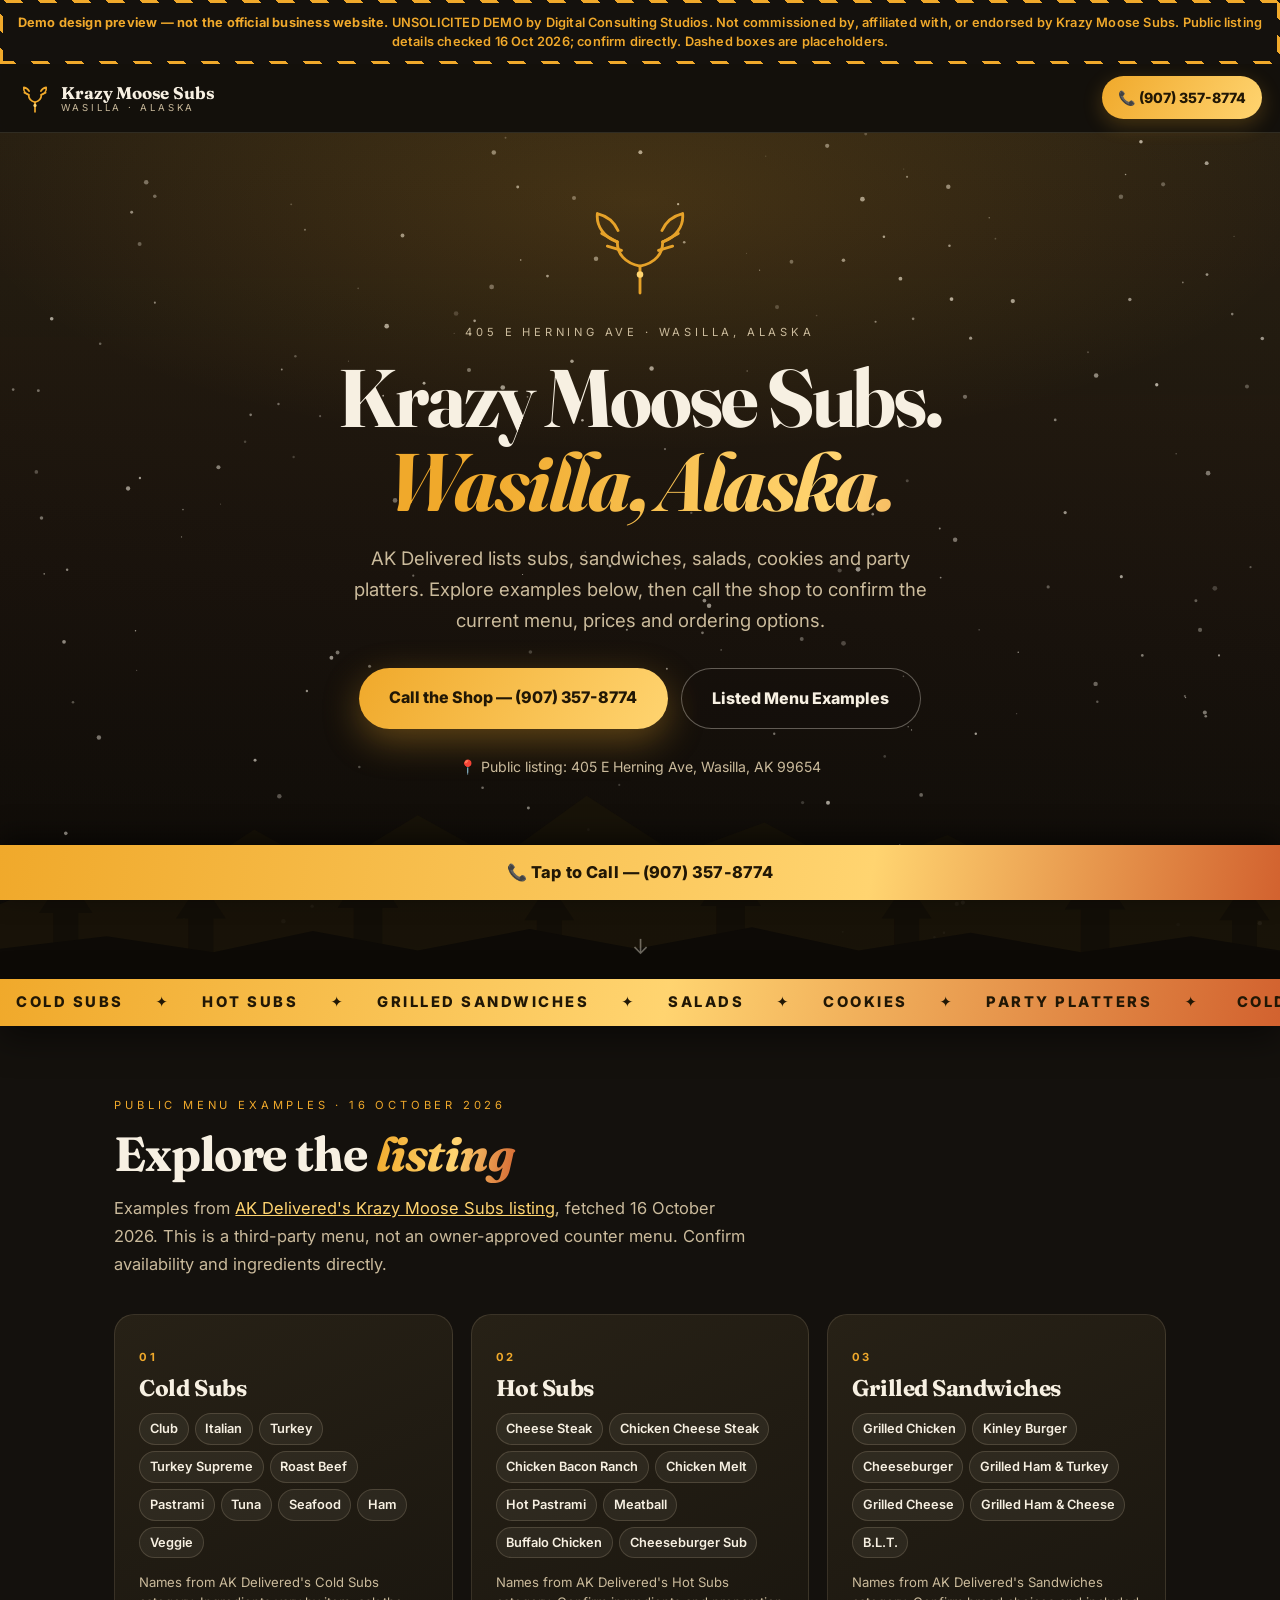
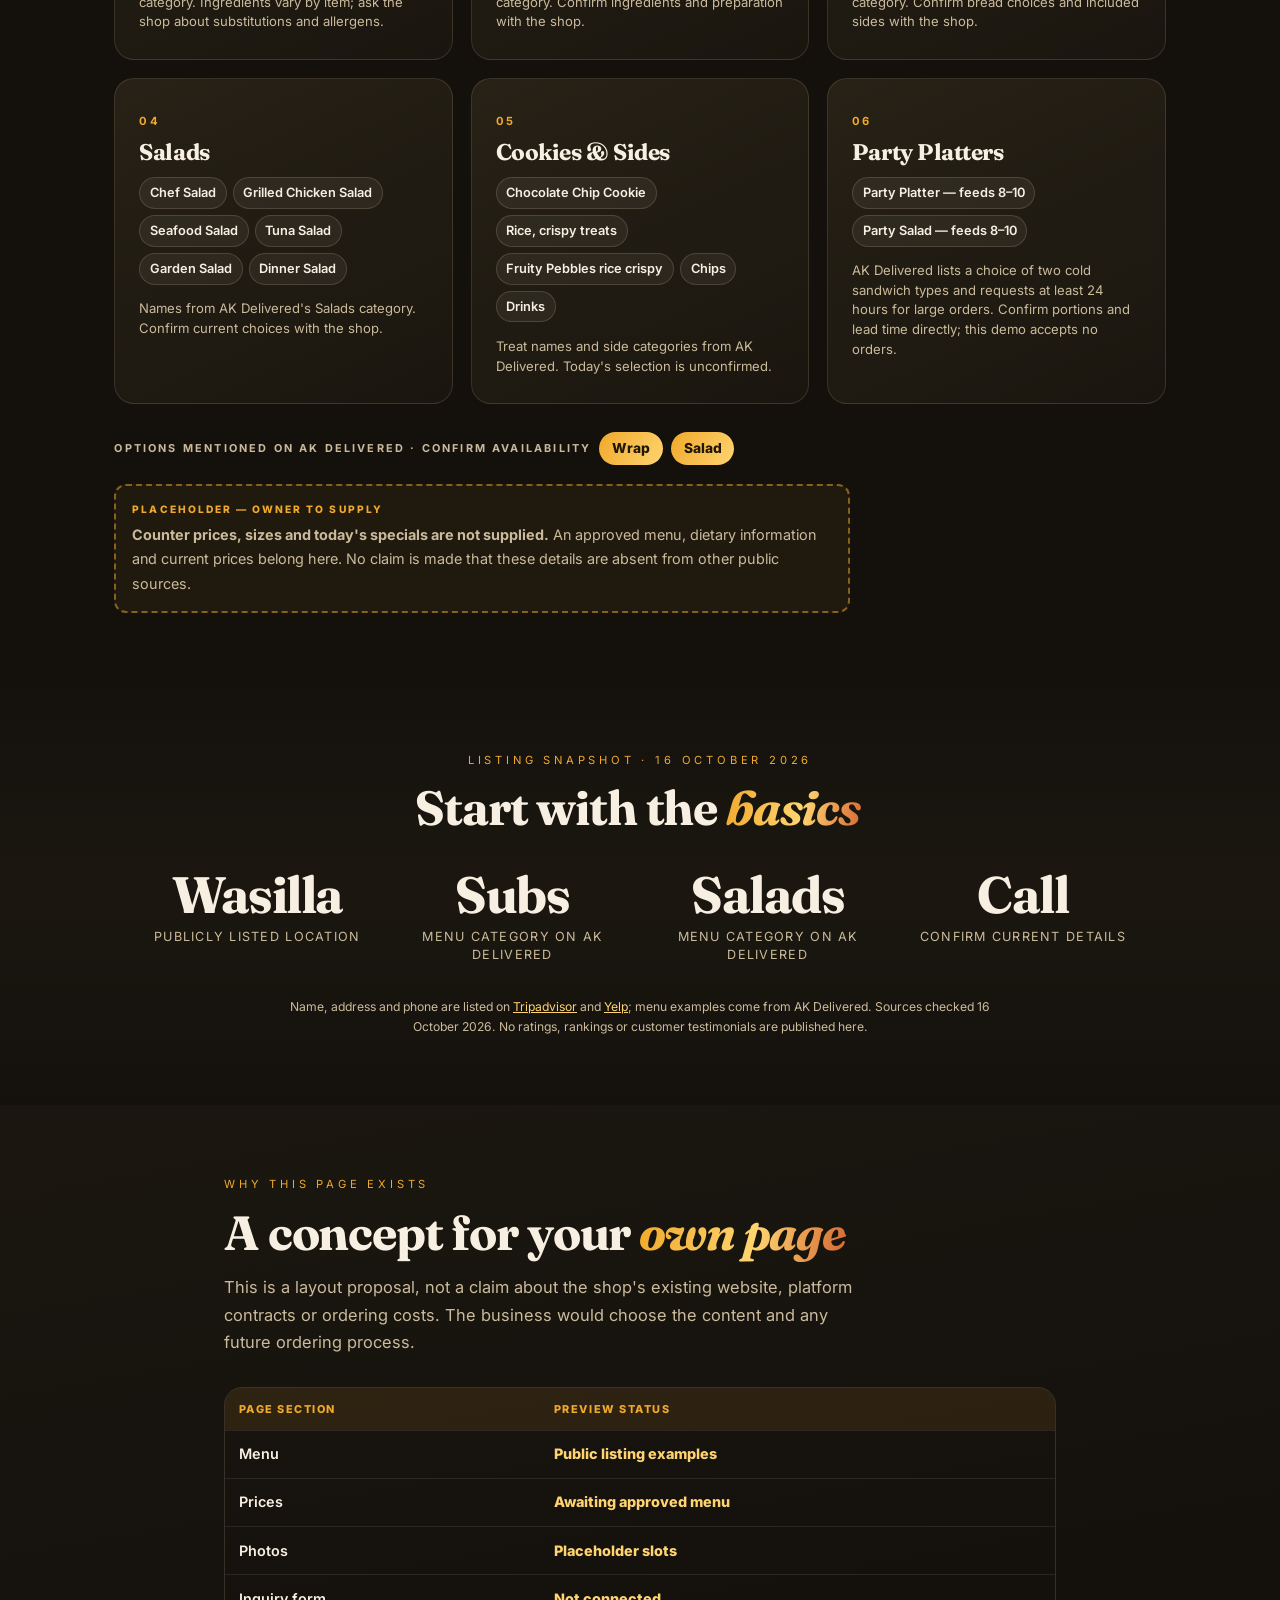
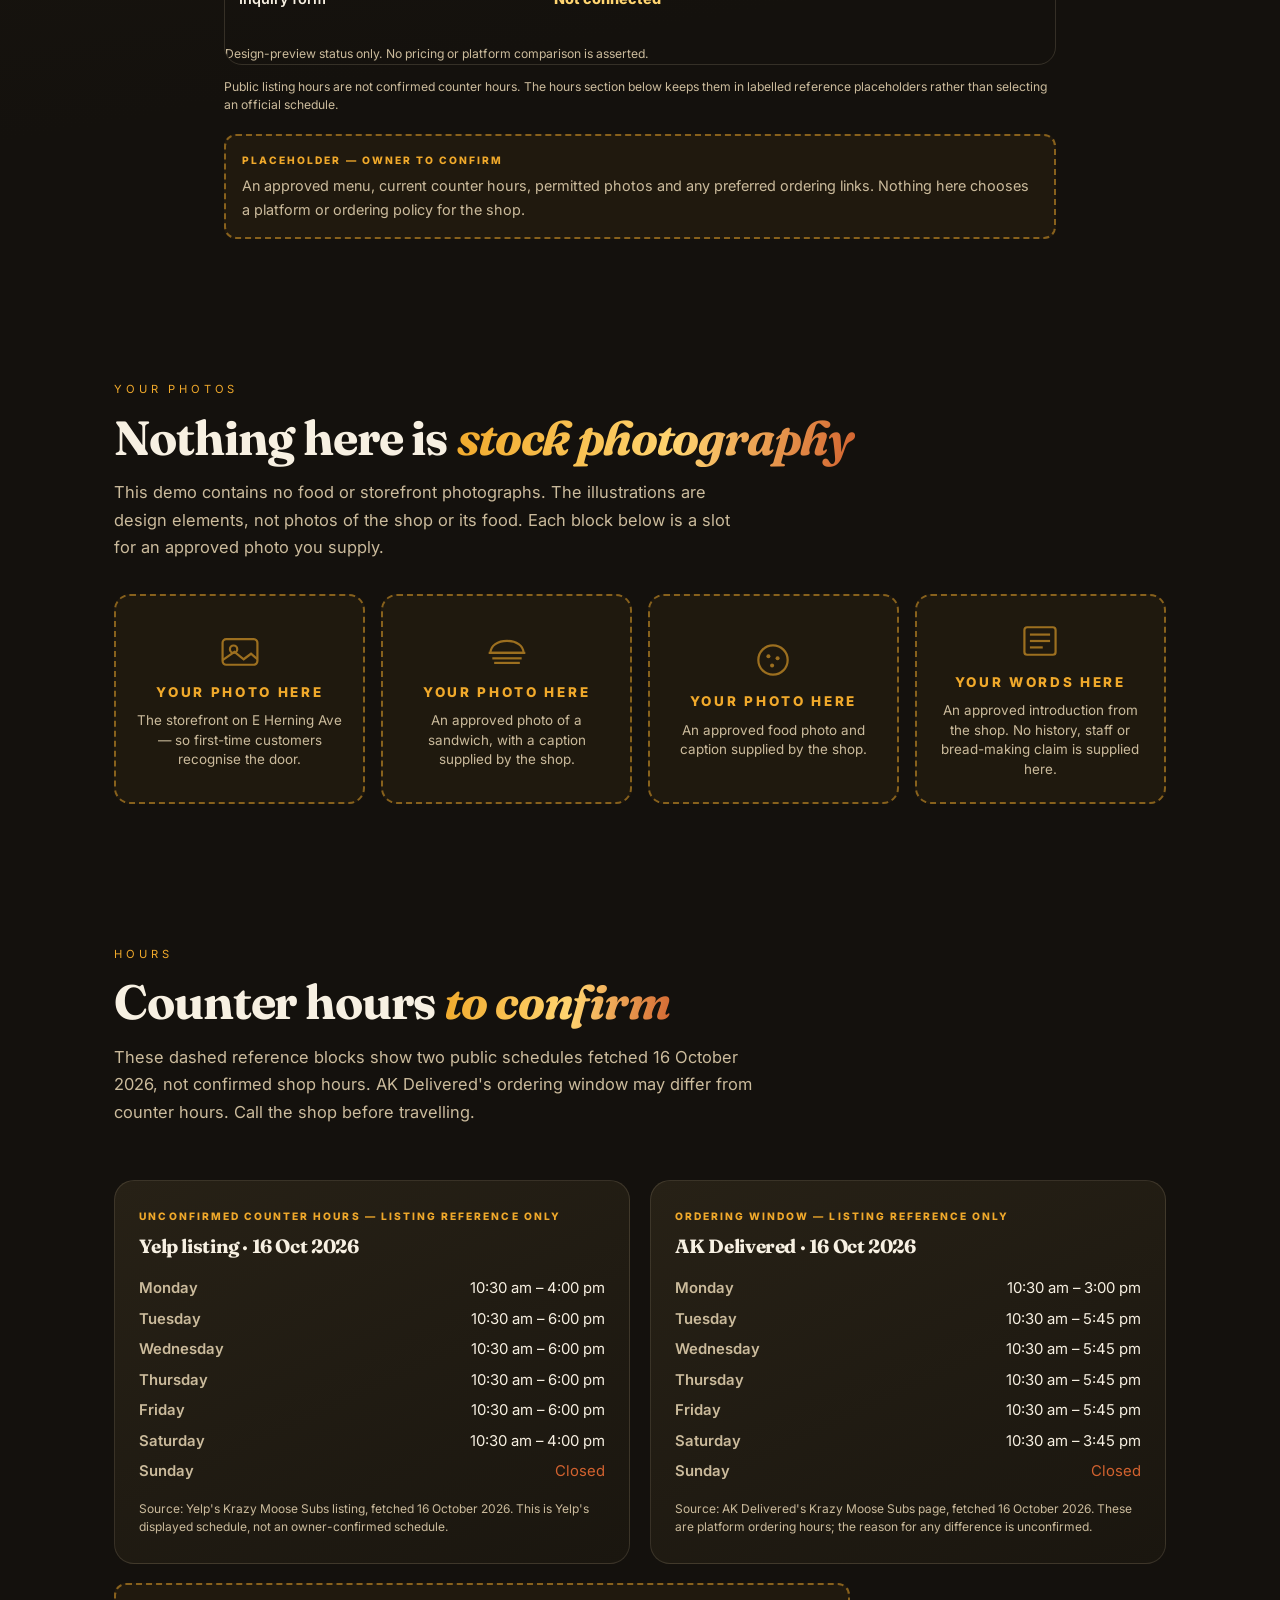
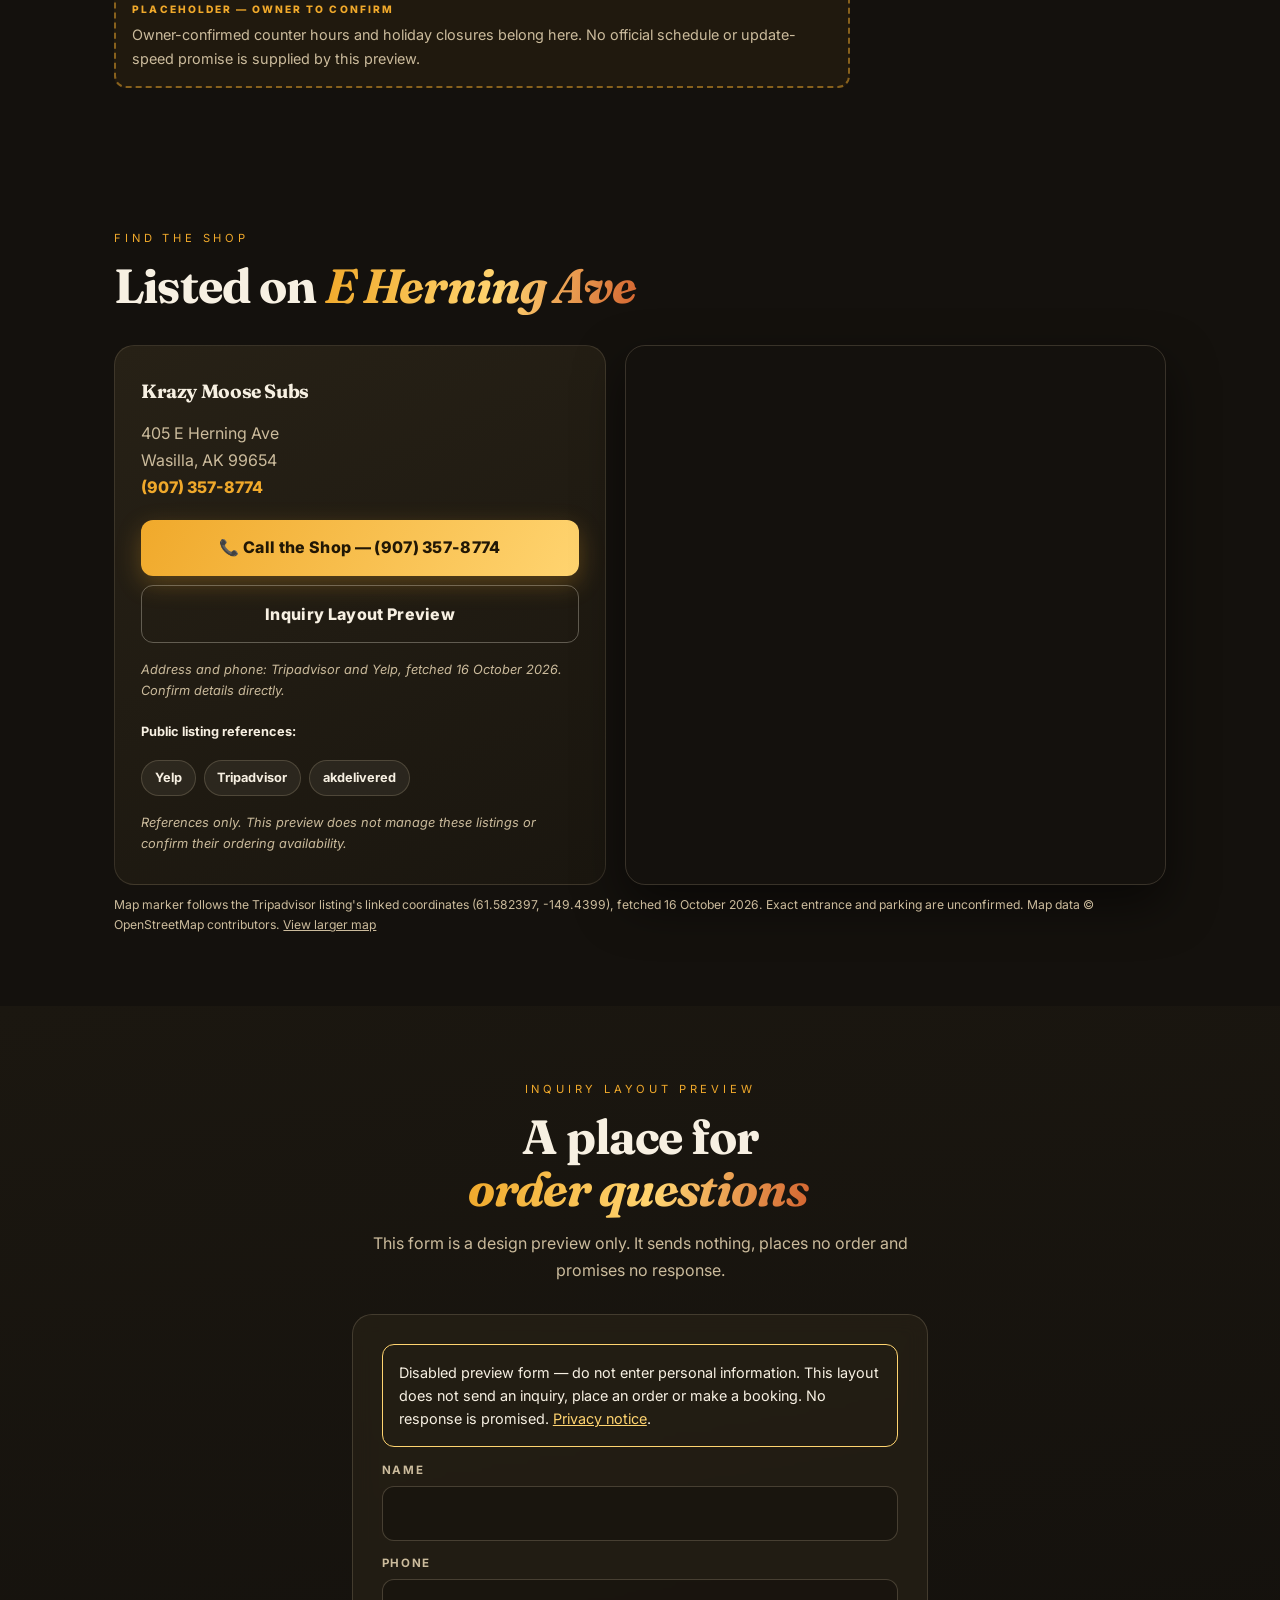
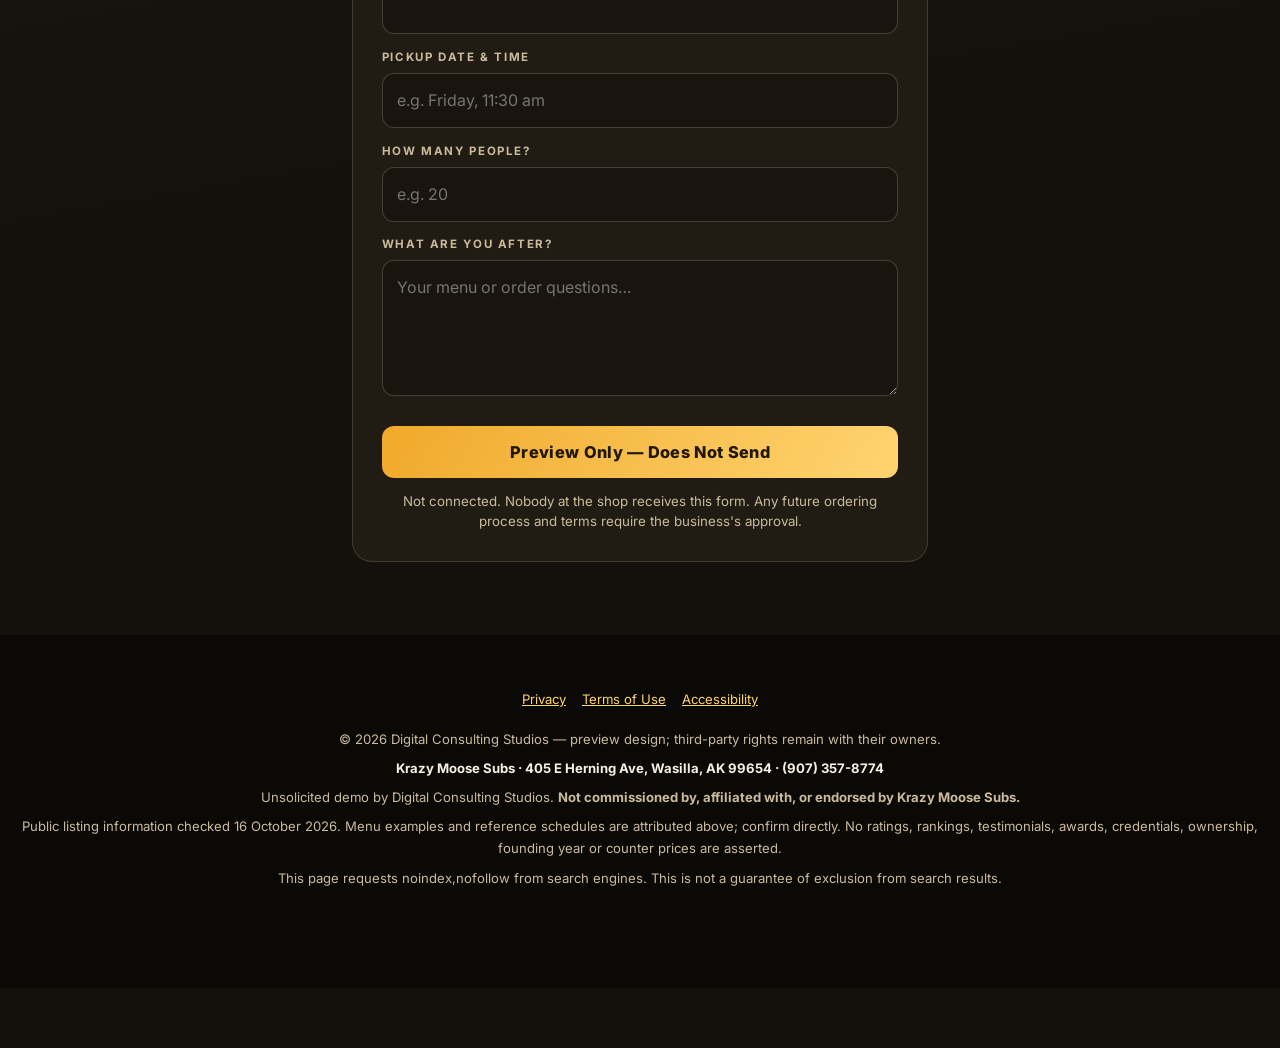
==== commit cf4fc908: "fix: clarify demo privacy terms and accessibility safeguards" ====
--- a/index.html
+++ b/index.html
@@ -231,10 +231,13 @@
   .scroll-hint{display:none}
 }
 </style>
+<meta name="legal-release" content="krazy-legal-20261019">
+<link rel="stylesheet" href="compliance.css">
 </head>
 <body>
-
-<div class="demo-banner"><p>UNSOLICITED DEMO by Digital Consulting Studios. Not commissioned by, affiliated with, or endorsed by Krazy Moose Subs. Public listing details checked 16 Oct 2026; confirm directly. Dashed boxes are placeholders.</p></div>
+<a class="skip-link" href="#main-content">Skip to content</a>
+
+<div class="demo-banner"><p><strong>Demo design preview — not the official business website.</strong> UNSOLICITED DEMO by Digital Consulting Studios. Not commissioned by, affiliated with, or endorsed by Krazy Moose Subs. Public listing details checked 16 Oct 2026; confirm directly. Dashed boxes are placeholders.</p></div>
 
 <header>
   <div class="brand">
@@ -253,6 +256,7 @@
   </div>
   <a class="call-top" href="tel:+19073578774">&#128222; (907) 357-8774</a>
 </header>
+<main id="main-content">
 
 <div class="hero">
   <canvas id="snow" aria-hidden="true"></canvas>
@@ -524,6 +528,8 @@
     <h2 class="reveal">A place for <em>order questions</em></h2>
     <p class="reveal">This form is a design preview only. It sends nothing, places no order and promises no response.</p>
     <form class="reveal d1" onsubmit="alert('Demo only — nothing sent and no order placed.');return false">
+      <p class="preview-notice">Disabled preview form — do not enter personal information. This layout does not send an inquiry, place an order or make a booking. No response is promised. <a href="privacy.html">Privacy notice</a>.</p>
+      <fieldset class="preview-fields" disabled>
       <label for="n">Name</label><input id="n" name="name" autocomplete="name" required>
       <label for="p">Phone</label><input id="p" name="phone" type="tel" autocomplete="tel" required>
       <label for="d">Pickup date &amp; time</label><input id="d" name="date" placeholder="e.g. Friday, 11:30 am">
@@ -531,11 +537,15 @@
       <label for="m">What are you after?</label><textarea id="m" name="message" rows="4" placeholder="Your menu or order questions&hellip;" required></textarea>
       <button type="submit">Preview Only — Does Not Send</button>
       <small>Not connected. Nobody at the shop receives this form. Any future ordering process and terms require the business's approval.</small>
+      </fieldset>
     </form>
   </div>
 </div>
 
+</main>
 <footer>
+  <nav class="legal-links" aria-label="Legal information"><a href="privacy.html">Privacy</a><a href="terms.html">Terms of Use</a><a href="accessibility.html">Accessibility</a></nav>
+  <p class="publisher-note">© 2026 Digital Consulting Studios — preview design; third-party rights remain with their owners.</p>
   <p class="nap">Krazy Moose Subs &middot; 405 E Herning Ave, Wasilla, AK 99654 &middot; (907) 357-8774</p>
   <p>Unsolicited demo by Digital Consulting Studios. <strong>Not commissioned by, affiliated with, or endorsed by Krazy Moose Subs.</strong></p>
   <p>Public listing information checked 16 October 2026. Menu examples and reference schedules are attributed above; confirm directly. No ratings, rankings, testimonials, awards, credentials, ownership, founding year or counter prices are asserted.</p>
--- a/compliance.css
+++ b/compliance.css
@@ -0,0 +1,12 @@
+/* Additive safeguards: retain the original visual design. */
+:root{--legal-bg:#14110d;--legal-fg:#f7f0e2;--legal-accent:#ffd470;--legal-muted:#cbbb9c}
+html{scroll-padding-top:110px;scroll-padding-bottom:90px}body{padding-bottom:60px}
+:focus-visible{outline:3px solid var(--legal-accent)!important;outline-offset:5px!important}
+.skip-link{position:fixed;top:-100px;left:12px;z-index:200;background:var(--legal-bg);color:var(--legal-fg);padding:12px}.skip-link:focus{top:12px}
+.preview-fields{border:0;padding:0;margin:0;min-width:0}.preview-notice{padding:1rem;border:1px solid var(--legal-accent);border-radius:12px;color:var(--legal-fg);font-size:.9rem;line-height:1.6}.preview-notice a,footer .legal-links a{color:var(--legal-accent);text-decoration:underline}.preview-fields :disabled{opacity:1;cursor:not-allowed}
+footer .legal-links{display:flex;flex-wrap:wrap;justify-content:center;gap:1rem;margin:1.1rem 0}footer .publisher-note{color:var(--legal-muted)}
+.reveal{opacity:1;transform:none}
+.legal-page{background:var(--legal-bg);color:var(--legal-fg);font-family:Georgia,serif;line-height:1.75;margin:0;padding:0}.legal-page .demo-banner{padding:1rem;background:var(--legal-accent);color:var(--legal-bg);text-align:center;font:700 .95rem/1.6 system-ui,sans-serif}.legal-page main{max-width:760px;margin:auto;padding:2.5rem 1.25rem}.legal-page h1{font-size:clamp(2rem,7vw,3.4rem);line-height:1.15;margin:1rem 0 1.5rem}.legal-page h2{font-size:1.45rem;line-height:1.3;margin:2rem 0 .65rem}.legal-page p,.legal-page ul{margin:1rem 0}.legal-page a{color:var(--legal-accent)}.legal-page footer{padding:1.5rem 1rem 3rem;text-align:center;border-top:1px solid var(--legal-muted);font-size:.9rem}.legal-page .eyebrow{font:700 .8rem system-ui,sans-serif;letter-spacing:.15em;text-transform:uppercase;color:var(--legal-muted)}
+/* Raise inherited small-print contrast while retaining the trade palette. */
+:root{--stone:#cbbb9c;--muted:#cbbb9c}.trust-src,.src-note,.srcline,.hcard .srcline,.find-card .note,.map-note,.book-in small,footer{color:var(--legal-muted)}.trust-src a{color:var(--legal-accent)}
+@media(prefers-reduced-motion:reduce){html{scroll-behavior:auto!important}*,*::before,*::after{animation:none!important;transition:none!important;scroll-behavior:auto!important}.reveal,.kicker,.hero h1,.hero .sub,.cta-row,.hero .pin,.antler{opacity:1!important;transform:none!important}}
